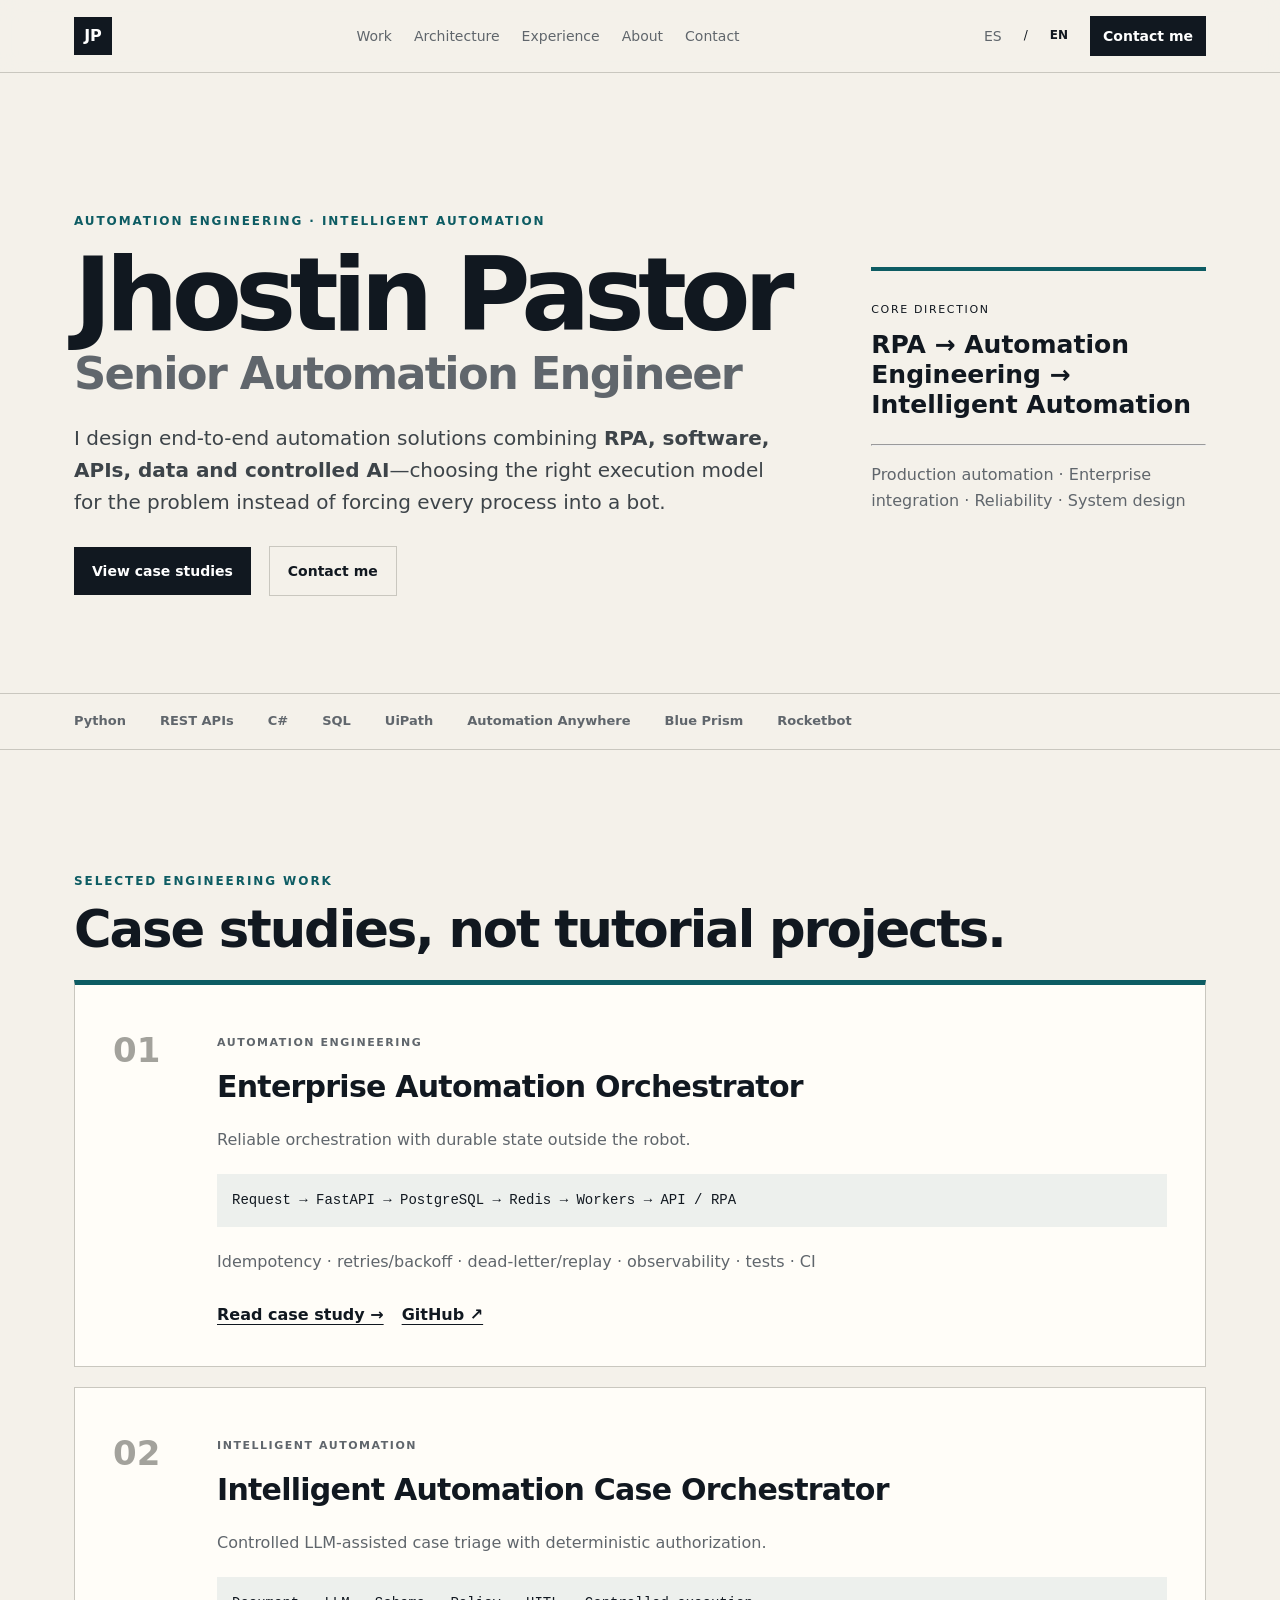
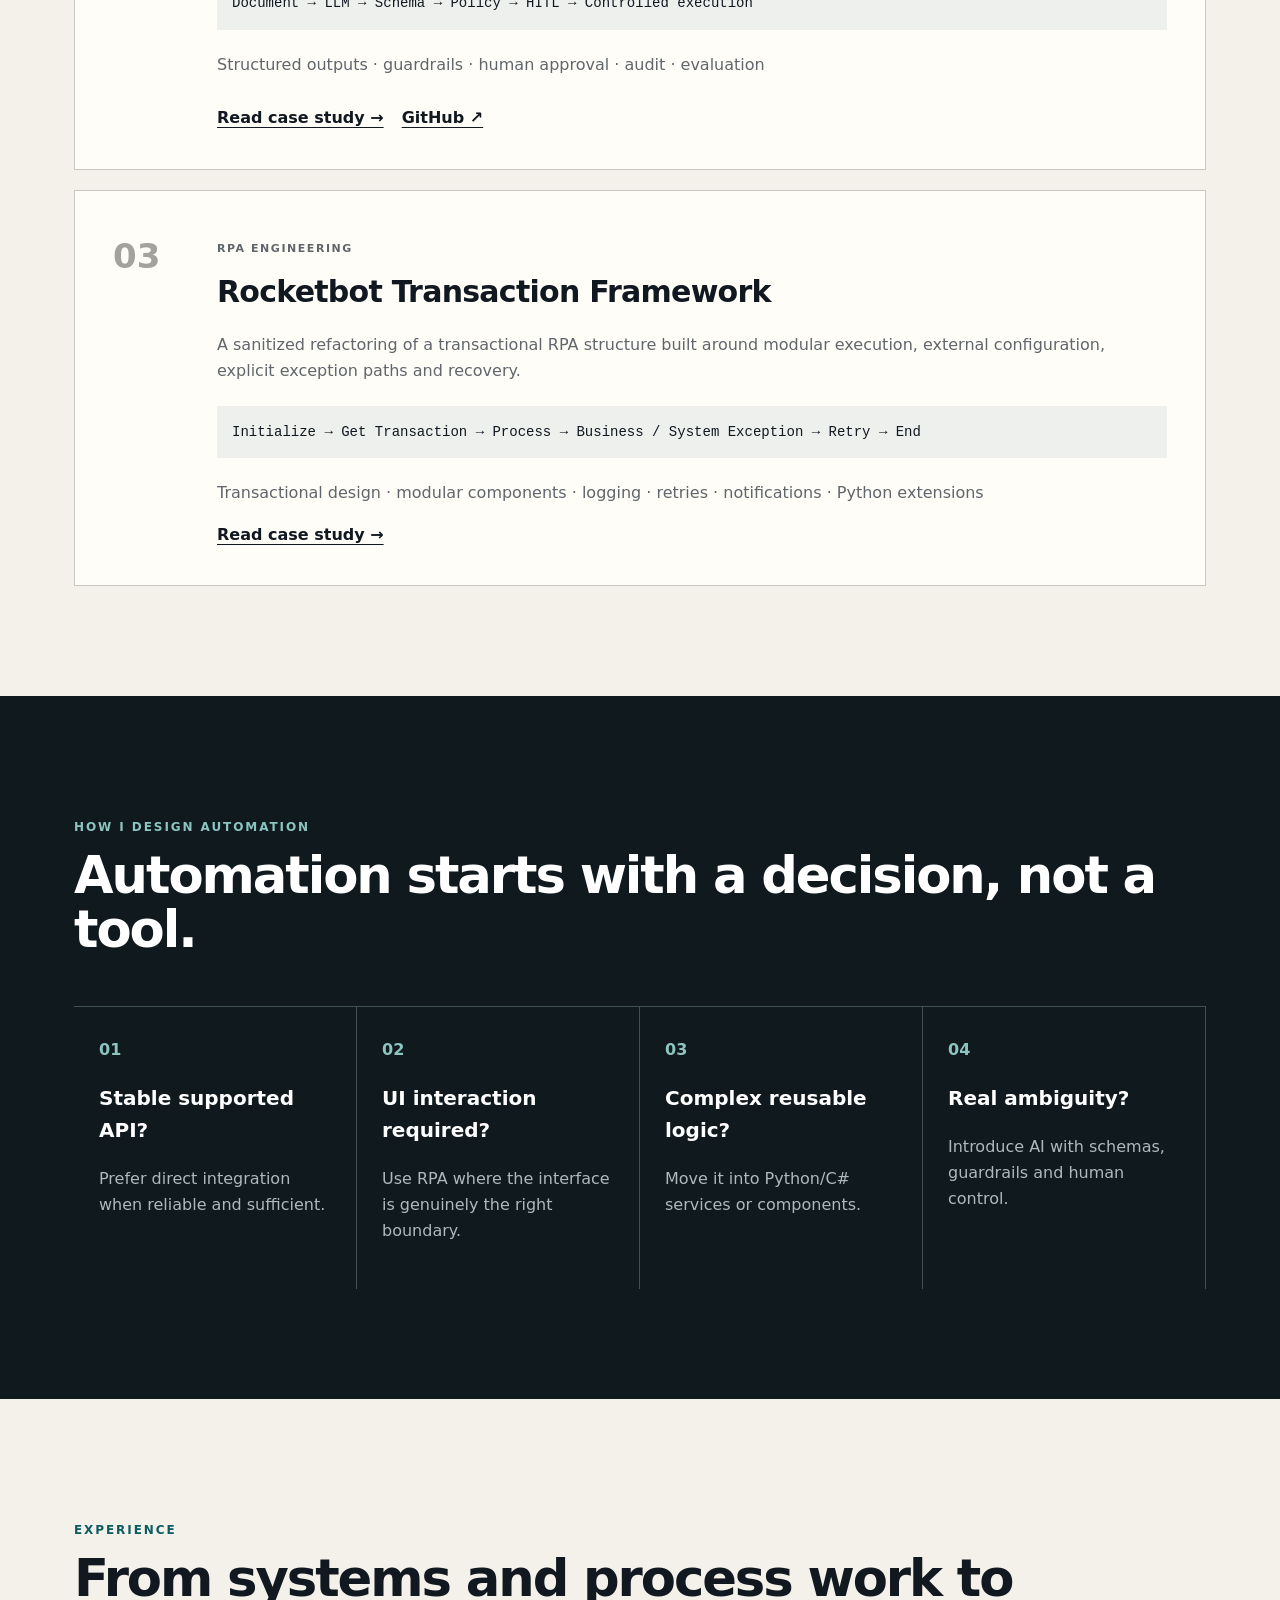
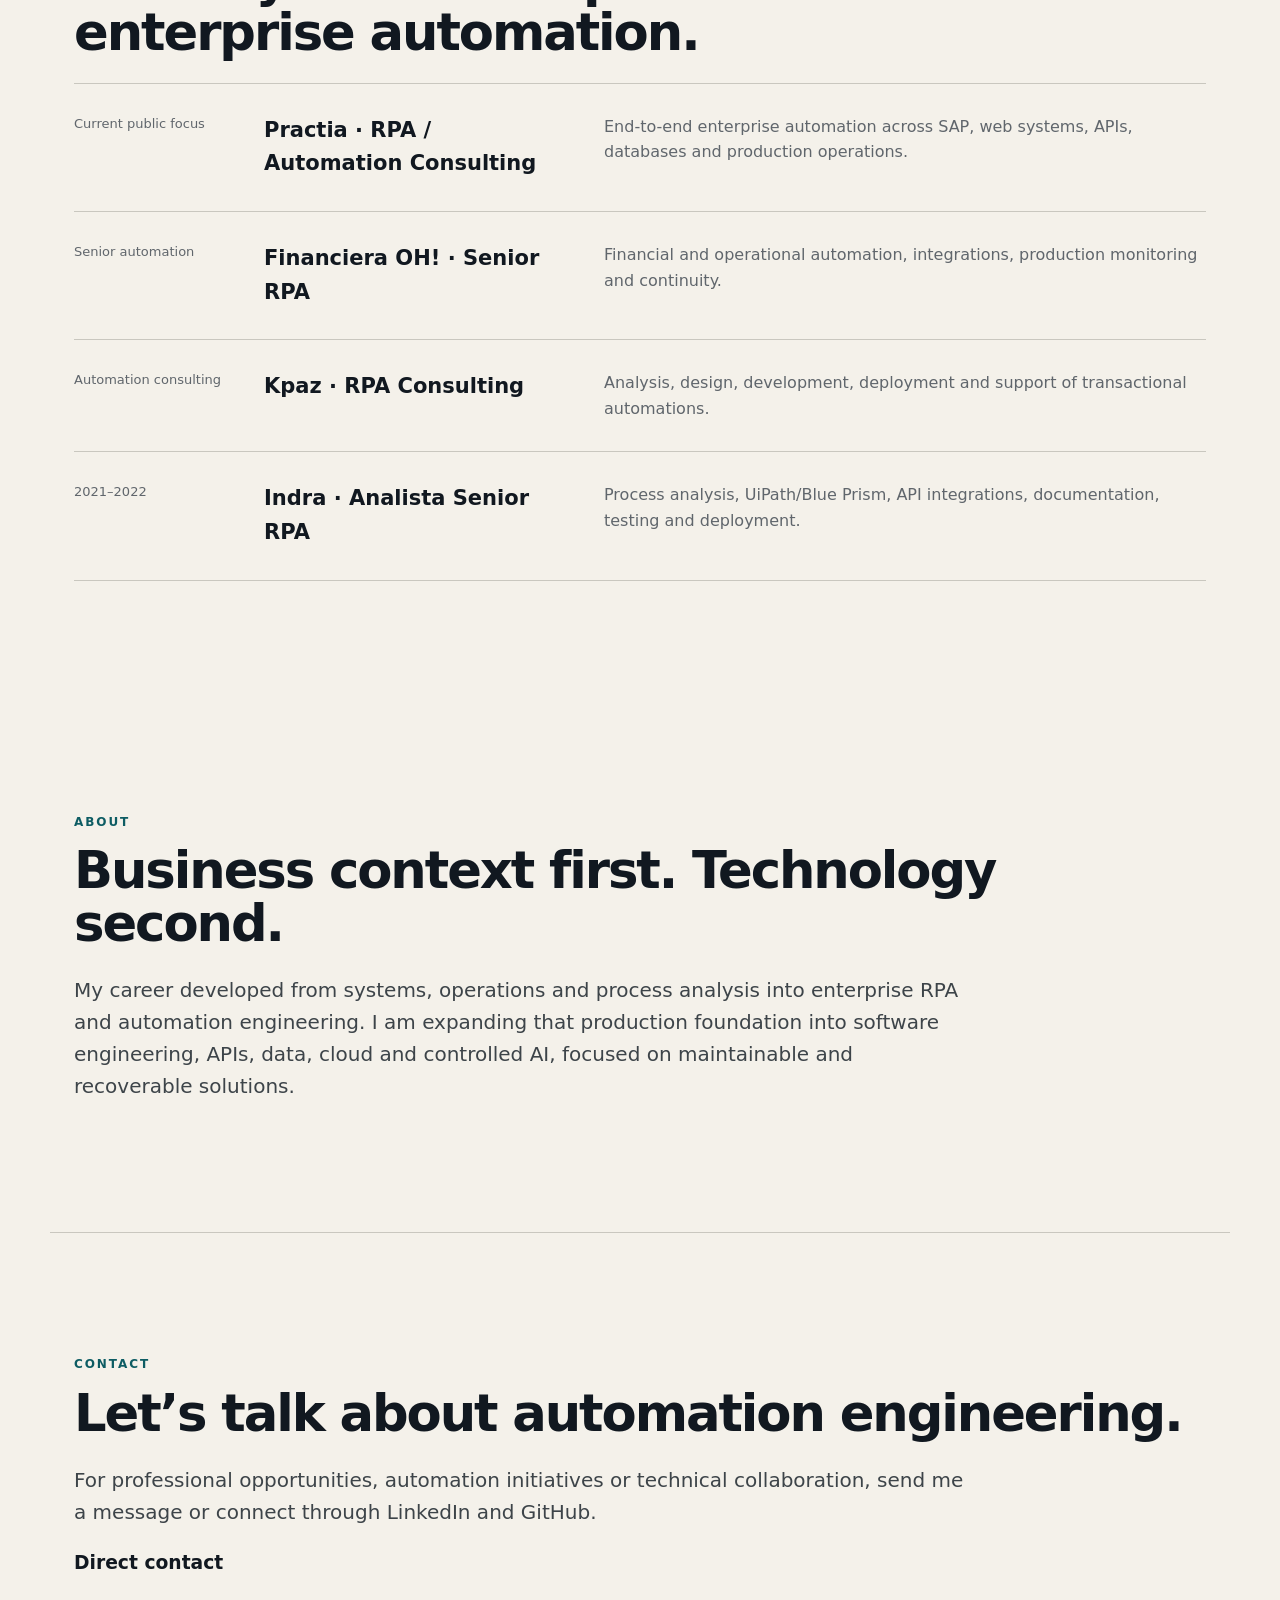
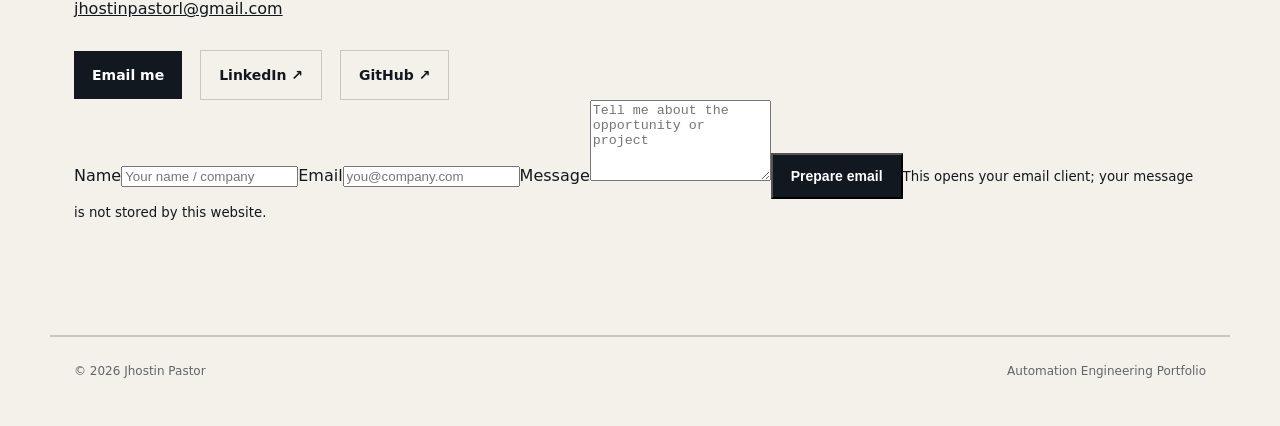
==== index.html @ 5900d20c "Enable professional email contact" ====
<!doctype html><html lang="en"><head><meta charset="utf-8"><meta name="viewport" content="width=device-width,initial-scale=1"><meta name="description" content="Jhostin Pastor — Senior Automation Engineer building end-to-end solutions with RPA, Python, C#, APIs, data and controlled AI."><meta name="robots" content="index,follow"><meta property="og:type" content="website"><meta property="og:title" content="Jhostin Pastor | Senior Automation Engineer"><meta property="og:description" content="Automation Engineering · RPA · Python · APIs · Intelligent Automation"><meta property="og:url" content="https://jhostinpastor.pages.dev/"><link rel="canonical" href="https://jhostinpastor.pages.dev/"><link rel="alternate" hreflang="es" href="https://jhostinpastor.pages.dev/es/"><link rel="alternate" hreflang="en" href="https://jhostinpastor.pages.dev/"><link rel="icon" href="favicon.svg" type="image/svg+xml"><title>Jhostin Pastor | Senior Automation Engineer</title><link rel="stylesheet" href="styles.css"></head><body><header><nav><a class="brand" href="#top">JP</a><div class="navlinks"><a href="#work">Work</a><a href="#architecture">Architecture</a><a href="#experience">Experience</a><a href="#about">About</a><a href="#contact">Contact</a></div><div class="navtools"><a class="lang" href="es/">ES</a><span>/</span><b>EN</b><a class="button small" href="#contact">Contact me</a></div></nav></header><main id="top"><section class="hero"><div><p class="eyebrow">AUTOMATION ENGINEERING · INTELLIGENT AUTOMATION</p><h1>Jhostin Pastor</h1><h2>Senior Automation Engineer</h2><p class="lead">I design end-to-end automation solutions combining <strong>RPA, software, APIs, data and controlled AI</strong>—choosing the right execution model for the problem instead of forcing every process into a bot.</p><div class="actions"><a class="button" href="#work">View case studies</a><a class="ghost" href="#contact">Contact me</a></div></div><aside class="signal"><span>CORE DIRECTION</span><b>RPA → Automation Engineering → Intelligent Automation</b><hr><p>Production automation · Enterprise integration · Reliability · System design</p></aside></section><section class="strip"><span>Python</span><span>REST APIs</span><span>C#</span><span>SQL</span><span>UiPath</span><span>Automation Anywhere</span><span>Blue Prism</span><span>Rocketbot</span></section><section id="work" class="section"><p class="eyebrow">SELECTED ENGINEERING WORK</p><h2>Case studies, not tutorial projects.</h2><div class="projects"><article class="card featured"><div class="num">01</div><div><p class="tag">AUTOMATION ENGINEERING</p><h3>Enterprise Automation Orchestrator</h3><p>Reliable orchestration with durable state outside the robot.</p><div class="flow">Request → FastAPI → PostgreSQL → Redis → Workers → API / RPA</div><p>Idempotency · retries/backoff · dead-letter/replay · observability · tests · CI</p><div class="actions"><a href="case-studies/enterprise-automation-orchestrator.html">Read case study →</a><a href="https://github.com/jhostinpastorl-blip/enterprise-automation-orchestrator">GitHub ↗</a></div></div></article><article class="card"><div class="num">02</div><div><p class="tag">INTELLIGENT AUTOMATION</p><h3>Intelligent Automation Case Orchestrator</h3><p>Controlled LLM-assisted case triage with deterministic authorization.</p><div class="flow">Document → LLM → Schema → Policy → HITL → Controlled execution</div><p>Structured outputs · guardrails · human approval · audit · evaluation</p><div class="actions"><a href="case-studies/intelligent-automation-case-orchestrator.html">Read case study →</a><a href="https://github.com/jhostinpastorl-blip/intelligent-automation-case-orchestrator">GitHub ↗</a></div></div></article><article class="card"><div class="num">03</div><div><p class="tag">RPA ENGINEERING</p><h3>Rocketbot Transaction Framework</h3><p>A sanitized refactoring of a transactional RPA structure built around modular execution, external configuration, explicit exception paths and recovery.</p><div class="flow">Initialize → Get Transaction → Process → Business / System Exception → Retry → End</div><p>Transactional design · modular components · logging · retries · notifications · Python extensions</p><a href="case-studies/rocketbot-transaction-framework.html">Read case study →</a></div></article></div></section><section id="architecture" class="section dark"><p class="eyebrow">HOW I DESIGN AUTOMATION</p><h2>Automation starts with a decision, not a tool.</h2><div class="decision"><div><b>01</b><h3>Stable supported API?</h3><p>Prefer direct integration when reliable and sufficient.</p></div><div><b>02</b><h3>UI interaction required?</h3><p>Use RPA where the interface is genuinely the right boundary.</p></div><div><b>03</b><h3>Complex reusable logic?</h3><p>Move it into Python/C# services or components.</p></div><div><b>04</b><h3>Real ambiguity?</h3><p>Introduce AI with schemas, guardrails and human control.</p></div></div></section><section id="experience" class="section"><p class="eyebrow">EXPERIENCE</p><h2>From systems and process work to enterprise automation.</h2><div class="timeline"><div><span>Current public focus</span><h3>Practia · RPA / Automation Consulting</h3><p>End-to-end enterprise automation across SAP, web systems, APIs, databases and production operations.</p></div><div><span>Senior automation</span><h3>Financiera OH! · Senior RPA</h3><p>Financial and operational automation, integrations, production monitoring and continuity.</p></div><div><span>Automation consulting</span><h3>Kpaz · RPA Consulting</h3><p>Analysis, design, development, deployment and support of transactional automations.</p></div><div><span>2021–2022</span><h3>Indra · Analista Senior RPA</h3><p>Process analysis, UiPath/Blue Prism, API integrations, documentation, testing and deployment.</p></div></div></section><section id="about" class="section"><p class="eyebrow">ABOUT</p><h2>Business context first. Technology second.</h2><p class="lead compact">My career developed from systems, operations and process analysis into enterprise RPA and automation engineering. I am expanding that production foundation into software engineering, APIs, data, cloud and controlled AI, focused on maintainable and recoverable solutions.</p></section><section id="contact" class="section contact"><p class="eyebrow">CONTACT</p><h2>Let’s talk about automation engineering.</h2><p class="lead compact">For professional opportunities, automation initiatives or technical collaboration, send me a message or connect through LinkedIn and GitHub.</p><div class="contactbox"><div><h3>Direct contact</h3><p><a href="mailto:jhostinpastorl@gmail.com">jhostinpastorl@gmail.com</a></p><div class="actions"><a class="button" href="mailto:jhostinpastorl@gmail.com?subject=Professional%20contact%20-%20Jhostin%20Pastor">Email me</a><a class="ghost" href="https://www.linkedin.com/in/jhostin-jhonatan-pastor-lliuya">LinkedIn ↗</a><a class="ghost" href="https://github.com/jhostinpastorl-blip">GitHub ↗</a></div></div><form class="contactform" action="mailto:jhostinpastorl@gmail.com" method="get"><label>Name<input name="subject" required placeholder="Your name / company"></label><label>Email<input type="email" name="email" required placeholder="you@company.com"></label><label>Message<textarea name="body" required rows="5" placeholder="Tell me about the opportunity or project"></textarea></label><button class="button" type="submit">Prepare email</button><small>This opens your email client; your message is not stored by this website.</small></form></div></section></main><footer><span>© 2026 Jhostin Pastor</span><span>Automation Engineering Portfolio</span></footer></body></html>
---- styles.css ----
:root{--bg:#f4f1ea;--ink:#111820;--muted:#60666c;--line:#c9c7bf;--panel:#fffdf8;--accent:#0d5c63;--dark:#10191d}*{box-sizing:border-box}html{scroll-behavior:smooth}body{margin:0;background:var(--bg);color:var(--ink);font-family:Inter,ui-sans-serif,system-ui,-apple-system,BlinkMacSystemFont,"Segoe UI",sans-serif;line-height:1.6}a{color:inherit}header{position:sticky;top:0;z-index:10;background:rgba(244,241,234,.92);backdrop-filter:blur(12px);border-bottom:1px solid var(--line)}nav{max-width:1180px;margin:auto;height:72px;display:flex;align-items:center;justify-content:space-between;padding:0 24px}.brand{display:grid;place-items:center;width:38px;height:38px;background:var(--ink);color:white;text-decoration:none;font-weight:800}.navlinks,.navtools{display:flex;align-items:center;gap:22px}.navlinks a,.lang{text-decoration:none;font-size:14px;color:var(--muted)}.navtools>span,.navtools>b{font-size:12px}.navtools .lang:hover{color:var(--accent)}main{overflow:hidden}.hero,.casehero{max-width:1180px;margin:auto;padding:100px 24px 70px}.hero{min-height:620px;display:grid;grid-template-columns:1.5fr .7fr;gap:80px;align-items:center}.casehero{padding-top:120px;padding-bottom:90px}.casehero h1{max-width:1000px;font-size:clamp(52px,7vw,92px)}.eyebrow{font-size:12px;letter-spacing:.16em;font-weight:800;color:var(--accent)}h1{font-size:clamp(56px,8vw,104px);line-height:.9;letter-spacing:-.065em;margin:18px 0 10px}h2{font-size:clamp(32px,4vw,54px);line-height:1.04;letter-spacing:-.04em;margin:8px 0 24px}.hero h2{color:var(--muted);font-size:clamp(28px,3.5vw,46px)}.lead{max-width:760px;font-size:20px;color:#3d4449}.lead.compact{max-width:900px}.actions{display:flex;gap:18px;align-items:center;flex-wrap:wrap;margin-top:28px}.button,.ghost{display:inline-block;padding:13px 18px;text-decoration:none;font-weight:750;font-size:14px}.button{background:var(--ink);color:white}.button.small{padding:9px 13px}.ghost{border:1px solid var(--line)}.signal{border-top:4px solid var(--accent);padding-top:24px}.signal span{font-size:11px;letter-spacing:.15em}.signal b{display:block;font-size:25px;line-height:1.2;margin:10px 0 24px}.signal p{color:var(--muted)}.strip{border-block:1px solid var(--line);display:flex;gap:34px;white-space:nowrap;overflow:hidden;padding:17px max(24px,calc((100vw - 1132px)/2));font-size:13px;font-weight:700;color:var(--muted)}.section{max-width:1180px;margin:auto;padding:110px 24px}.projects{display:grid;gap:20px}.card{background:var(--panel);border:1px solid var(--line);padding:38px;display:grid;grid-template-columns:80px 1fr;gap:24px}.card.featured{border-top:5px solid var(--accent)}.num{font-size:34px;font-weight:900;color:#a3a29c}.tag{font-size:11px;letter-spacing:.14em;font-weight:800;color:var(--accent)}.card h3{font-size:30px;margin:4px 0 12px;letter-spacing:-.025em}.card p,.card li{color:var(--muted)}.flow{font-family:ui-monospace,SFMono-Regular,Menlo,monospace;background:#edf0ed;padding:15px;margin:22px 0;font-size:14px}.flow.big{margin-top:45px;padding:22px;font-size:clamp(13px,2vw,18px);border-left:4px solid var(--accent)}.card a{font-weight:800;text-underline-offset:4px}.dark{max-width:none;background:var(--dark);color:white;padding-left:max(24px,calc((100vw - 1132px)/2));padding-right:max(24px,calc((100vw - 1132px)/2))}.dark .eyebrow{color:#8bc4c1}.decision{display:grid;grid-template-columns:repeat(4,1fr);border-top:1px solid #415056;margin-top:50px}.decision>div{padding:30px 25px;border-right:1px solid #415056}.decision b{color:#8bc4c1}.decision h3{font-size:20px}.decision p{color:#aeb9bd}.archflow{display:flex;align-items:center;gap:12px;flex-wrap:wrap;margin:42px 0 10px}.archflow span{padding:12px 15px;border:1px solid #52636a;font-family:ui-monospace,SFMono-Regular,Menlo,monospace;font-size:13px}.archflow i{font-style:normal;color:#8bc4c1}.timeline{border-top:1px solid var(--line)}.timeline>div{display:grid;grid-template-columns:160px 310px 1fr;gap:30px;padding:30px 0;border-bottom:1px solid var(--line)}.timeline span{font-size:13px;color:var(--muted)}.timeline h3{margin:0;font-size:21px}.timeline p{margin:0;color:var(--muted)}.grid{display:grid;grid-template-columns:1fr 1fr;border-top:1px solid var(--line);border-left:1px solid var(--line)}.grid>div{padding:32px;border-right:1px solid var(--line);border-bottom:1px solid var(--line);background:rgba(255,255,255,.25)}.grid h3{margin-top:0}.grid p{color:var(--muted)}.casegrid{display:grid;grid-template-columns:1fr 1fr;gap:70px}.casegrid article p:last-child{color:var(--muted);font-size:18px}.contact{border-top:1px solid var(--line);border-bottom:1px solid var(--line)}.contact-note{margin-top:28px;color:var(--muted);font-size:13px}.cta{max-width:1180px;margin:0 auto 80px;padding:70px 24px;border-top:5px solid var(--accent)}footer{border-top:1px solid var(--line);max-width:1180px;margin:auto;padding:25px 24px 45px;display:flex;justify-content:space-between;color:var(--muted);font-size:12px}@media(max-width:900px){.navlinks{display:none}.navtools{gap:10px}.navtools .button{display:none}.hero{grid-template-columns:1fr;gap:40px;padding-top:70px}.casehero{padding-top:80px}.signal{max-width:520px}.card{grid-template-columns:1fr}.num{font-size:20px}.decision{grid-template-columns:1fr}.decision>div{border-right:0;border-bottom:1px solid #415056}.timeline>div{grid-template-columns:1fr;gap:6px}.grid,.casegrid{grid-template-columns:1fr}.casegrid{gap:20px}.archflow i{display:none}footer{gap:20px;flex-direction:column}}
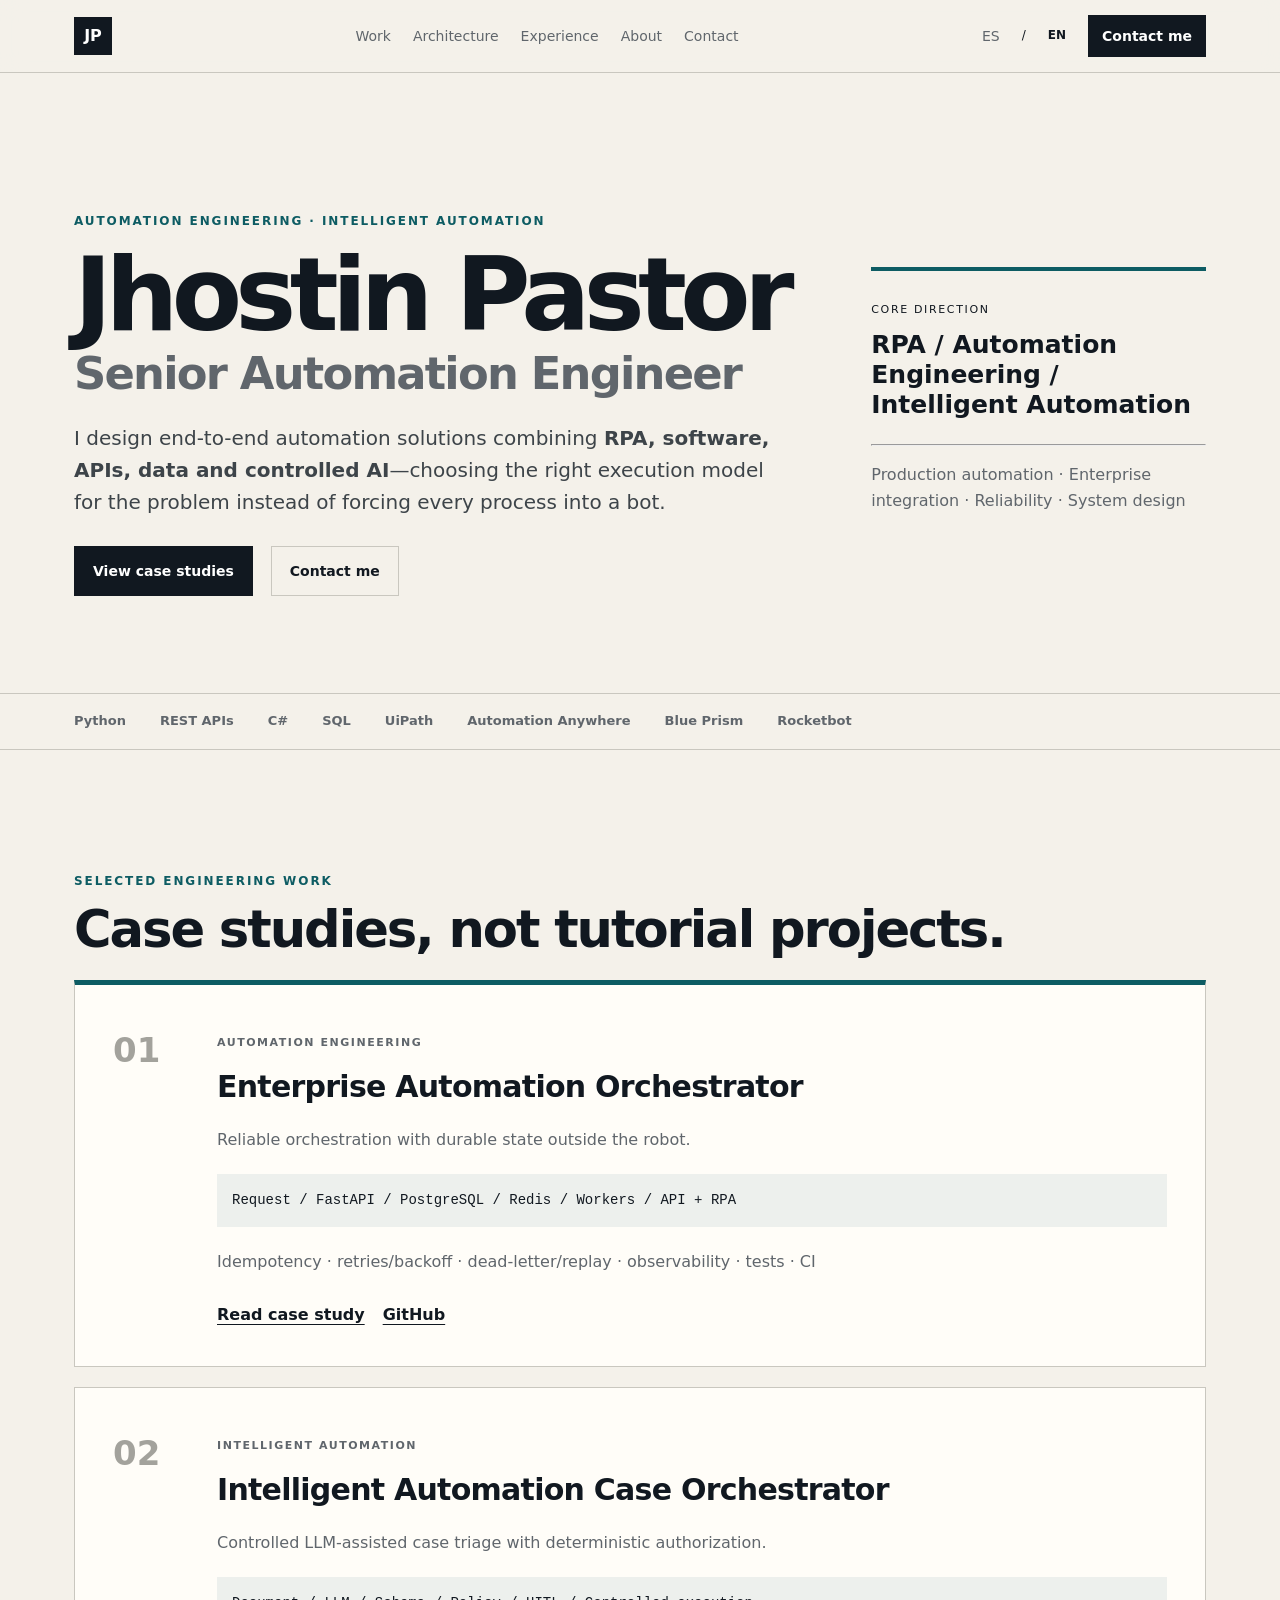
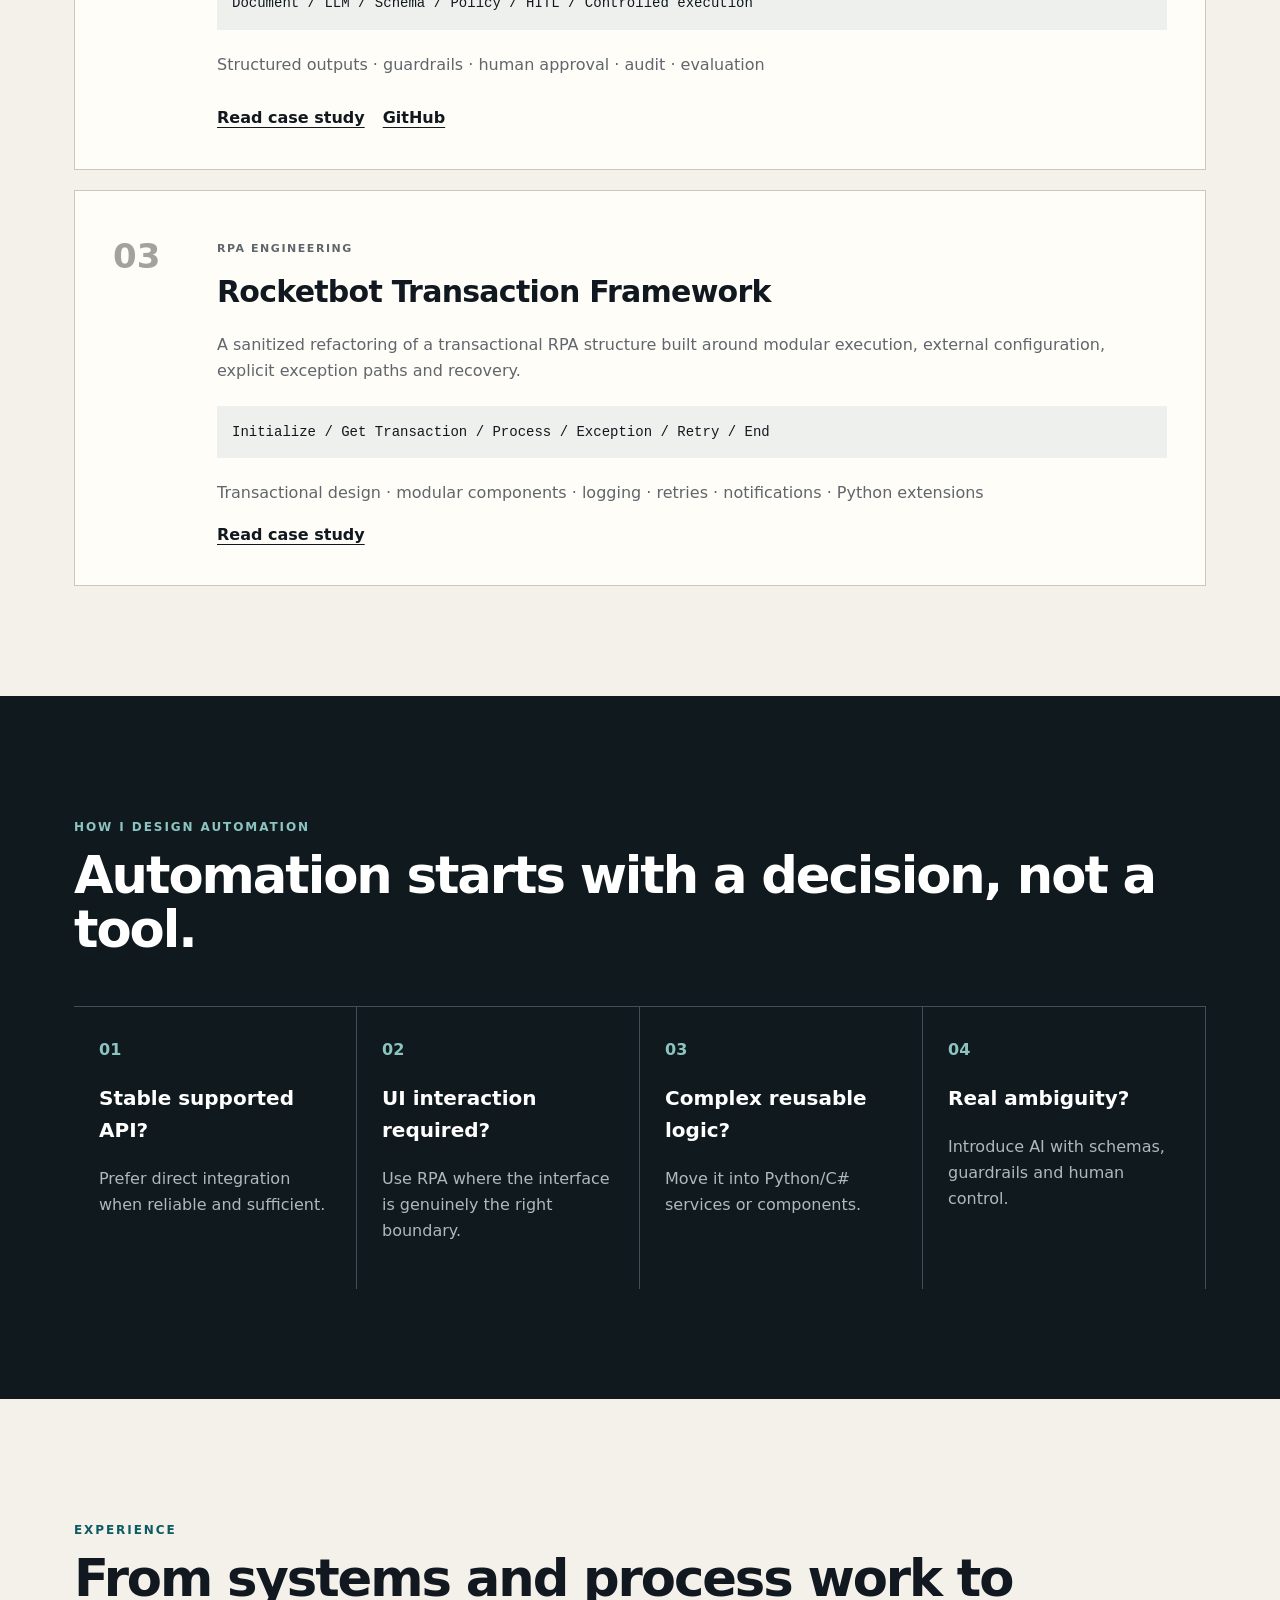
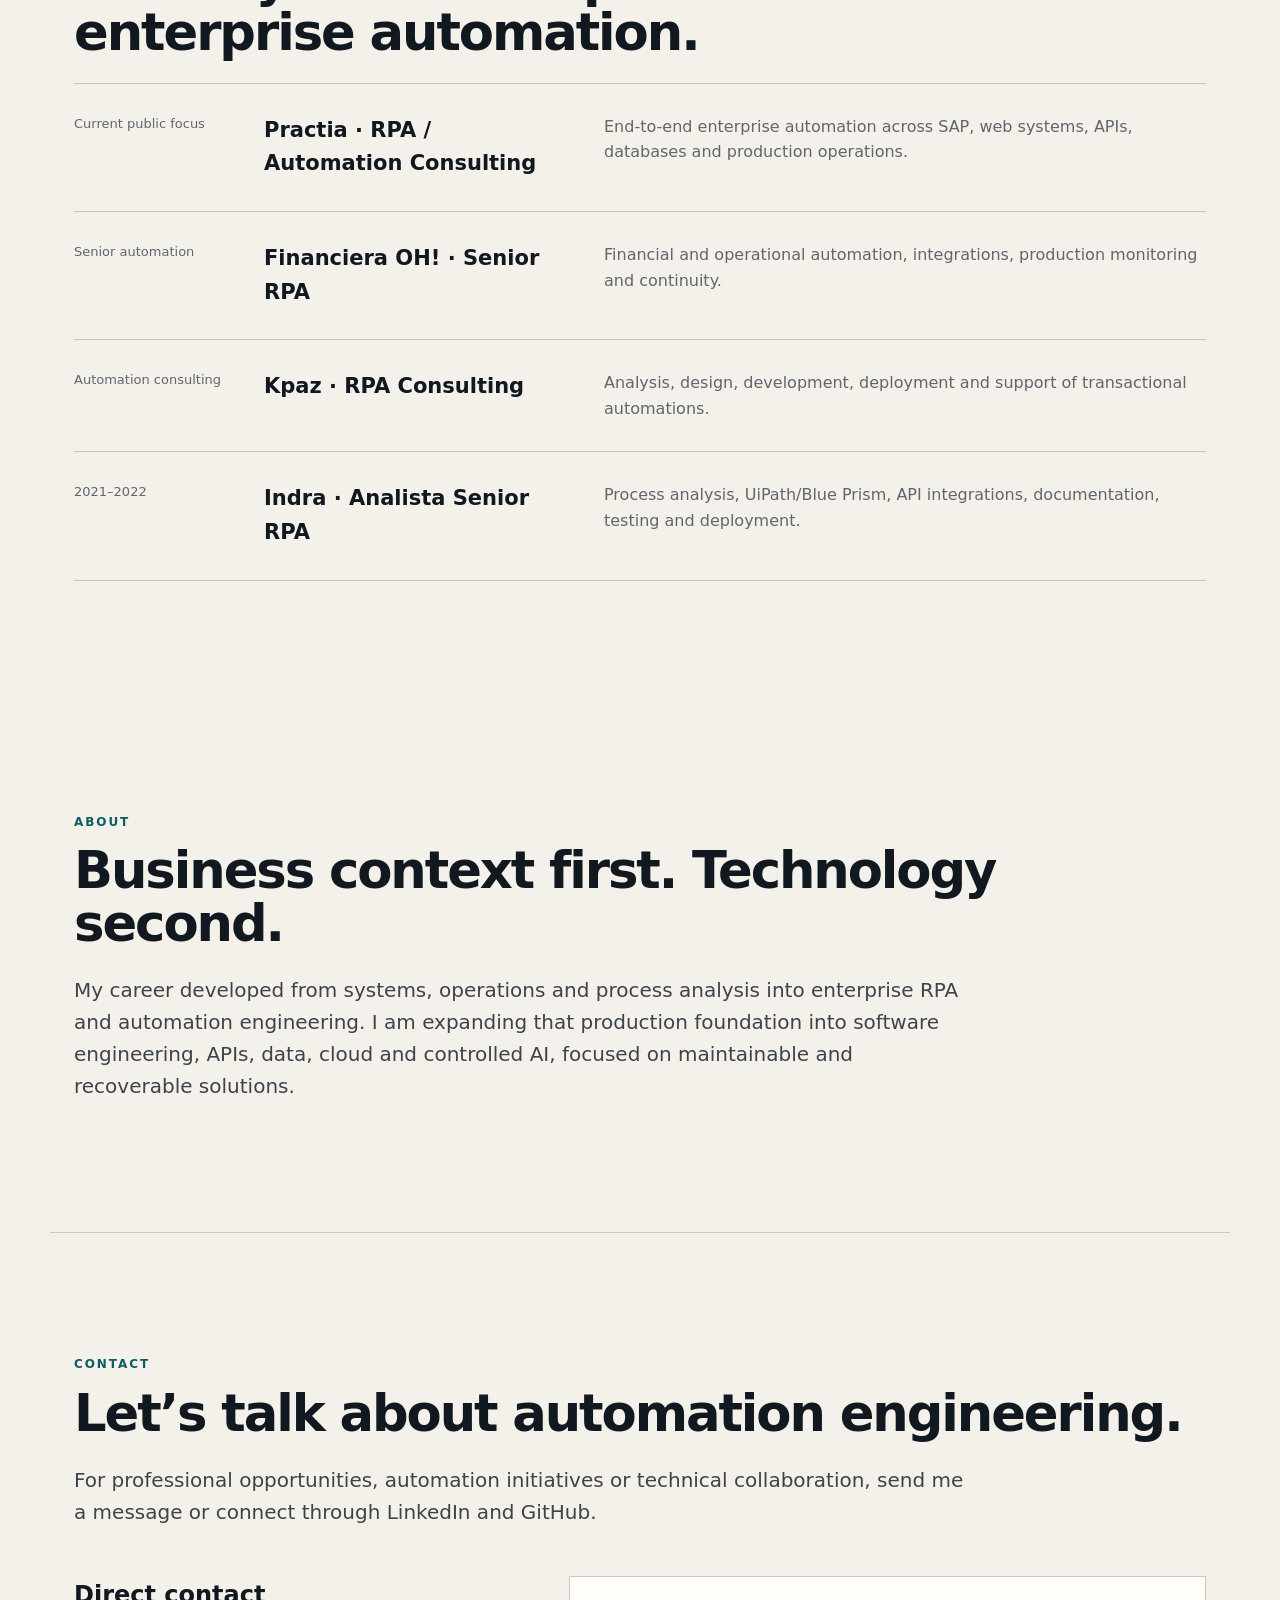
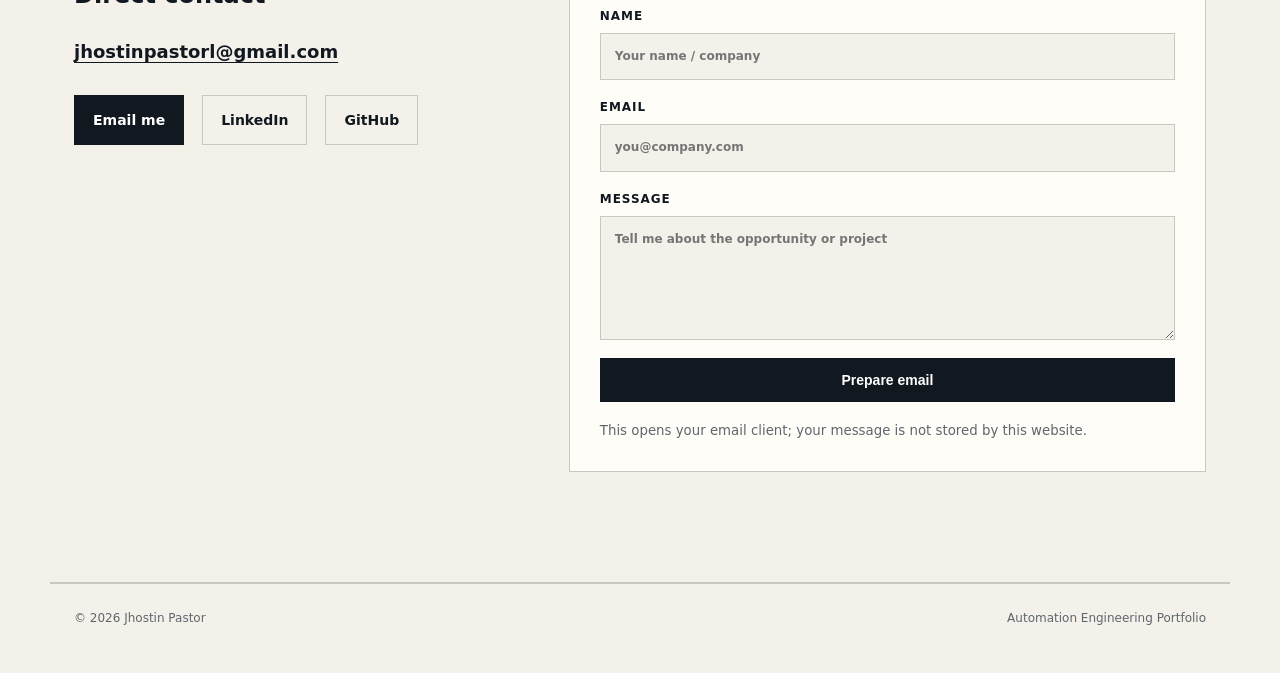
==== commit ac61b842: "Remove emoji-style arrows from portfolio" ====
--- a/index.html
+++ b/index.html
@@ -1 +1 @@
-<!doctype html><html lang="en"><head><meta charset="utf-8"><meta name="viewport" content="width=device-width,initial-scale=1"><meta name="description" content="Jhostin Pastor — Senior Automation Engineer building end-to-end solutions with RPA, Python, C#, APIs, data and controlled AI."><meta name="robots" content="index,follow"><meta property="og:type" content="website"><meta property="og:title" content="Jhostin Pastor | Senior Automation Engineer"><meta property="og:description" content="Automation Engineering · RPA · Python · APIs · Intelligent Automation"><meta property="og:url" content="https://jhostinpastor.pages.dev/"><link rel="canonical" href="https://jhostinpastor.pages.dev/"><link rel="alternate" hreflang="es" href="https://jhostinpastor.pages.dev/es/"><link rel="alternate" hreflang="en" href="https://jhostinpastor.pages.dev/"><link rel="icon" href="favicon.svg" type="image/svg+xml"><title>Jhostin Pastor | Senior Automation Engineer</title><link rel="stylesheet" href="styles.css"></head><body><header><nav><a class="brand" href="#top">JP</a><div class="navlinks"><a href="#work">Work</a><a href="#architecture">Architecture</a><a href="#experience">Experience</a><a href="#about">About</a><a href="#contact">Contact</a></div><div class="navtools"><a class="lang" href="es/">ES</a><span>/</span><b>EN</b><a class="button small" href="#contact">Contact me</a></div></nav></header><main id="top"><section class="hero"><div><p class="eyebrow">AUTOMATION ENGINEERING · INTELLIGENT AUTOMATION</p><h1>Jhostin Pastor</h1><h2>Senior Automation Engineer</h2><p class="lead">I design end-to-end automation solutions combining <strong>RPA, software, APIs, data and controlled AI</strong>—choosing the right execution model for the problem instead of forcing every process into a bot.</p><div class="actions"><a class="button" href="#work">View case studies</a><a class="ghost" href="#contact">Contact me</a></div></div><aside class="signal"><span>CORE DIRECTION</span><b>RPA → Automation Engineering → Intelligent Automation</b><hr><p>Production automation · Enterprise integration · Reliability · System design</p></aside></section><section class="strip"><span>Python</span><span>REST APIs</span><span>C#</span><span>SQL</span><span>UiPath</span><span>Automation Anywhere</span><span>Blue Prism</span><span>Rocketbot</span></section><section id="work" class="section"><p class="eyebrow">SELECTED ENGINEERING WORK</p><h2>Case studies, not tutorial projects.</h2><div class="projects"><article class="card featured"><div class="num">01</div><div><p class="tag">AUTOMATION ENGINEERING</p><h3>Enterprise Automation Orchestrator</h3><p>Reliable orchestration with durable state outside the robot.</p><div class="flow">Request → FastAPI → PostgreSQL → Redis → Workers → API / RPA</div><p>Idempotency · retries/backoff · dead-letter/replay · observability · tests · CI</p><div class="actions"><a href="case-studies/enterprise-automation-orchestrator.html">Read case study →</a><a href="https://github.com/jhostinpastorl-blip/enterprise-automation-orchestrator">GitHub ↗</a></div></div></article><article class="card"><div class="num">02</div><div><p class="tag">INTELLIGENT AUTOMATION</p><h3>Intelligent Automation Case Orchestrator</h3><p>Controlled LLM-assisted case triage with deterministic authorization.</p><div class="flow">Document → LLM → Schema → Policy → HITL → Controlled execution</div><p>Structured outputs · guardrails · human approval · audit · evaluation</p><div class="actions"><a href="case-studies/intelligent-automation-case-orchestrator.html">Read case study →</a><a href="https://github.com/jhostinpastorl-blip/intelligent-automation-case-orchestrator">GitHub ↗</a></div></div></article><article class="card"><div class="num">03</div><div><p class="tag">RPA ENGINEERING</p><h3>Rocketbot Transaction Framework</h3><p>A sanitized refactoring of a transactional RPA structure built around modular execution, external configuration, explicit exception paths and recovery.</p><div class="flow">Initialize → Get Transaction → Process → Business / System Exception → Retry → End</div><p>Transactional design · modular components · logging · retries · notifications · Python extensions</p><a href="case-studies/rocketbot-transaction-framework.html">Read case study →</a></div></article></div></section><section id="architecture" class="section dark"><p class="eyebrow">HOW I DESIGN AUTOMATION</p><h2>Automation starts with a decision, not a tool.</h2><div class="decision"><div><b>01</b><h3>Stable supported API?</h3><p>Prefer direct integration when reliable and sufficient.</p></div><div><b>02</b><h3>UI interaction required?</h3><p>Use RPA where the interface is genuinely the right boundary.</p></div><div><b>03</b><h3>Complex reusable logic?</h3><p>Move it into Python/C# services or components.</p></div><div><b>04</b><h3>Real ambiguity?</h3><p>Introduce AI with schemas, guardrails and human control.</p></div></div></section><section id="experience" class="section"><p class="eyebrow">EXPERIENCE</p><h2>From systems and process work to enterprise automation.</h2><div class="timeline"><div><span>Current public focus</span><h3>Practia · RPA / Automation Consulting</h3><p>End-to-end enterprise automation across SAP, web systems, APIs, databases and production operations.</p></div><div><span>Senior automation</span><h3>Financiera OH! · Senior RPA</h3><p>Financial and operational automation, integrations, production monitoring and continuity.</p></div><div><span>Automation consulting</span><h3>Kpaz · RPA Consulting</h3><p>Analysis, design, development, deployment and support of transactional automations.</p></div><div><span>2021–2022</span><h3>Indra · Analista Senior RPA</h3><p>Process analysis, UiPath/Blue Prism, API integrations, documentation, testing and deployment.</p></div></div></section><section id="about" class="section"><p class="eyebrow">ABOUT</p><h2>Business context first. Technology second.</h2><p class="lead compact">My career developed from systems, operations and process analysis into enterprise RPA and automation engineering. I am expanding that production foundation into software engineering, APIs, data, cloud and controlled AI, focused on maintainable and recoverable solutions.</p></section><section id="contact" class="section contact"><p class="eyebrow">CONTACT</p><h2>Let’s talk about automation engineering.</h2><p class="lead compact">For professional opportunities, automation initiatives or technical collaboration, send me a message or connect through LinkedIn and GitHub.</p><div class="contactbox"><div><h3>Direct contact</h3><p><a href="mailto:jhostinpastorl@gmail.com">jhostinpastorl@gmail.com</a></p><div class="actions"><a class="button" href="mailto:jhostinpastorl@gmail.com?subject=Professional%20contact%20-%20Jhostin%20Pastor">Email me</a><a class="ghost" href="https://www.linkedin.com/in/jhostin-jhonatan-pastor-lliuya">LinkedIn ↗</a><a class="ghost" href="https://github.com/jhostinpastorl-blip">GitHub ↗</a></div></div><form class="contactform" action="mailto:jhostinpastorl@gmail.com" method="get"><label>Name<input name="subject" required placeholder="Your name / company"></label><label>Email<input type="email" name="email" required placeholder="you@company.com"></label><label>Message<textarea name="body" required rows="5" placeholder="Tell me about the opportunity or project"></textarea></label><button class="button" type="submit">Prepare email</button><small>This opens your email client; your message is not stored by this website.</small></form></div></section></main><footer><span>© 2026 Jhostin Pastor</span><span>Automation Engineering Portfolio</span></footer></body></html>+<!doctype html><html lang="en"><head><meta charset="utf-8"><meta name="viewport" content="width=device-width,initial-scale=1"><meta name="description" content="Jhostin Pastor — Senior Automation Engineer building end-to-end solutions with RPA, Python, C#, APIs, data and controlled AI."><meta name="robots" content="index,follow"><title>Jhostin Pastor | Senior Automation Engineer</title><link rel="stylesheet" href="styles.css"><link rel="icon" href="favicon.svg" type="image/svg+xml"></head><body><header><nav><a class="brand" href="#top">JP</a><div class="navlinks"><a href="#work">Work</a><a href="#architecture">Architecture</a><a href="#experience">Experience</a><a href="#about">About</a><a href="#contact">Contact</a></div><div class="navtools"><a class="lang" href="es/">ES</a><span>/</span><b>EN</b><a class="button small" href="#contact">Contact me</a></div></nav></header><main id="top"><section class="hero"><div><p class="eyebrow">AUTOMATION ENGINEERING · INTELLIGENT AUTOMATION</p><h1>Jhostin Pastor</h1><h2>Senior Automation Engineer</h2><p class="lead">I design end-to-end automation solutions combining <strong>RPA, software, APIs, data and controlled AI</strong>—choosing the right execution model for the problem instead of forcing every process into a bot.</p><div class="actions"><a class="button" href="#work">View case studies</a><a class="ghost" href="#contact">Contact me</a></div></div><aside class="signal"><span>CORE DIRECTION</span><b>RPA / Automation Engineering / Intelligent Automation</b><hr><p>Production automation · Enterprise integration · Reliability · System design</p></aside></section><section class="strip"><span>Python</span><span>REST APIs</span><span>C#</span><span>SQL</span><span>UiPath</span><span>Automation Anywhere</span><span>Blue Prism</span><span>Rocketbot</span></section><section id="work" class="section"><p class="eyebrow">SELECTED ENGINEERING WORK</p><h2>Case studies, not tutorial projects.</h2><div class="projects"><article class="card featured"><div class="num">01</div><div><p class="tag">AUTOMATION ENGINEERING</p><h3>Enterprise Automation Orchestrator</h3><p>Reliable orchestration with durable state outside the robot.</p><div class="flow">Request / FastAPI / PostgreSQL / Redis / Workers / API + RPA</div><p>Idempotency · retries/backoff · dead-letter/replay · observability · tests · CI</p><div class="actions"><a href="case-studies/enterprise-automation-orchestrator.html">Read case study</a><a href="https://github.com/jhostinpastorl-blip/enterprise-automation-orchestrator">GitHub</a></div></div></article><article class="card"><div class="num">02</div><div><p class="tag">INTELLIGENT AUTOMATION</p><h3>Intelligent Automation Case Orchestrator</h3><p>Controlled LLM-assisted case triage with deterministic authorization.</p><div class="flow">Document / LLM / Schema / Policy / HITL / Controlled execution</div><p>Structured outputs · guardrails · human approval · audit · evaluation</p><div class="actions"><a href="case-studies/intelligent-automation-case-orchestrator.html">Read case study</a><a href="https://github.com/jhostinpastorl-blip/intelligent-automation-case-orchestrator">GitHub</a></div></div></article><article class="card"><div class="num">03</div><div><p class="tag">RPA ENGINEERING</p><h3>Rocketbot Transaction Framework</h3><p>A sanitized refactoring of a transactional RPA structure built around modular execution, external configuration, explicit exception paths and recovery.</p><div class="flow">Initialize / Get Transaction / Process / Exception / Retry / End</div><p>Transactional design · modular components · logging · retries · notifications · Python extensions</p><a href="case-studies/rocketbot-transaction-framework.html">Read case study</a></div></article></div></section><section id="architecture" class="section dark"><p class="eyebrow">HOW I DESIGN AUTOMATION</p><h2>Automation starts with a decision, not a tool.</h2><div class="decision"><div><b>01</b><h3>Stable supported API?</h3><p>Prefer direct integration when reliable and sufficient.</p></div><div><b>02</b><h3>UI interaction required?</h3><p>Use RPA where the interface is genuinely the right boundary.</p></div><div><b>03</b><h3>Complex reusable logic?</h3><p>Move it into Python/C# services or components.</p></div><div><b>04</b><h3>Real ambiguity?</h3><p>Introduce AI with schemas, guardrails and human control.</p></div></div></section><section id="experience" class="section"><p class="eyebrow">EXPERIENCE</p><h2>From systems and process work to enterprise automation.</h2><div class="timeline"><div><span>Current public focus</span><h3>Practia · RPA / Automation Consulting</h3><p>End-to-end enterprise automation across SAP, web systems, APIs, databases and production operations.</p></div><div><span>Senior automation</span><h3>Financiera OH! · Senior RPA</h3><p>Financial and operational automation, integrations, production monitoring and continuity.</p></div><div><span>Automation consulting</span><h3>Kpaz · RPA Consulting</h3><p>Analysis, design, development, deployment and support of transactional automations.</p></div><div><span>2021–2022</span><h3>Indra · Analista Senior RPA</h3><p>Process analysis, UiPath/Blue Prism, API integrations, documentation, testing and deployment.</p></div></div></section><section id="about" class="section"><p class="eyebrow">ABOUT</p><h2>Business context first. Technology second.</h2><p class="lead compact">My career developed from systems, operations and process analysis into enterprise RPA and automation engineering. I am expanding that production foundation into software engineering, APIs, data, cloud and controlled AI, focused on maintainable and recoverable solutions.</p></section><section id="contact" class="section contact"><p class="eyebrow">CONTACT</p><h2>Let’s talk about automation engineering.</h2><p class="lead compact">For professional opportunities, automation initiatives or technical collaboration, send me a message or connect through LinkedIn and GitHub.</p><div class="contactbox"><div><h3>Direct contact</h3><p><a href="mailto:jhostinpastorl@gmail.com">jhostinpastorl@gmail.com</a></p><div class="actions"><a class="button" href="mailto:jhostinpastorl@gmail.com">Email me</a><a class="ghost" href="https://www.linkedin.com/in/jhostin-jhonatan-pastor-lliuya">LinkedIn</a><a class="ghost" href="https://github.com/jhostinpastorl-blip">GitHub</a></div></div><form class="contactform" action="mailto:jhostinpastorl@gmail.com" method="get"><label>Name<input name="subject" required placeholder="Your name / company"></label><label>Email<input type="email" name="email" required placeholder="you@company.com"></label><label>Message<textarea name="body" required rows="5" placeholder="Tell me about the opportunity or project"></textarea></label><button class="button" type="submit">Prepare email</button><small>This opens your email client; your message is not stored by this website.</small></form></div></section></main><footer><span>© 2026 Jhostin Pastor</span><span>Automation Engineering Portfolio</span></footer></body></html>
--- a/styles.css
+++ b/styles.css
@@ -1 +1 @@
-:root{--bg:#f4f1ea;--ink:#111820;--muted:#60666c;--line:#c9c7bf;--panel:#fffdf8;--accent:#0d5c63;--dark:#10191d}*{box-sizing:border-box}html{scroll-behavior:smooth}body{margin:0;background:var(--bg);color:var(--ink);font-family:Inter,ui-sans-serif,system-ui,-apple-system,BlinkMacSystemFont,"Segoe UI",sans-serif;line-height:1.6}a{color:inherit}header{position:sticky;top:0;z-index:10;background:rgba(244,241,234,.92);backdrop-filter:blur(12px);border-bottom:1px solid var(--line)}nav{max-width:1180px;margin:auto;height:72px;display:flex;align-items:center;justify-content:space-between;padding:0 24px}.brand{display:grid;place-items:center;width:38px;height:38px;background:var(--ink);color:white;text-decoration:none;font-weight:800}.navlinks,.navtools{display:flex;align-items:center;gap:22px}.navlinks a,.lang{text-decoration:none;font-size:14px;color:var(--muted)}.navtools>span,.navtools>b{font-size:12px}.navtools .lang:hover{color:var(--accent)}main{overflow:hidden}.hero,.casehero{max-width:1180px;margin:auto;padding:100px 24px 70px}.hero{min-height:620px;display:grid;grid-template-columns:1.5fr .7fr;gap:80px;align-items:center}.casehero{padding-top:120px;padding-bottom:90px}.casehero h1{max-width:1000px;font-size:clamp(52px,7vw,92px)}.eyebrow{font-size:12px;letter-spacing:.16em;font-weight:800;color:var(--accent)}h1{font-size:clamp(56px,8vw,104px);line-height:.9;letter-spacing:-.065em;margin:18px 0 10px}h2{font-size:clamp(32px,4vw,54px);line-height:1.04;letter-spacing:-.04em;margin:8px 0 24px}.hero h2{color:var(--muted);font-size:clamp(28px,3.5vw,46px)}.lead{max-width:760px;font-size:20px;color:#3d4449}.lead.compact{max-width:900px}.actions{display:flex;gap:18px;align-items:center;flex-wrap:wrap;margin-top:28px}.button,.ghost{display:inline-block;padding:13px 18px;text-decoration:none;font-weight:750;font-size:14px}.button{background:var(--ink);color:white}.button.small{padding:9px 13px}.ghost{border:1px solid var(--line)}.signal{border-top:4px solid var(--accent);padding-top:24px}.signal span{font-size:11px;letter-spacing:.15em}.signal b{display:block;font-size:25px;line-height:1.2;margin:10px 0 24px}.signal p{color:var(--muted)}.strip{border-block:1px solid var(--line);display:flex;gap:34px;white-space:nowrap;overflow:hidden;padding:17px max(24px,calc((100vw - 1132px)/2));font-size:13px;font-weight:700;color:var(--muted)}.section{max-width:1180px;margin:auto;padding:110px 24px}.projects{display:grid;gap:20px}.card{background:var(--panel);border:1px solid var(--line);padding:38px;display:grid;grid-template-columns:80px 1fr;gap:24px}.card.featured{border-top:5px solid var(--accent)}.num{font-size:34px;font-weight:900;color:#a3a29c}.tag{font-size:11px;letter-spacing:.14em;font-weight:800;color:var(--accent)}.card h3{font-size:30px;margin:4px 0 12px;letter-spacing:-.025em}.card p,.card li{color:var(--muted)}.flow{font-family:ui-monospace,SFMono-Regular,Menlo,monospace;background:#edf0ed;padding:15px;margin:22px 0;font-size:14px}.flow.big{margin-top:45px;padding:22px;font-size:clamp(13px,2vw,18px);border-left:4px solid var(--accent)}.card a{font-weight:800;text-underline-offset:4px}.dark{max-width:none;background:var(--dark);color:white;padding-left:max(24px,calc((100vw - 1132px)/2));padding-right:max(24px,calc((100vw - 1132px)/2))}.dark .eyebrow{color:#8bc4c1}.decision{display:grid;grid-template-columns:repeat(4,1fr);border-top:1px solid #415056;margin-top:50px}.decision>div{padding:30px 25px;border-right:1px solid #415056}.decision b{color:#8bc4c1}.decision h3{font-size:20px}.decision p{color:#aeb9bd}.archflow{display:flex;align-items:center;gap:12px;flex-wrap:wrap;margin:42px 0 10px}.archflow span{padding:12px 15px;border:1px solid #52636a;font-family:ui-monospace,SFMono-Regular,Menlo,monospace;font-size:13px}.archflow i{font-style:normal;color:#8bc4c1}.timeline{border-top:1px solid var(--line)}.timeline>div{display:grid;grid-template-columns:160px 310px 1fr;gap:30px;padding:30px 0;border-bottom:1px solid var(--line)}.timeline span{font-size:13px;color:var(--muted)}.timeline h3{margin:0;font-size:21px}.timeline p{margin:0;color:var(--muted)}.grid{display:grid;grid-template-columns:1fr 1fr;border-top:1px solid var(--line);border-left:1px solid var(--line)}.grid>div{padding:32px;border-right:1px solid var(--line);border-bottom:1px solid var(--line);background:rgba(255,255,255,.25)}.grid h3{margin-top:0}.grid p{color:var(--muted)}.casegrid{display:grid;grid-template-columns:1fr 1fr;gap:70px}.casegrid article p:last-child{color:var(--muted);font-size:18px}.contact{border-top:1px solid var(--line);border-bottom:1px solid var(--line)}.contact-note{margin-top:28px;color:var(--muted);font-size:13px}.cta{max-width:1180px;margin:0 auto 80px;padding:70px 24px;border-top:5px solid var(--accent)}footer{border-top:1px solid var(--line);max-width:1180px;margin:auto;padding:25px 24px 45px;display:flex;justify-content:space-between;color:var(--muted);font-size:12px}@media(max-width:900px){.navlinks{display:none}.navtools{gap:10px}.navtools .button{display:none}.hero{grid-template-columns:1fr;gap:40px;padding-top:70px}.casehero{padding-top:80px}.signal{max-width:520px}.card{grid-template-columns:1fr}.num{font-size:20px}.decision{grid-template-columns:1fr}.decision>div{border-right:0;border-bottom:1px solid #415056}.timeline>div{grid-template-columns:1fr;gap:6px}.grid,.casegrid{grid-template-columns:1fr}.casegrid{gap:20px}.archflow i{display:none}footer{gap:20px;flex-direction:column}}+:root{--bg:#f4f1ea;--ink:#111820;--muted:#60666c;--line:#c9c7bf;--panel:#fffdf8;--accent:#0d5c63;--dark:#10191d}*{box-sizing:border-box}html{scroll-behavior:smooth}body{margin:0;background:var(--bg);color:var(--ink);font-family:Inter,ui-sans-serif,system-ui,-apple-system,BlinkMacSystemFont,"Segoe UI",sans-serif;line-height:1.6}a{color:inherit}header{position:sticky;top:0;z-index:10;background:rgba(244,241,234,.92);backdrop-filter:blur(12px);border-bottom:1px solid var(--line)}nav{max-width:1180px;margin:auto;height:72px;display:flex;align-items:center;justify-content:space-between;padding:0 24px}.brand{display:grid;place-items:center;width:38px;height:38px;background:var(--ink);color:white;text-decoration:none;font-weight:800}.navlinks,.navtools{display:flex;align-items:center;gap:22px}.navlinks a,.lang{text-decoration:none;font-size:14px;color:var(--muted)}.navtools>span,.navtools>b{font-size:12px}.navtools .lang:hover{color:var(--accent)}main{overflow:hidden}.hero,.casehero{max-width:1180px;margin:auto;padding:100px 24px 70px}.hero{min-height:620px;display:grid;grid-template-columns:1.5fr .7fr;gap:80px;align-items:center}.casehero{padding-top:120px;padding-bottom:90px}.casehero h1{max-width:1000px;font-size:clamp(52px,7vw,92px)}.eyebrow{font-size:12px;letter-spacing:.16em;font-weight:800;color:var(--accent)}h1{font-size:clamp(56px,8vw,104px);line-height:.9;letter-spacing:-.065em;margin:18px 0 10px}h2{font-size:clamp(32px,4vw,54px);line-height:1.04;letter-spacing:-.04em;margin:8px 0 24px}.hero h2{color:var(--muted);font-size:clamp(28px,3.5vw,46px)}.lead{max-width:760px;font-size:20px;color:#3d4449}.lead.compact{max-width:900px}.actions{display:flex;gap:18px;align-items:center;flex-wrap:wrap;margin-top:28px}.button,.ghost{display:inline-block;padding:13px 18px;text-decoration:none;font-weight:750;font-size:14px;border-radius:0}.button{background:var(--ink);color:white;border:1px solid var(--ink);cursor:pointer}.button.small{padding:9px 13px}.ghost{border:1px solid var(--line)}.signal{border-top:4px solid var(--accent);padding-top:24px}.signal span{font-size:11px;letter-spacing:.15em}.signal b{display:block;font-size:25px;line-height:1.2;margin:10px 0 24px}.signal p{color:var(--muted)}.strip{border-block:1px solid var(--line);display:flex;gap:34px;white-space:nowrap;overflow:hidden;padding:17px max(24px,calc((100vw - 1132px)/2));font-size:13px;font-weight:700;color:var(--muted)}.section{max-width:1180px;margin:auto;padding:110px 24px}.projects{display:grid;gap:20px}.card{background:var(--panel);border:1px solid var(--line);padding:38px;display:grid;grid-template-columns:80px 1fr;gap:24px}.card.featured{border-top:5px solid var(--accent)}.num{font-size:34px;font-weight:900;color:#a3a29c}.tag{font-size:11px;letter-spacing:.14em;font-weight:800;color:var(--accent)}.card h3{font-size:30px;margin:4px 0 12px;letter-spacing:-.025em}.card p,.card li{color:var(--muted)}.flow{font-family:ui-monospace,SFMono-Regular,Menlo,monospace;background:#edf0ed;padding:15px;margin:22px 0;font-size:14px}.flow.big{margin-top:45px;padding:22px;font-size:clamp(13px,2vw,18px);border-left:4px solid var(--accent)}.card a{font-weight:800;text-underline-offset:4px}.dark{max-width:none;background:var(--dark);color:white;padding-left:max(24px,calc((100vw - 1132px)/2));padding-right:max(24px,calc((100vw - 1132px)/2))}.dark .eyebrow{color:#8bc4c1}.decision{display:grid;grid-template-columns:repeat(4,1fr);border-top:1px solid #415056;margin-top:50px}.decision>div{padding:30px 25px;border-right:1px solid #415056}.decision b{color:#8bc4c1}.decision h3{font-size:20px}.decision p{color:#aeb9bd}.archflow{display:flex;align-items:center;gap:12px;flex-wrap:wrap;margin:42px 0 10px}.archflow span{padding:12px 15px;border:1px solid #52636a;font-family:ui-monospace,SFMono-Regular,Menlo,monospace;font-size:13px}.archflow i{font-style:normal;color:#8bc4c1}.timeline{border-top:1px solid var(--line)}.timeline>div{display:grid;grid-template-columns:160px 310px 1fr;gap:30px;padding:30px 0;border-bottom:1px solid var(--line)}.timeline span{font-size:13px;color:var(--muted)}.timeline h3{margin:0;font-size:21px}.timeline p{margin:0;color:var(--muted)}.grid{display:grid;grid-template-columns:1fr 1fr;border-top:1px solid var(--line);border-left:1px solid var(--line)}.grid>div{padding:32px;border-right:1px solid var(--line);border-bottom:1px solid var(--line);background:rgba(255,255,255,.25)}.grid h3{margin-top:0}.grid p{color:var(--muted)}.casegrid{display:grid;grid-template-columns:1fr 1fr;gap:70px}.casegrid article p:last-child{color:var(--muted);font-size:18px}.contact{border-top:1px solid var(--line);border-bottom:1px solid var(--line)}.contactbox{display:grid;grid-template-columns:.8fr 1.2fr;gap:70px;margin-top:48px}.contactbox h3{font-size:24px;margin-top:0}.contactbox>div>p a{font-size:18px;font-weight:750;text-underline-offset:4px}.contactform{display:grid;gap:18px;background:var(--panel);border:1px solid var(--line);padding:30px}.contactform label{display:grid;gap:7px;font-size:12px;font-weight:800;letter-spacing:.08em;text-transform:uppercase}.contactform input,.contactform textarea{width:100%;border:1px solid var(--line);background:var(--bg);padding:13px 14px;font:inherit;color:var(--ink);resize:vertical}.contactform input:focus,.contactform textarea:focus{outline:2px solid var(--accent);outline-offset:1px}.contactform small{color:var(--muted)}.cta{max-width:1180px;margin:0 auto 80px;padding:70px 24px;border-top:5px solid var(--accent)}footer{border-top:1px solid var(--line);max-width:1180px;margin:auto;padding:25px 24px 45px;display:flex;justify-content:space-between;color:var(--muted);font-size:12px}@media(max-width:900px){.navlinks{display:none}.navtools{gap:10px}.navtools .button{display:none}.hero{grid-template-columns:1fr;gap:40px;padding-top:70px}.casehero{padding-top:80px}.signal{max-width:520px}.card{grid-template-columns:1fr}.num{font-size:20px}.decision{grid-template-columns:1fr}.decision>div{border-right:0;border-bottom:1px solid #415056}.timeline>div{grid-template-columns:1fr;gap:6px}.grid,.casegrid,.contactbox{grid-template-columns:1fr}.casegrid,.contactbox{gap:24px}.archflow i{display:none}footer{gap:20px;flex-direction:column}}
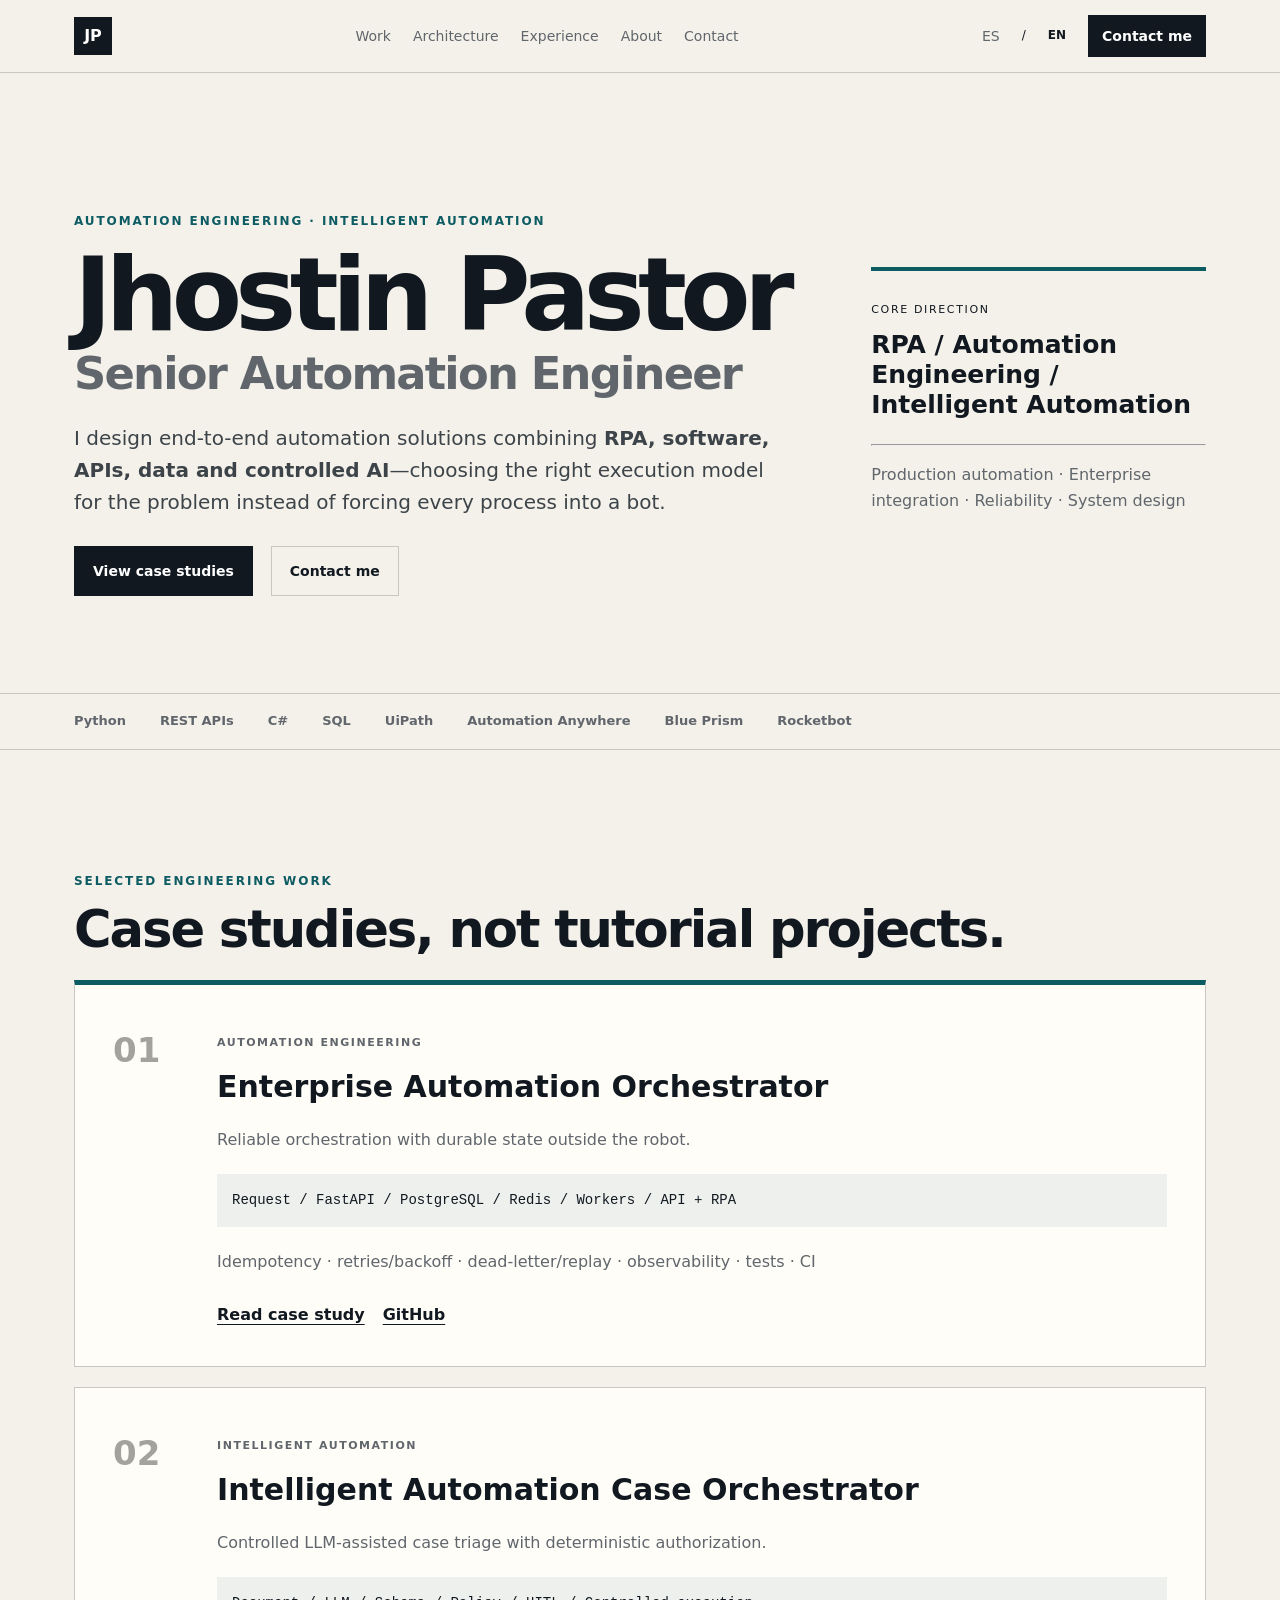
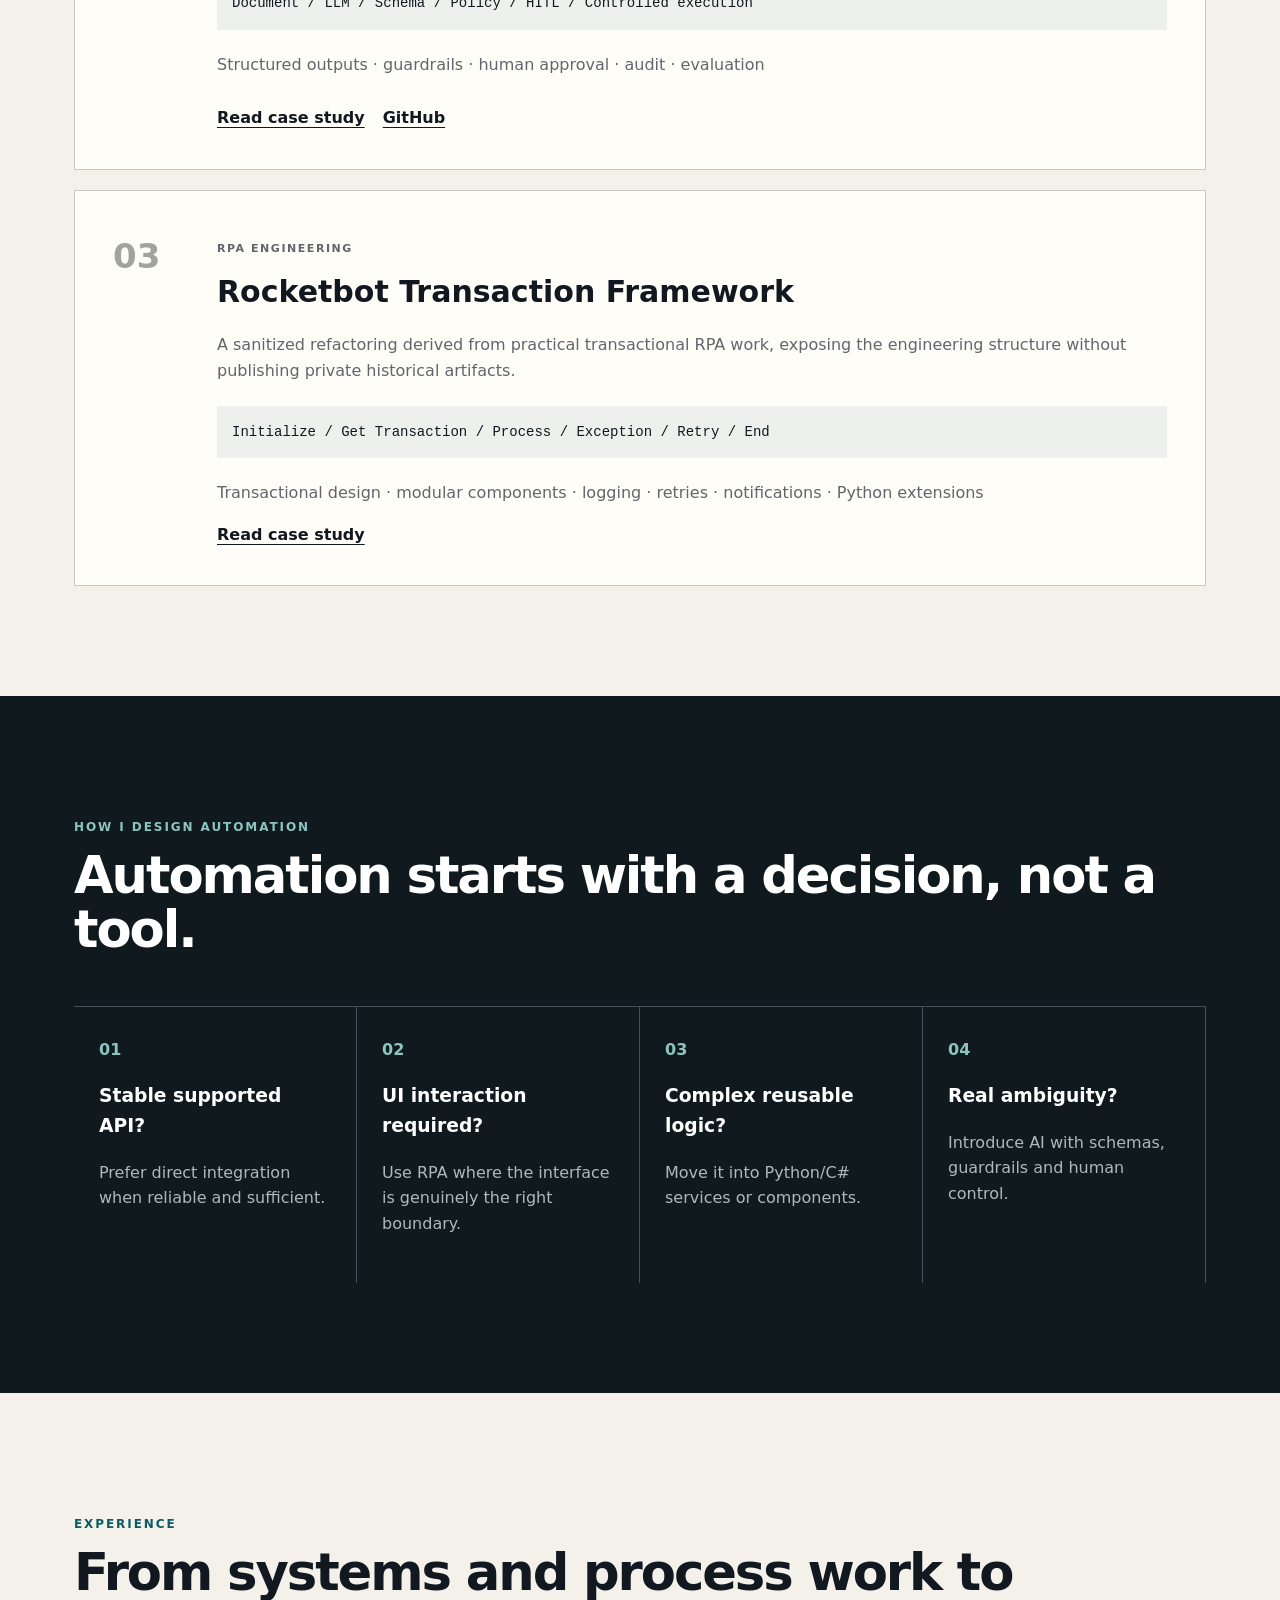
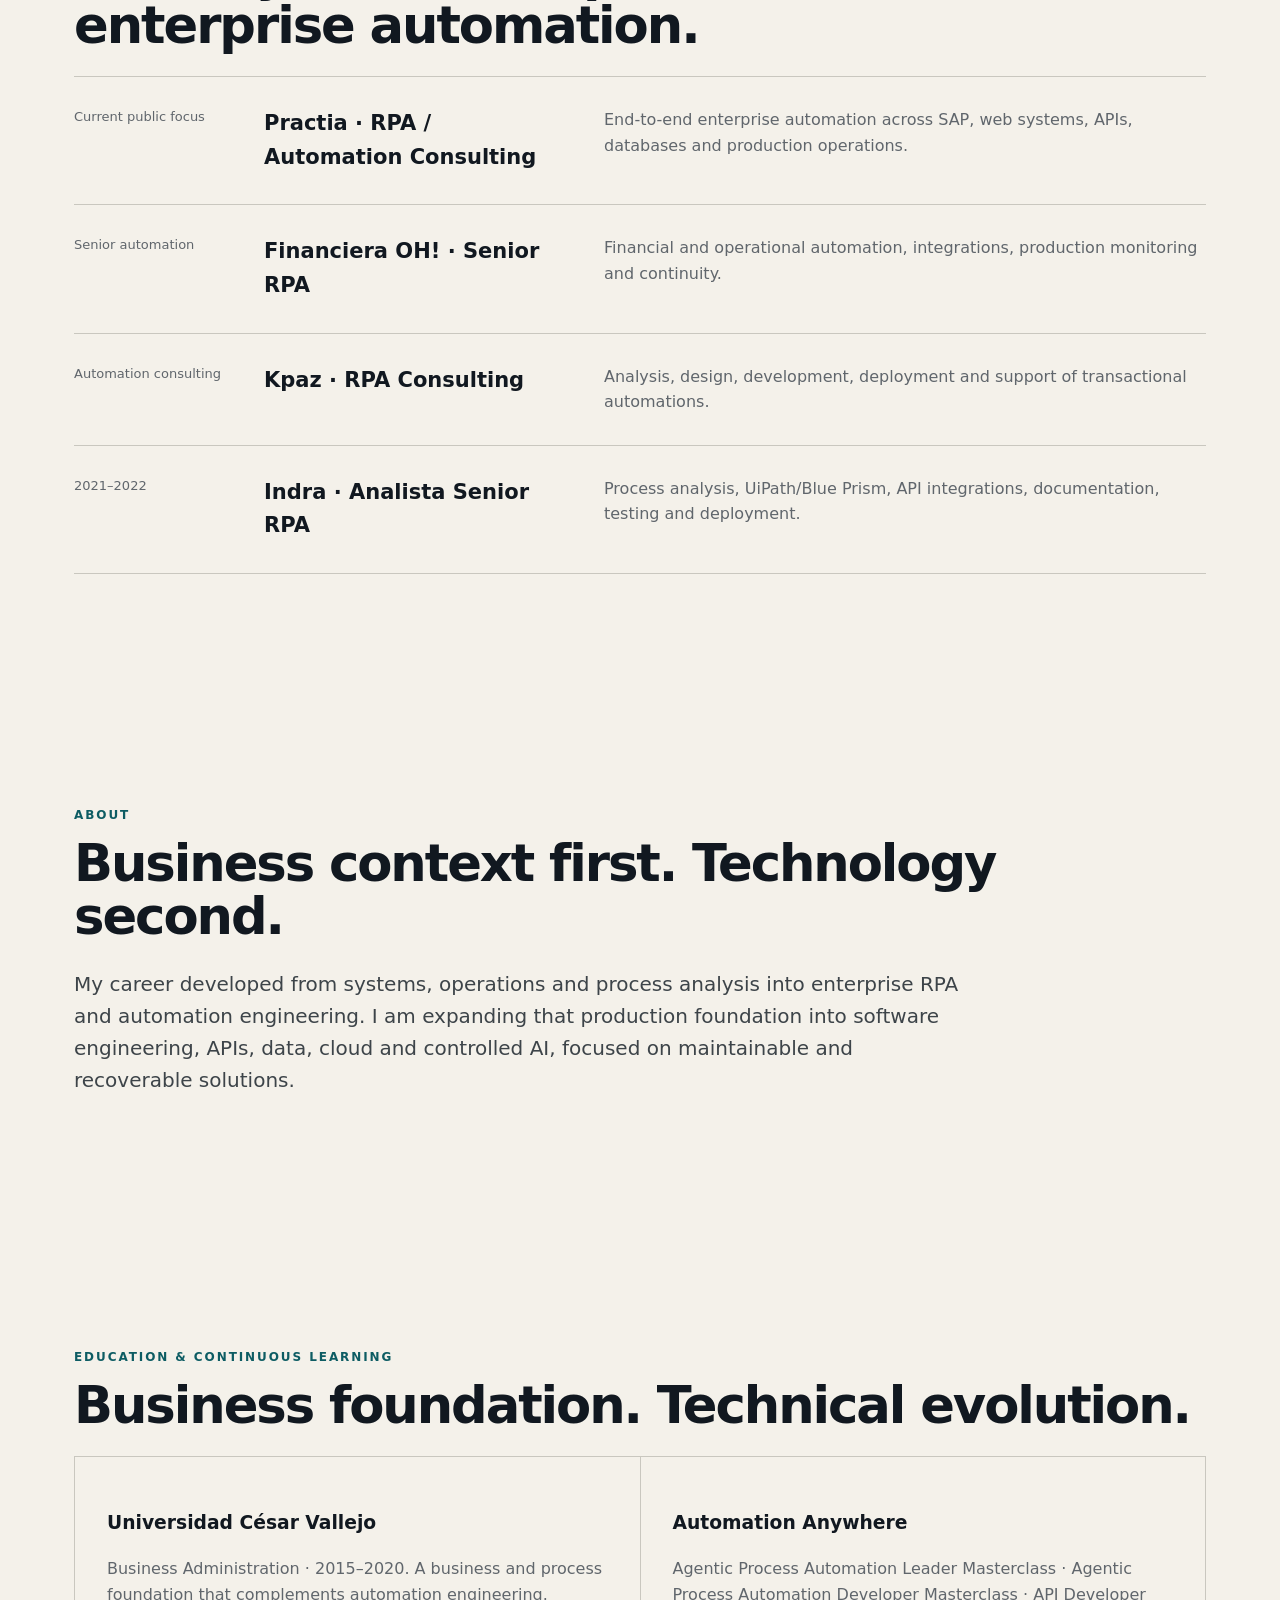
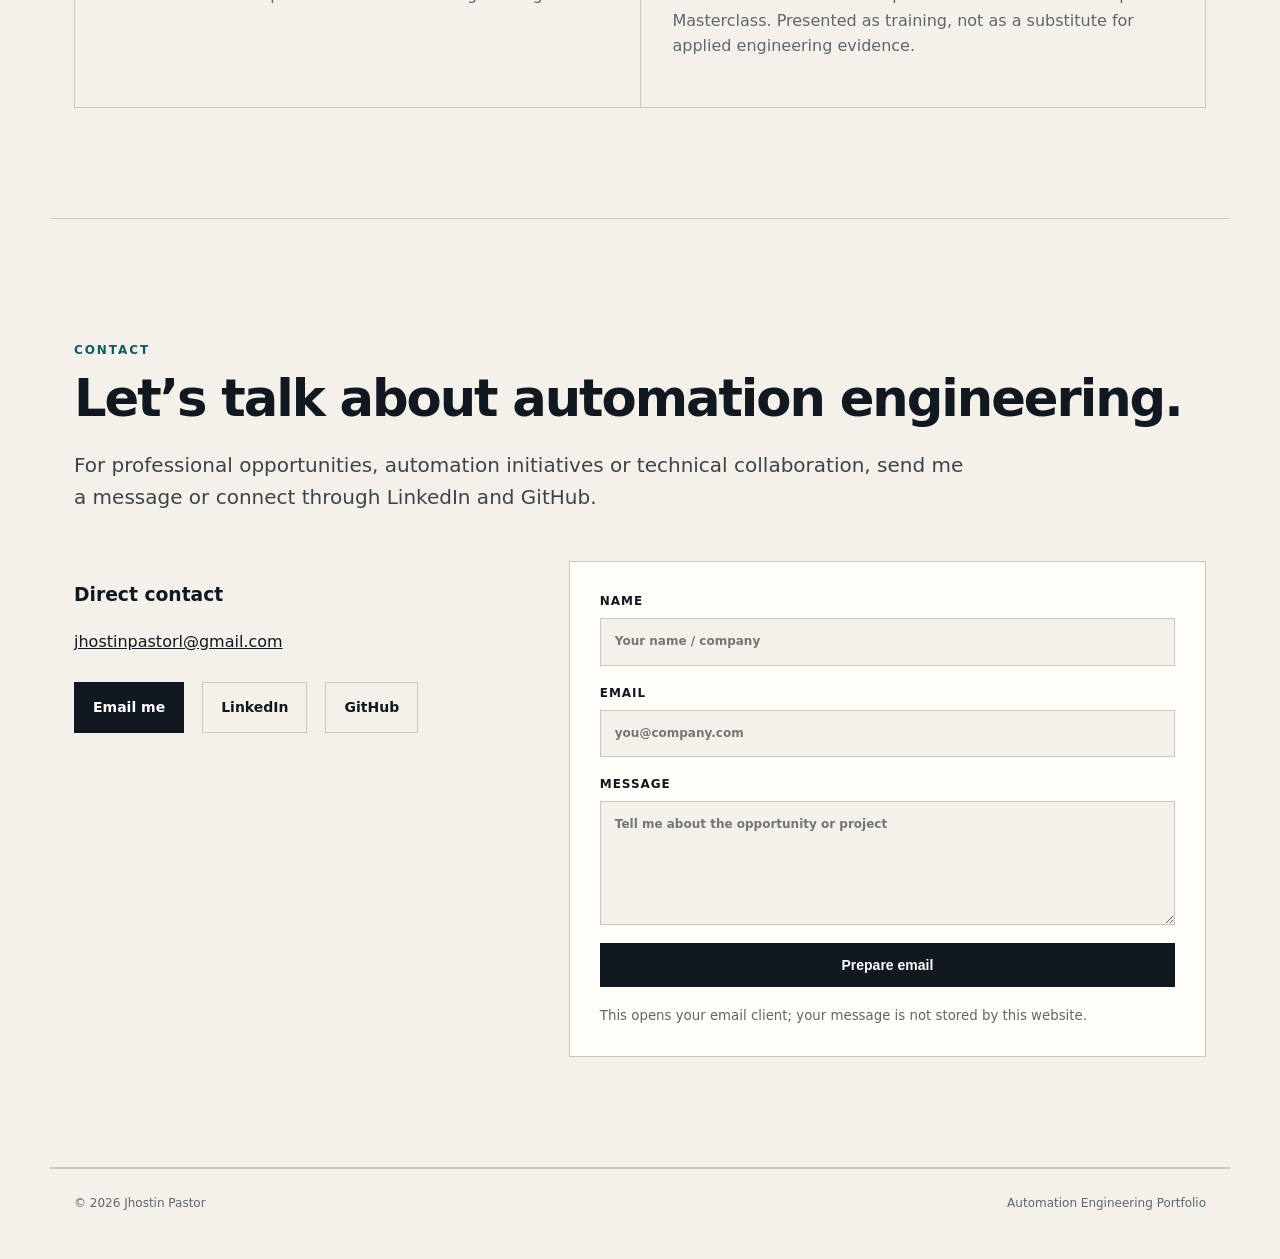
==== commit b05713f0: "Add education and selected training" ====
--- a/index.html
+++ b/index.html
@@ -1 +1 @@
-<!doctype html><html lang="en"><head><meta charset="utf-8"><meta name="viewport" content="width=device-width,initial-scale=1"><meta name="description" content="Jhostin Pastor — Senior Automation Engineer building end-to-end solutions with RPA, Python, C#, APIs, data and controlled AI."><meta name="robots" content="index,follow"><title>Jhostin Pastor | Senior Automation Engineer</title><link rel="stylesheet" href="styles.css"><link rel="icon" href="favicon.svg" type="image/svg+xml"></head><body><header><nav><a class="brand" href="#top">JP</a><div class="navlinks"><a href="#work">Work</a><a href="#architecture">Architecture</a><a href="#experience">Experience</a><a href="#about">About</a><a href="#contact">Contact</a></div><div class="navtools"><a class="lang" href="es/">ES</a><span>/</span><b>EN</b><a class="button small" href="#contact">Contact me</a></div></nav></header><main id="top"><section class="hero"><div><p class="eyebrow">AUTOMATION ENGINEERING · INTELLIGENT AUTOMATION</p><h1>Jhostin Pastor</h1><h2>Senior Automation Engineer</h2><p class="lead">I design end-to-end automation solutions combining <strong>RPA, software, APIs, data and controlled AI</strong>—choosing the right execution model for the problem instead of forcing every process into a bot.</p><div class="actions"><a class="button" href="#work">View case studies</a><a class="ghost" href="#contact">Contact me</a></div></div><aside class="signal"><span>CORE DIRECTION</span><b>RPA / Automation Engineering / Intelligent Automation</b><hr><p>Production automation · Enterprise integration · Reliability · System design</p></aside></section><section class="strip"><span>Python</span><span>REST APIs</span><span>C#</span><span>SQL</span><span>UiPath</span><span>Automation Anywhere</span><span>Blue Prism</span><span>Rocketbot</span></section><section id="work" class="section"><p class="eyebrow">SELECTED ENGINEERING WORK</p><h2>Case studies, not tutorial projects.</h2><div class="projects"><article class="card featured"><div class="num">01</div><div><p class="tag">AUTOMATION ENGINEERING</p><h3>Enterprise Automation Orchestrator</h3><p>Reliable orchestration with durable state outside the robot.</p><div class="flow">Request / FastAPI / PostgreSQL / Redis / Workers / API + RPA</div><p>Idempotency · retries/backoff · dead-letter/replay · observability · tests · CI</p><div class="actions"><a href="case-studies/enterprise-automation-orchestrator.html">Read case study</a><a href="https://github.com/jhostinpastorl-blip/enterprise-automation-orchestrator">GitHub</a></div></div></article><article class="card"><div class="num">02</div><div><p class="tag">INTELLIGENT AUTOMATION</p><h3>Intelligent Automation Case Orchestrator</h3><p>Controlled LLM-assisted case triage with deterministic authorization.</p><div class="flow">Document / LLM / Schema / Policy / HITL / Controlled execution</div><p>Structured outputs · guardrails · human approval · audit · evaluation</p><div class="actions"><a href="case-studies/intelligent-automation-case-orchestrator.html">Read case study</a><a href="https://github.com/jhostinpastorl-blip/intelligent-automation-case-orchestrator">GitHub</a></div></div></article><article class="card"><div class="num">03</div><div><p class="tag">RPA ENGINEERING</p><h3>Rocketbot Transaction Framework</h3><p>A sanitized refactoring of a transactional RPA structure built around modular execution, external configuration, explicit exception paths and recovery.</p><div class="flow">Initialize / Get Transaction / Process / Exception / Retry / End</div><p>Transactional design · modular components · logging · retries · notifications · Python extensions</p><a href="case-studies/rocketbot-transaction-framework.html">Read case study</a></div></article></div></section><section id="architecture" class="section dark"><p class="eyebrow">HOW I DESIGN AUTOMATION</p><h2>Automation starts with a decision, not a tool.</h2><div class="decision"><div><b>01</b><h3>Stable supported API?</h3><p>Prefer direct integration when reliable and sufficient.</p></div><div><b>02</b><h3>UI interaction required?</h3><p>Use RPA where the interface is genuinely the right boundary.</p></div><div><b>03</b><h3>Complex reusable logic?</h3><p>Move it into Python/C# services or components.</p></div><div><b>04</b><h3>Real ambiguity?</h3><p>Introduce AI with schemas, guardrails and human control.</p></div></div></section><section id="experience" class="section"><p class="eyebrow">EXPERIENCE</p><h2>From systems and process work to enterprise automation.</h2><div class="timeline"><div><span>Current public focus</span><h3>Practia · RPA / Automation Consulting</h3><p>End-to-end enterprise automation across SAP, web systems, APIs, databases and production operations.</p></div><div><span>Senior automation</span><h3>Financiera OH! · Senior RPA</h3><p>Financial and operational automation, integrations, production monitoring and continuity.</p></div><div><span>Automation consulting</span><h3>Kpaz · RPA Consulting</h3><p>Analysis, design, development, deployment and support of transactional automations.</p></div><div><span>2021–2022</span><h3>Indra · Analista Senior RPA</h3><p>Process analysis, UiPath/Blue Prism, API integrations, documentation, testing and deployment.</p></div></div></section><section id="about" class="section"><p class="eyebrow">ABOUT</p><h2>Business context first. Technology second.</h2><p class="lead compact">My career developed from systems, operations and process analysis into enterprise RPA and automation engineering. I am expanding that production foundation into software engineering, APIs, data, cloud and controlled AI, focused on maintainable and recoverable solutions.</p></section><section id="contact" class="section contact"><p class="eyebrow">CONTACT</p><h2>Let’s talk about automation engineering.</h2><p class="lead compact">For professional opportunities, automation initiatives or technical collaboration, send me a message or connect through LinkedIn and GitHub.</p><div class="contactbox"><div><h3>Direct contact</h3><p><a href="mailto:jhostinpastorl@gmail.com">jhostinpastorl@gmail.com</a></p><div class="actions"><a class="button" href="mailto:jhostinpastorl@gmail.com">Email me</a><a class="ghost" href="https://www.linkedin.com/in/jhostin-jhonatan-pastor-lliuya">LinkedIn</a><a class="ghost" href="https://github.com/jhostinpastorl-blip">GitHub</a></div></div><form class="contactform" action="mailto:jhostinpastorl@gmail.com" method="get"><label>Name<input name="subject" required placeholder="Your name / company"></label><label>Email<input type="email" name="email" required placeholder="you@company.com"></label><label>Message<textarea name="body" required rows="5" placeholder="Tell me about the opportunity or project"></textarea></label><button class="button" type="submit">Prepare email</button><small>This opens your email client; your message is not stored by this website.</small></form></div></section></main><footer><span>© 2026 Jhostin Pastor</span><span>Automation Engineering Portfolio</span></footer></body></html>+<!doctype html><html lang="en"><head><meta charset="utf-8"><meta name="viewport" content="width=device-width,initial-scale=1"><meta name="description" content="Jhostin Pastor — Senior Automation Engineer building end-to-end solutions with RPA, Python, C#, APIs, data and controlled AI."><meta name="robots" content="index,follow"><title>Jhostin Pastor | Senior Automation Engineer</title><link rel="stylesheet" href="styles.css"><link rel="icon" href="favicon.svg" type="image/svg+xml"></head><body><header><nav><a class="brand" href="#top">JP</a><div class="navlinks"><a href="#work">Work</a><a href="#architecture">Architecture</a><a href="#experience">Experience</a><a href="#about">About</a><a href="#contact">Contact</a></div><div class="navtools"><a class="lang" href="es/">ES</a><span>/</span><b>EN</b><a class="button small" href="#contact">Contact me</a></div></nav></header><main id="top"><section class="hero"><div><p class="eyebrow">AUTOMATION ENGINEERING · INTELLIGENT AUTOMATION</p><h1>Jhostin Pastor</h1><h2>Senior Automation Engineer</h2><p class="lead">I design end-to-end automation solutions combining <strong>RPA, software, APIs, data and controlled AI</strong>—choosing the right execution model for the problem instead of forcing every process into a bot.</p><div class="actions"><a class="button" href="#work">View case studies</a><a class="ghost" href="#contact">Contact me</a></div></div><aside class="signal"><span>CORE DIRECTION</span><b>RPA / Automation Engineering / Intelligent Automation</b><hr><p>Production automation · Enterprise integration · Reliability · System design</p></aside></section><section class="strip"><span>Python</span><span>REST APIs</span><span>C#</span><span>SQL</span><span>UiPath</span><span>Automation Anywhere</span><span>Blue Prism</span><span>Rocketbot</span></section><section id="work" class="section"><p class="eyebrow">SELECTED ENGINEERING WORK</p><h2>Case studies, not tutorial projects.</h2><div class="projects"><article class="card featured"><div class="num">01</div><div><p class="tag">AUTOMATION ENGINEERING</p><h3>Enterprise Automation Orchestrator</h3><p>Reliable orchestration with durable state outside the robot.</p><div class="flow">Request / FastAPI / PostgreSQL / Redis / Workers / API + RPA</div><p>Idempotency · retries/backoff · dead-letter/replay · observability · tests · CI</p><div class="actions"><a href="case-studies/enterprise-automation-orchestrator.html">Read case study</a><a href="https://github.com/jhostinpastorl-blip/enterprise-automation-orchestrator">GitHub</a></div></div></article><article class="card"><div class="num">02</div><div><p class="tag">INTELLIGENT AUTOMATION</p><h3>Intelligent Automation Case Orchestrator</h3><p>Controlled LLM-assisted case triage with deterministic authorization.</p><div class="flow">Document / LLM / Schema / Policy / HITL / Controlled execution</div><p>Structured outputs · guardrails · human approval · audit · evaluation</p><div class="actions"><a href="case-studies/intelligent-automation-case-orchestrator.html">Read case study</a><a href="https://github.com/jhostinpastorl-blip/intelligent-automation-case-orchestrator">GitHub</a></div></div></article><article class="card"><div class="num">03</div><div><p class="tag">RPA ENGINEERING</p><h3>Rocketbot Transaction Framework</h3><p>A sanitized refactoring derived from practical transactional RPA work, exposing the engineering structure without publishing private historical artifacts.</p><div class="flow">Initialize / Get Transaction / Process / Exception / Retry / End</div><p>Transactional design · modular components · logging · retries · notifications · Python extensions</p><a href="case-studies/rocketbot-transaction-framework.html">Read case study</a></div></article></div></section><section id="architecture" class="section dark"><p class="eyebrow">HOW I DESIGN AUTOMATION</p><h2>Automation starts with a decision, not a tool.</h2><div class="decision"><div><b>01</b><h3>Stable supported API?</h3><p>Prefer direct integration when reliable and sufficient.</p></div><div><b>02</b><h3>UI interaction required?</h3><p>Use RPA where the interface is genuinely the right boundary.</p></div><div><b>03</b><h3>Complex reusable logic?</h3><p>Move it into Python/C# services or components.</p></div><div><b>04</b><h3>Real ambiguity?</h3><p>Introduce AI with schemas, guardrails and human control.</p></div></div></section><section id="experience" class="section"><p class="eyebrow">EXPERIENCE</p><h2>From systems and process work to enterprise automation.</h2><div class="timeline"><div><span>Current public focus</span><h3>Practia · RPA / Automation Consulting</h3><p>End-to-end enterprise automation across SAP, web systems, APIs, databases and production operations.</p></div><div><span>Senior automation</span><h3>Financiera OH! · Senior RPA</h3><p>Financial and operational automation, integrations, production monitoring and continuity.</p></div><div><span>Automation consulting</span><h3>Kpaz · RPA Consulting</h3><p>Analysis, design, development, deployment and support of transactional automations.</p></div><div><span>2021–2022</span><h3>Indra · Analista Senior RPA</h3><p>Process analysis, UiPath/Blue Prism, API integrations, documentation, testing and deployment.</p></div></div></section><section id="about" class="section"><p class="eyebrow">ABOUT</p><h2>Business context first. Technology second.</h2><p class="lead compact">My career developed from systems, operations and process analysis into enterprise RPA and automation engineering. I am expanding that production foundation into software engineering, APIs, data, cloud and controlled AI, focused on maintainable and recoverable solutions.</p></section><section class="section"><p class="eyebrow">EDUCATION & CONTINUOUS LEARNING</p><h2>Business foundation. Technical evolution.</h2><div class="grid"><div><h3>Universidad César Vallejo</h3><p>Business Administration · 2015–2020. A business and process foundation that complements automation engineering.</p></div><div><h3>Automation Anywhere</h3><p>Agentic Process Automation Leader Masterclass · Agentic Process Automation Developer Masterclass · API Developer Masterclass. Presented as training, not as a substitute for applied engineering evidence.</p></div></div></section><section id="contact" class="section contact"><p class="eyebrow">CONTACT</p><h2>Let’s talk about automation engineering.</h2><p class="lead compact">For professional opportunities, automation initiatives or technical collaboration, send me a message or connect through LinkedIn and GitHub.</p><div class="contactbox"><div><h3>Direct contact</h3><p><a href="mailto:jhostinpastorl@gmail.com">jhostinpastorl@gmail.com</a></p><div class="actions"><a class="button" href="mailto:jhostinpastorl@gmail.com">Email me</a><a class="ghost" href="https://www.linkedin.com/in/jhostin-jhonatan-pastor-lliuya">LinkedIn</a><a class="ghost" href="https://github.com/jhostinpastorl-blip">GitHub</a></div></div><form class="contactform" action="mailto:jhostinpastorl@gmail.com" method="get"><label>Name<input name="subject" required placeholder="Your name / company"></label><label>Email<input type="email" name="email" required placeholder="you@company.com"></label><label>Message<textarea name="body" required rows="5" placeholder="Tell me about the opportunity or project"></textarea></label><button class="button" type="submit">Prepare email</button><small>This opens your email client; your message is not stored by this website.</small></form></div></section></main><footer><span>© 2026 Jhostin Pastor</span><span>Automation Engineering Portfolio</span></footer></body></html>
--- a/styles.css
+++ b/styles.css
@@ -1 +1 @@
-:root{--bg:#f4f1ea;--ink:#111820;--muted:#60666c;--line:#c9c7bf;--panel:#fffdf8;--accent:#0d5c63;--dark:#10191d}*{box-sizing:border-box}html{scroll-behavior:smooth}body{margin:0;background:var(--bg);color:var(--ink);font-family:Inter,ui-sans-serif,system-ui,-apple-system,BlinkMacSystemFont,"Segoe UI",sans-serif;line-height:1.6}a{color:inherit}header{position:sticky;top:0;z-index:10;background:rgba(244,241,234,.92);backdrop-filter:blur(12px);border-bottom:1px solid var(--line)}nav{max-width:1180px;margin:auto;height:72px;display:flex;align-items:center;justify-content:space-between;padding:0 24px}.brand{display:grid;place-items:center;width:38px;height:38px;background:var(--ink);color:white;text-decoration:none;font-weight:800}.navlinks,.navtools{display:flex;align-items:center;gap:22px}.navlinks a,.lang{text-decoration:none;font-size:14px;color:var(--muted)}.navtools>span,.navtools>b{font-size:12px}.navtools .lang:hover{color:var(--accent)}main{overflow:hidden}.hero,.casehero{max-width:1180px;margin:auto;padding:100px 24px 70px}.hero{min-height:620px;display:grid;grid-template-columns:1.5fr .7fr;gap:80px;align-items:center}.casehero{padding-top:120px;padding-bottom:90px}.casehero h1{max-width:1000px;font-size:clamp(52px,7vw,92px)}.eyebrow{font-size:12px;letter-spacing:.16em;font-weight:800;color:var(--accent)}h1{font-size:clamp(56px,8vw,104px);line-height:.9;letter-spacing:-.065em;margin:18px 0 10px}h2{font-size:clamp(32px,4vw,54px);line-height:1.04;letter-spacing:-.04em;margin:8px 0 24px}.hero h2{color:var(--muted);font-size:clamp(28px,3.5vw,46px)}.lead{max-width:760px;font-size:20px;color:#3d4449}.lead.compact{max-width:900px}.actions{display:flex;gap:18px;align-items:center;flex-wrap:wrap;margin-top:28px}.button,.ghost{display:inline-block;padding:13px 18px;text-decoration:none;font-weight:750;font-size:14px;border-radius:0}.button{background:var(--ink);color:white;border:1px solid var(--ink);cursor:pointer}.button.small{padding:9px 13px}.ghost{border:1px solid var(--line)}.signal{border-top:4px solid var(--accent);padding-top:24px}.signal span{font-size:11px;letter-spacing:.15em}.signal b{display:block;font-size:25px;line-height:1.2;margin:10px 0 24px}.signal p{color:var(--muted)}.strip{border-block:1px solid var(--line);display:flex;gap:34px;white-space:nowrap;overflow:hidden;padding:17px max(24px,calc((100vw - 1132px)/2));font-size:13px;font-weight:700;color:var(--muted)}.section{max-width:1180px;margin:auto;padding:110px 24px}.projects{display:grid;gap:20px}.card{background:var(--panel);border:1px solid var(--line);padding:38px;display:grid;grid-template-columns:80px 1fr;gap:24px}.card.featured{border-top:5px solid var(--accent)}.num{font-size:34px;font-weight:900;color:#a3a29c}.tag{font-size:11px;letter-spacing:.14em;font-weight:800;color:var(--accent)}.card h3{font-size:30px;margin:4px 0 12px;letter-spacing:-.025em}.card p,.card li{color:var(--muted)}.flow{font-family:ui-monospace,SFMono-Regular,Menlo,monospace;background:#edf0ed;padding:15px;margin:22px 0;font-size:14px}.flow.big{margin-top:45px;padding:22px;font-size:clamp(13px,2vw,18px);border-left:4px solid var(--accent)}.card a{font-weight:800;text-underline-offset:4px}.dark{max-width:none;background:var(--dark);color:white;padding-left:max(24px,calc((100vw - 1132px)/2));padding-right:max(24px,calc((100vw - 1132px)/2))}.dark .eyebrow{color:#8bc4c1}.decision{display:grid;grid-template-columns:repeat(4,1fr);border-top:1px solid #415056;margin-top:50px}.decision>div{padding:30px 25px;border-right:1px solid #415056}.decision b{color:#8bc4c1}.decision h3{font-size:20px}.decision p{color:#aeb9bd}.archflow{display:flex;align-items:center;gap:12px;flex-wrap:wrap;margin:42px 0 10px}.archflow span{padding:12px 15px;border:1px solid #52636a;font-family:ui-monospace,SFMono-Regular,Menlo,monospace;font-size:13px}.archflow i{font-style:normal;color:#8bc4c1}.timeline{border-top:1px solid var(--line)}.timeline>div{display:grid;grid-template-columns:160px 310px 1fr;gap:30px;padding:30px 0;border-bottom:1px solid var(--line)}.timeline span{font-size:13px;color:var(--muted)}.timeline h3{margin:0;font-size:21px}.timeline p{margin:0;color:var(--muted)}.grid{display:grid;grid-template-columns:1fr 1fr;border-top:1px solid var(--line);border-left:1px solid var(--line)}.grid>div{padding:32px;border-right:1px solid var(--line);border-bottom:1px solid var(--line);background:rgba(255,255,255,.25)}.grid h3{margin-top:0}.grid p{color:var(--muted)}.casegrid{display:grid;grid-template-columns:1fr 1fr;gap:70px}.casegrid article p:last-child{color:var(--muted);font-size:18px}.contact{border-top:1px solid var(--line);border-bottom:1px solid var(--line)}.contactbox{display:grid;grid-template-columns:.8fr 1.2fr;gap:70px;margin-top:48px}.contactbox h3{font-size:24px;margin-top:0}.contactbox>div>p a{font-size:18px;font-weight:750;text-underline-offset:4px}.contactform{display:grid;gap:18px;background:var(--panel);border:1px solid var(--line);padding:30px}.contactform label{display:grid;gap:7px;font-size:12px;font-weight:800;letter-spacing:.08em;text-transform:uppercase}.contactform input,.contactform textarea{width:100%;border:1px solid var(--line);background:var(--bg);padding:13px 14px;font:inherit;color:var(--ink);resize:vertical}.contactform input:focus,.contactform textarea:focus{outline:2px solid var(--accent);outline-offset:1px}.contactform small{color:var(--muted)}.cta{max-width:1180px;margin:0 auto 80px;padding:70px 24px;border-top:5px solid var(--accent)}footer{border-top:1px solid var(--line);max-width:1180px;margin:auto;padding:25px 24px 45px;display:flex;justify-content:space-between;color:var(--muted);font-size:12px}@media(max-width:900px){.navlinks{display:none}.navtools{gap:10px}.navtools .button{display:none}.hero{grid-template-columns:1fr;gap:40px;padding-top:70px}.casehero{padding-top:80px}.signal{max-width:520px}.card{grid-template-columns:1fr}.num{font-size:20px}.decision{grid-template-columns:1fr}.decision>div{border-right:0;border-bottom:1px solid #415056}.timeline>div{grid-template-columns:1fr;gap:6px}.grid,.casegrid,.contactbox{grid-template-columns:1fr}.casegrid,.contactbox{gap:24px}.archflow i{display:none}footer{gap:20px;flex-direction:column}}+:root{--bg:#f4f1ea;--ink:#111820;--muted:#60666c;--line:#c9c7bf;--panel:#fffdf8;--accent:#0d5c63;--dark:#10191d}*{box-sizing:border-box}html{scroll-behavior:smooth}body{margin:0;background:var(--bg);color:var(--ink);font-family:Inter,ui-sans-serif,system-ui,-apple-system,BlinkMacSystemFont,"Segoe UI",sans-serif;line-height:1.6}a{color:inherit}header{position:sticky;top:0;z-index:10;background:rgba(244,241,234,.92);backdrop-filter:blur(12px);border-bottom:1px solid var(--line)}nav{max-width:1180px;margin:auto;height:72px;display:flex;align-items:center;justify-content:space-between;padding:0 24px}.brand{display:grid;place-items:center;width:38px;height:38px;background:var(--ink);color:white;text-decoration:none;font-weight:800}.navlinks,.navtools{display:flex;align-items:center;gap:22px}.navlinks a,.lang{text-decoration:none;font-size:14px;color:var(--muted)}.navtools>span,.navtools>b{font-size:12px}main{overflow:hidden}.hero,.casehero{max-width:1180px;margin:auto;padding:100px 24px 70px}.hero{min-height:620px;display:grid;grid-template-columns:1.5fr .7fr;gap:80px;align-items:center}.casehero{padding-top:120px;padding-bottom:90px}.casehero h1{max-width:1000px;font-size:clamp(52px,7vw,92px)}.eyebrow{font-size:12px;letter-spacing:.16em;font-weight:800;color:var(--accent)}h1{font-size:clamp(56px,8vw,104px);line-height:.9;letter-spacing:-.065em;margin:18px 0 10px}h2{font-size:clamp(32px,4vw,54px);line-height:1.04;letter-spacing:-.04em;margin:8px 0 24px}.hero h2{color:var(--muted);font-size:clamp(28px,3.5vw,46px)}.lead{max-width:760px;font-size:20px;color:#3d4449}.lead.compact{max-width:900px}.actions{display:flex;gap:18px;align-items:center;flex-wrap:wrap;margin-top:28px}.button,.ghost{display:inline-block;padding:13px 18px;text-decoration:none;font-weight:750;font-size:14px}.button{background:var(--ink);color:white;border:1px solid var(--ink);cursor:pointer}.button.small{padding:9px 13px}.ghost{border:1px solid var(--line)}.signal{border-top:4px solid var(--accent);padding-top:24px}.signal span{font-size:11px;letter-spacing:.15em}.signal b{display:block;font-size:25px;line-height:1.2;margin:10px 0 24px}.signal p,.card p,.card li,.timeline p,.grid p{color:var(--muted)}.strip{border-block:1px solid var(--line);display:flex;gap:34px;white-space:nowrap;overflow:hidden;padding:17px max(24px,calc((100vw - 1132px)/2));font-size:13px;font-weight:700;color:var(--muted)}.section{max-width:1180px;margin:auto;padding:110px 24px}.projects{display:grid;gap:20px}.card{background:var(--panel);border:1px solid var(--line);padding:38px;display:grid;grid-template-columns:80px 1fr;gap:24px}.card.featured{border-top:5px solid var(--accent)}.num{font-size:34px;font-weight:900;color:#a3a29c}.tag{font-size:11px;letter-spacing:.14em;font-weight:800;color:var(--accent)}.card h3{font-size:30px;margin:4px 0 12px}.flow{font-family:ui-monospace,SFMono-Regular,Menlo,monospace;background:#edf0ed;padding:15px;margin:22px 0;font-size:14px}.flow.big{margin-top:45px;padding:22px;font-size:clamp(13px,2vw,18px);border-left:4px solid var(--accent)}.card a{font-weight:800;text-underline-offset:4px}.dark{max-width:none;background:var(--dark);color:white;padding-left:max(24px,calc((100vw - 1132px)/2));padding-right:max(24px,calc((100vw - 1132px)/2))}.dark .eyebrow{color:#8bc4c1}.architecture-diagram{display:grid;grid-template-columns:repeat(5,1fr);margin:48px 0;border:1px solid #415056}.architecture-diagram>div{padding:24px 18px;min-height:125px;border-right:1px solid #415056;display:flex;flex-direction:column;justify-content:space-between}.architecture-diagram>div:last-child{border-right:0}.architecture-diagram b{font-size:11px;color:#8bc4c1}.architecture-diagram span{font-size:18px;font-weight:800}.architecture-diagram small{color:#aeb9bd}.decision{display:grid;grid-template-columns:repeat(4,1fr);border-top:1px solid #415056;margin-top:50px}.decision>div{padding:30px 25px;border-right:1px solid #415056}.decision b{color:#8bc4c1}.decision p{color:#aeb9bd}.timeline{border-top:1px solid var(--line)}.timeline>div{display:grid;grid-template-columns:160px 310px 1fr;gap:30px;padding:30px 0;border-bottom:1px solid var(--line)}.timeline span{font-size:13px;color:var(--muted)}.timeline h3{margin:0;font-size:21px}.timeline p{margin:0}.grid{display:grid;grid-template-columns:1fr 1fr;border-top:1px solid var(--line);border-left:1px solid var(--line)}.grid>div{padding:32px;border-right:1px solid var(--line);border-bottom:1px solid var(--line)}.casegrid,.contactbox{display:grid;grid-template-columns:1fr 1fr;gap:70px}.casegrid article p:last-child{color:var(--muted);font-size:18px}.contact{border-block:1px solid var(--line)}.contactbox{grid-template-columns:.8fr 1.2fr;margin-top:48px}.contactform{display:grid;gap:18px;background:var(--panel);border:1px solid var(--line);padding:30px}.contactform label{display:grid;gap:7px;font-size:12px;font-weight:800;letter-spacing:.08em;text-transform:uppercase}.contactform input,.contactform textarea{width:100%;border:1px solid var(--line);background:var(--bg);padding:13px 14px;font:inherit}.contactform small{color:var(--muted)}.cta{max-width:1180px;margin:0 auto 80px;padding:70px 24px;border-top:5px solid var(--accent)}footer{border-top:1px solid var(--line);max-width:1180px;margin:auto;padding:25px 24px 45px;display:flex;justify-content:space-between;color:var(--muted);font-size:12px}@media(max-width:900px){.navlinks{display:none}.navtools{gap:10px}.navtools .button{display:none}.hero{grid-template-columns:1fr;gap:40px;padding-top:70px}.card,.timeline>div,.grid,.casegrid,.contactbox{grid-template-columns:1fr}.architecture-diagram{grid-template-columns:1fr}.architecture-diagram>div{min-height:auto;border-right:0;border-bottom:1px solid #415056;gap:8px}.architecture-diagram>div:last-child{border-bottom:0}.decision{grid-template-columns:1fr}.decision>div{border-right:0;border-bottom:1px solid #415056}footer{gap:20px;flex-direction:column}}
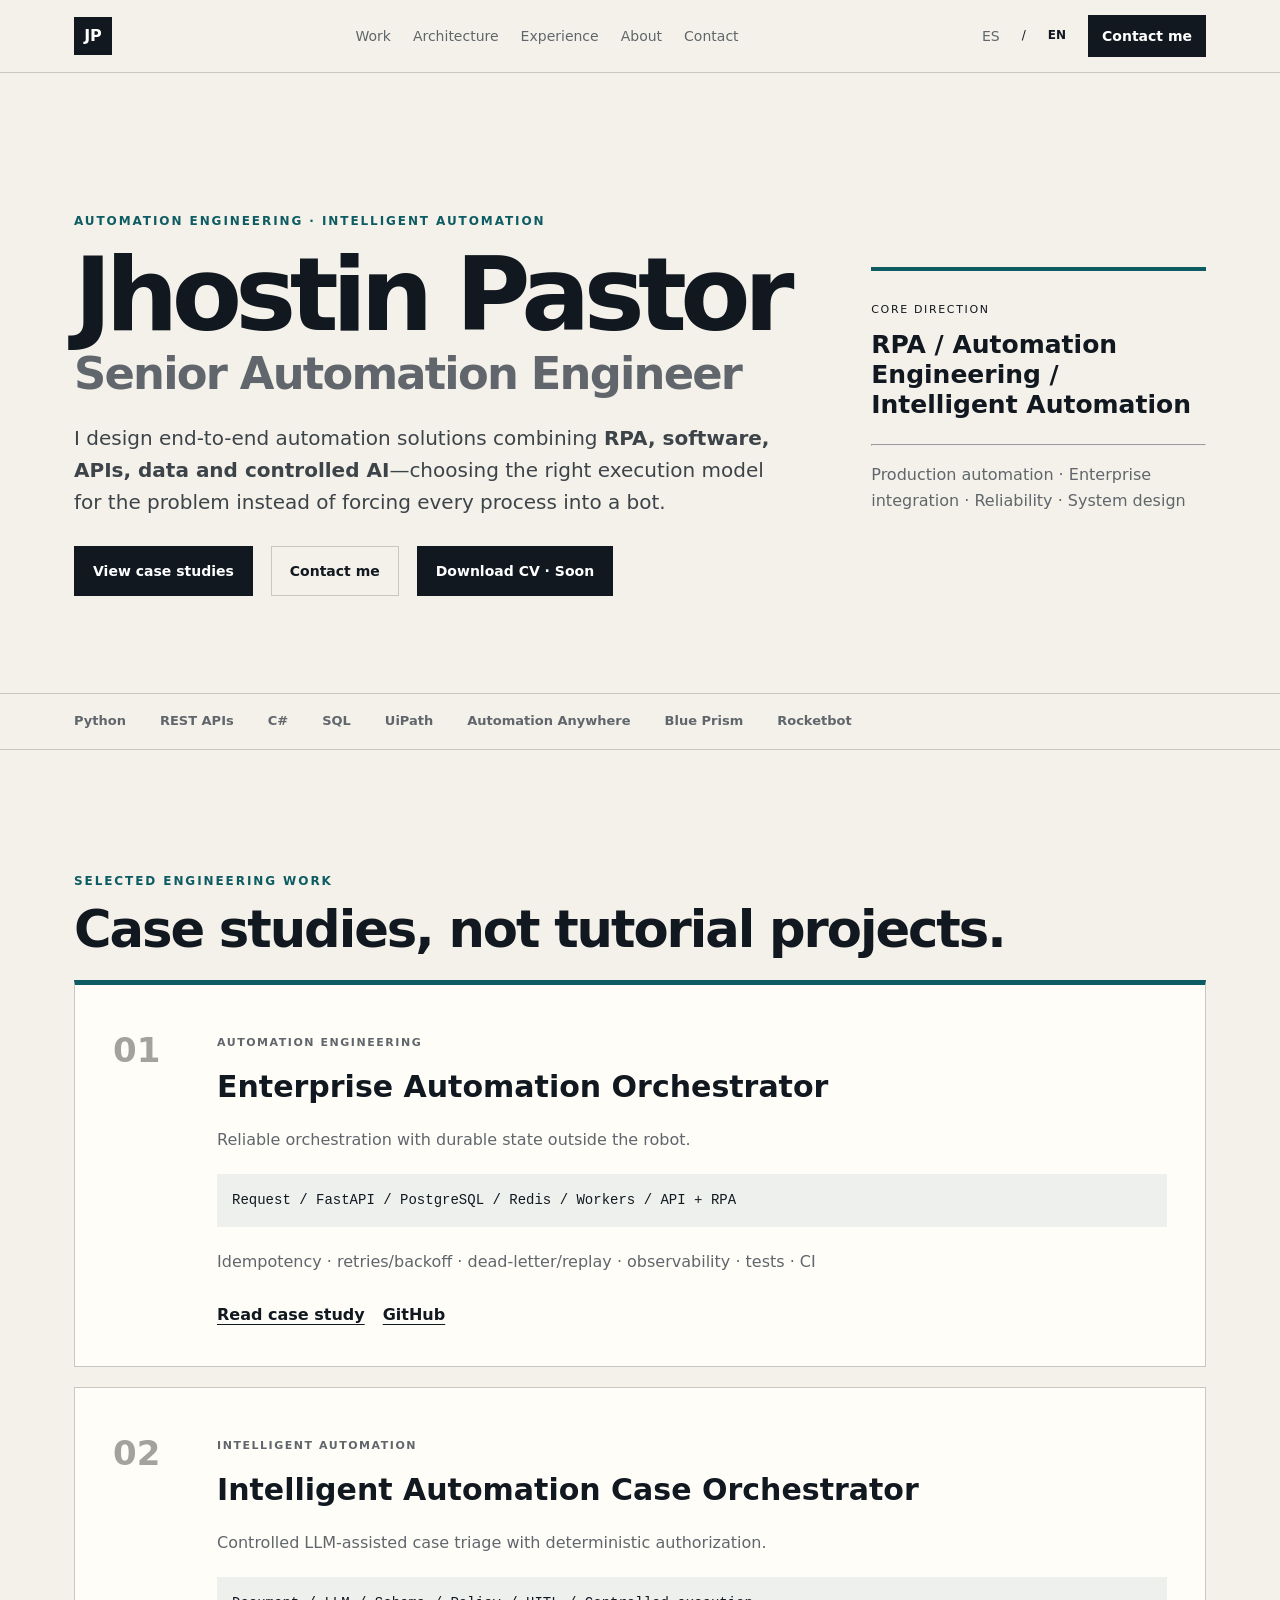
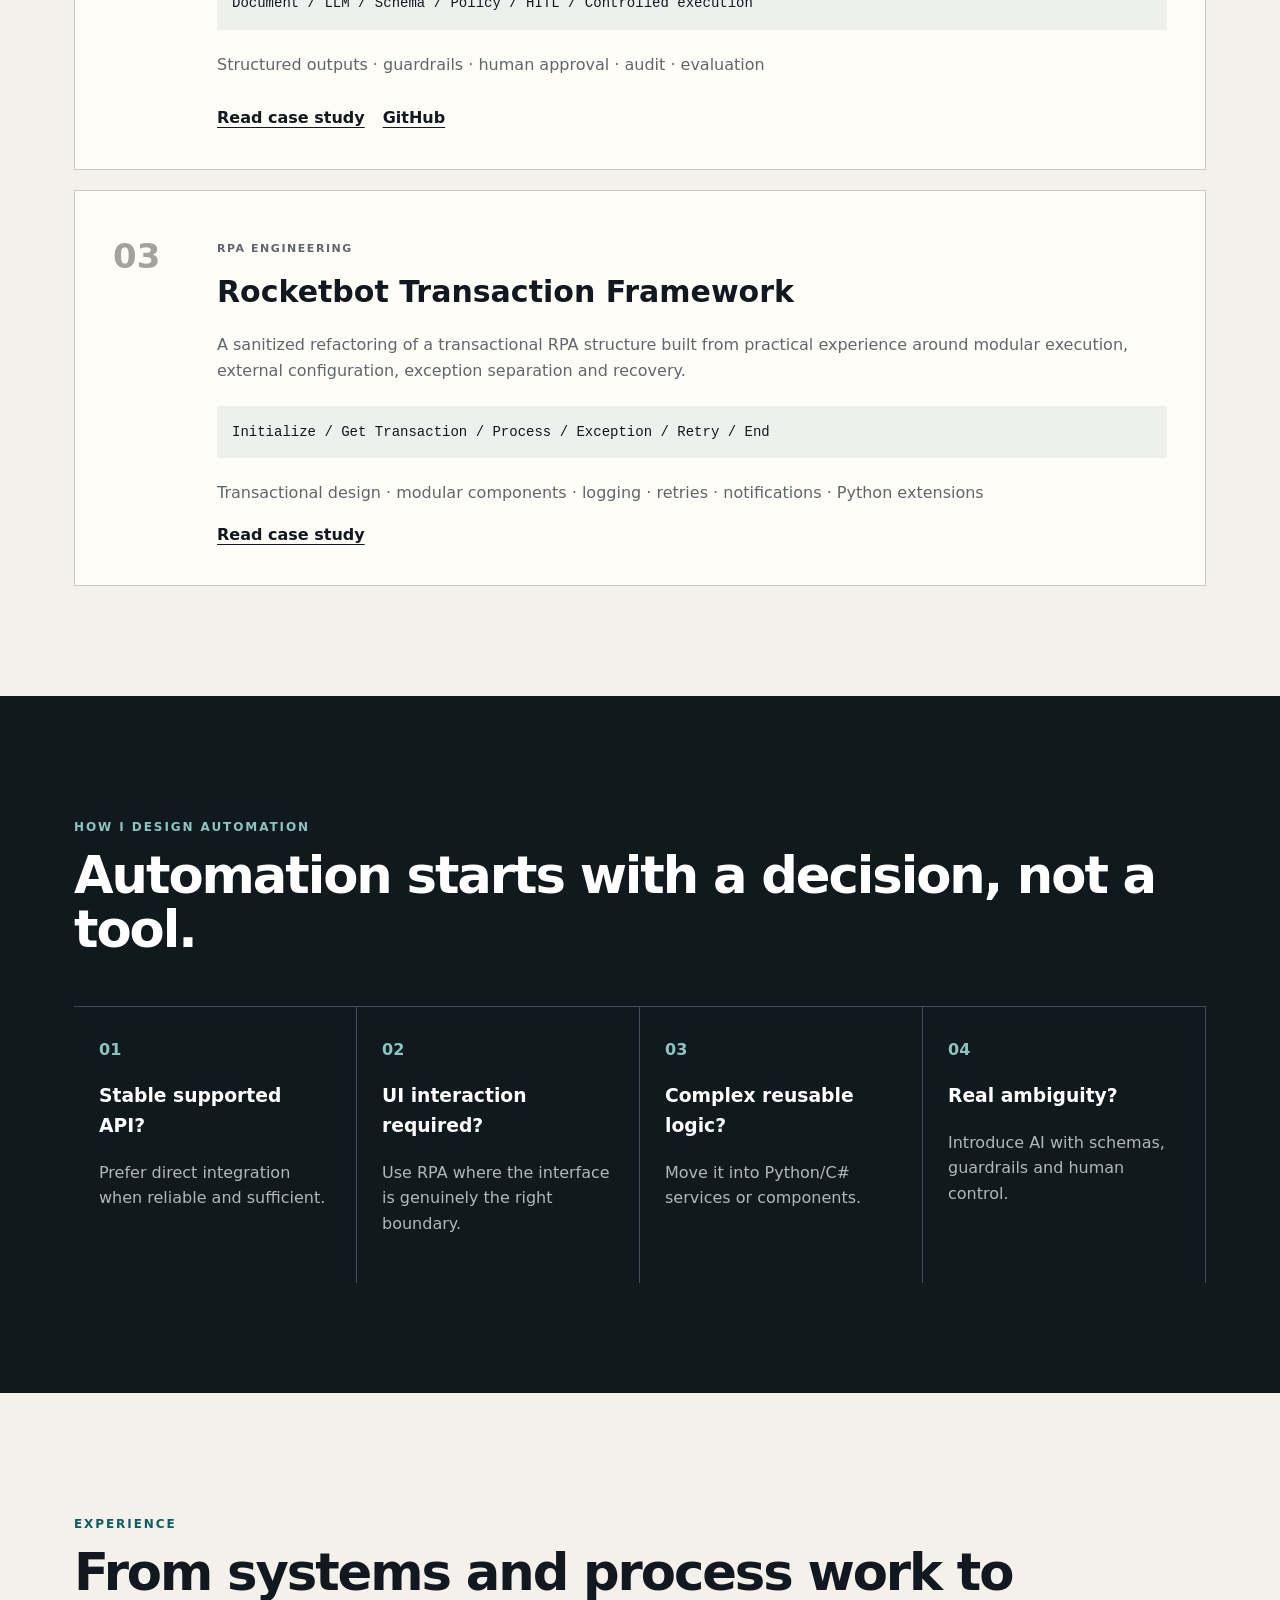
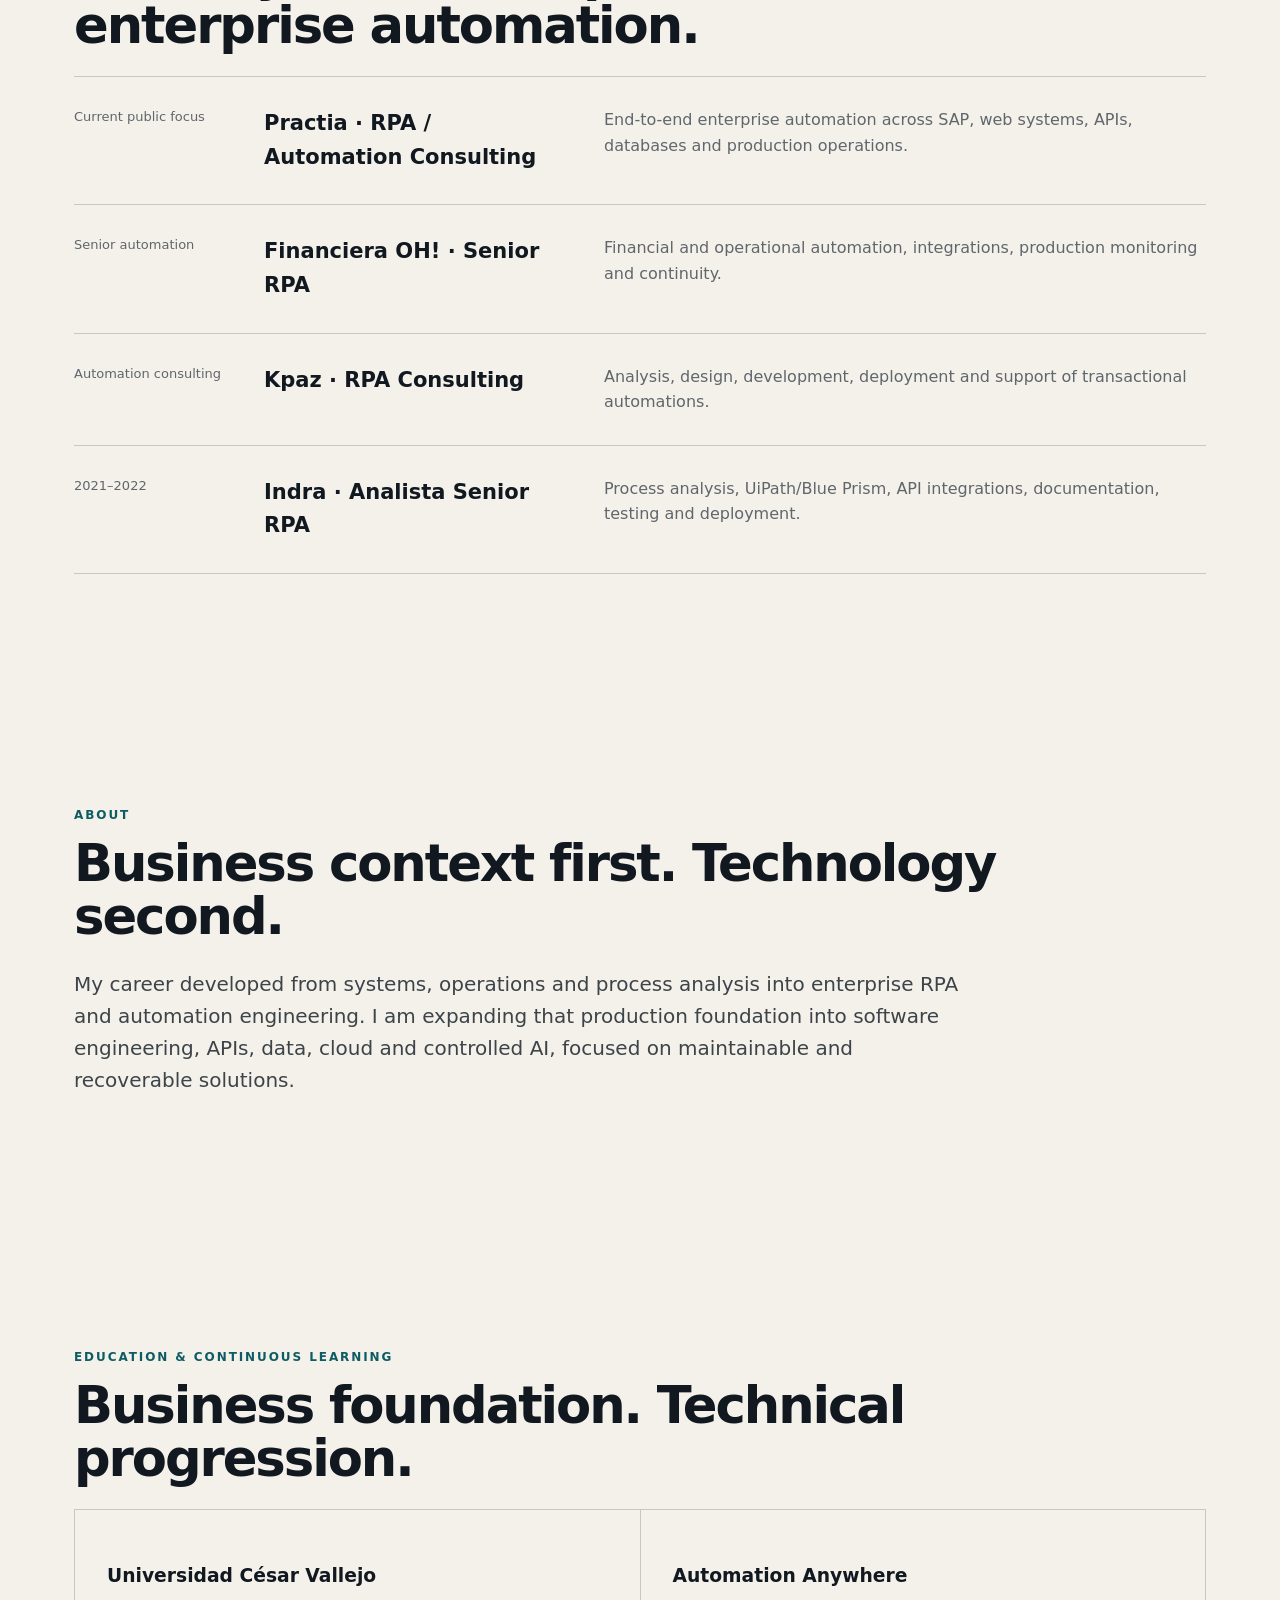
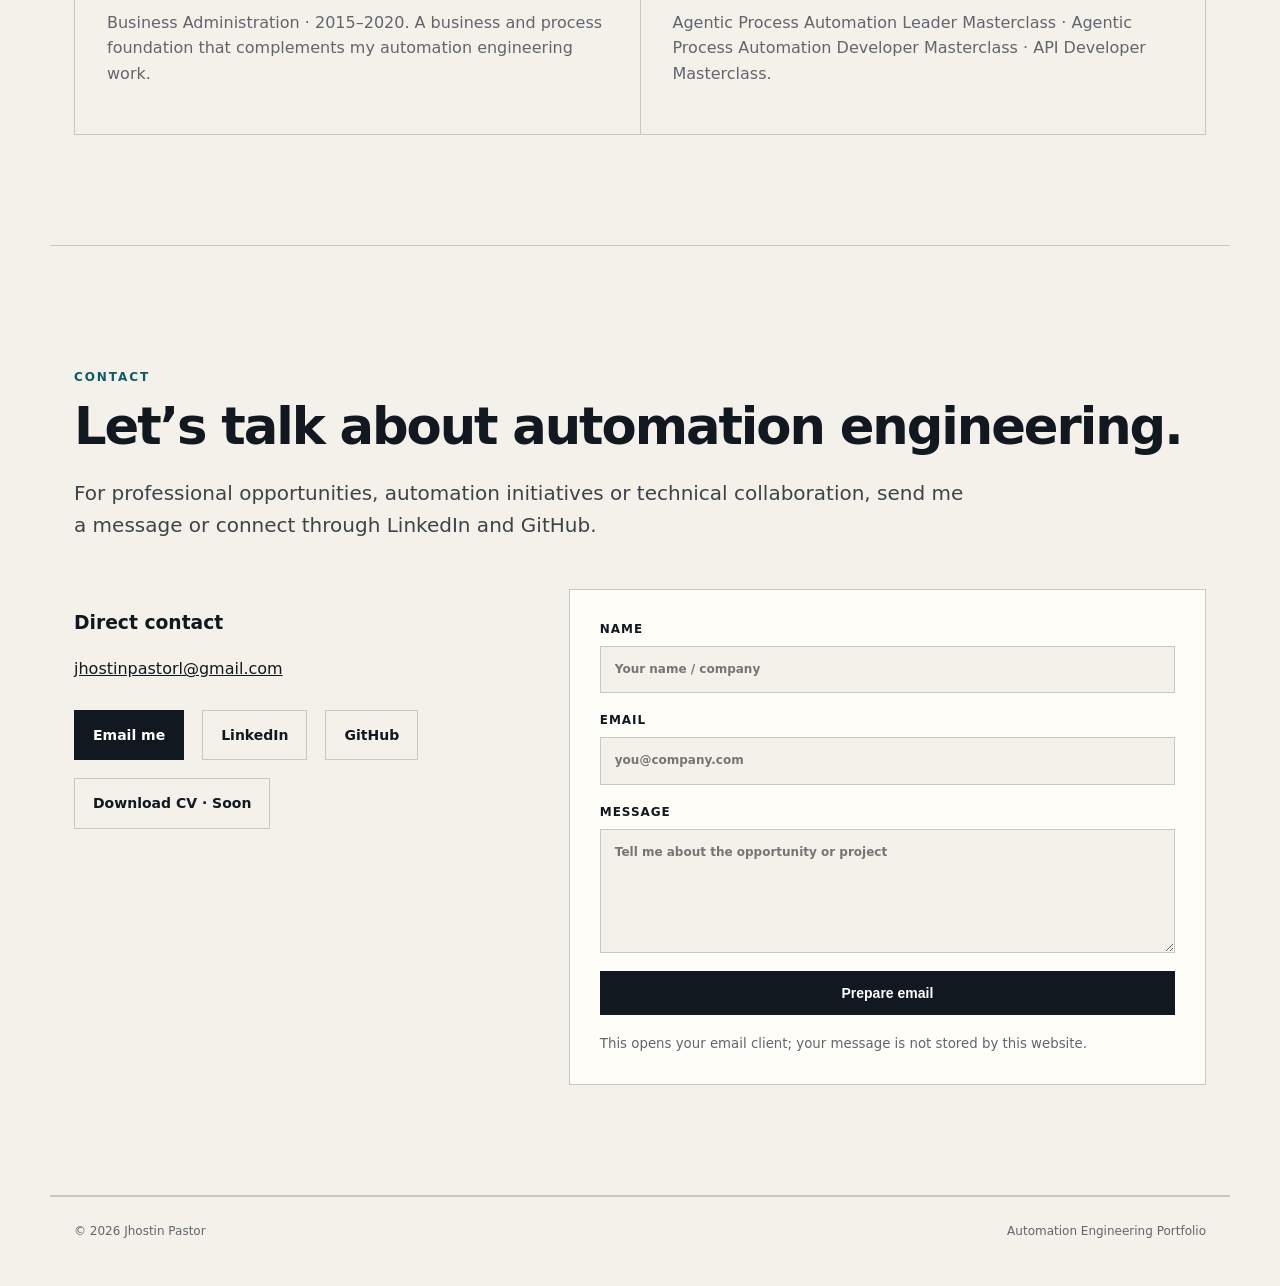
==== commit 12ca28cd: "Finalize live URL SEO and add future CV download CTA" ====
--- a/index.html
+++ b/index.html
@@ -1 +1 @@
-<!doctype html><html lang="en"><head><meta charset="utf-8"><meta name="viewport" content="width=device-width,initial-scale=1"><meta name="description" content="Jhostin Pastor — Senior Automation Engineer building end-to-end solutions with RPA, Python, C#, APIs, data and controlled AI."><meta name="robots" content="index,follow"><title>Jhostin Pastor | Senior Automation Engineer</title><link rel="stylesheet" href="styles.css"><link rel="icon" href="favicon.svg" type="image/svg+xml"></head><body><header><nav><a class="brand" href="#top">JP</a><div class="navlinks"><a href="#work">Work</a><a href="#architecture">Architecture</a><a href="#experience">Experience</a><a href="#about">About</a><a href="#contact">Contact</a></div><div class="navtools"><a class="lang" href="es/">ES</a><span>/</span><b>EN</b><a class="button small" href="#contact">Contact me</a></div></nav></header><main id="top"><section class="hero"><div><p class="eyebrow">AUTOMATION ENGINEERING · INTELLIGENT AUTOMATION</p><h1>Jhostin Pastor</h1><h2>Senior Automation Engineer</h2><p class="lead">I design end-to-end automation solutions combining <strong>RPA, software, APIs, data and controlled AI</strong>—choosing the right execution model for the problem instead of forcing every process into a bot.</p><div class="actions"><a class="button" href="#work">View case studies</a><a class="ghost" href="#contact">Contact me</a></div></div><aside class="signal"><span>CORE DIRECTION</span><b>RPA / Automation Engineering / Intelligent Automation</b><hr><p>Production automation · Enterprise integration · Reliability · System design</p></aside></section><section class="strip"><span>Python</span><span>REST APIs</span><span>C#</span><span>SQL</span><span>UiPath</span><span>Automation Anywhere</span><span>Blue Prism</span><span>Rocketbot</span></section><section id="work" class="section"><p class="eyebrow">SELECTED ENGINEERING WORK</p><h2>Case studies, not tutorial projects.</h2><div class="projects"><article class="card featured"><div class="num">01</div><div><p class="tag">AUTOMATION ENGINEERING</p><h3>Enterprise Automation Orchestrator</h3><p>Reliable orchestration with durable state outside the robot.</p><div class="flow">Request / FastAPI / PostgreSQL / Redis / Workers / API + RPA</div><p>Idempotency · retries/backoff · dead-letter/replay · observability · tests · CI</p><div class="actions"><a href="case-studies/enterprise-automation-orchestrator.html">Read case study</a><a href="https://github.com/jhostinpastorl-blip/enterprise-automation-orchestrator">GitHub</a></div></div></article><article class="card"><div class="num">02</div><div><p class="tag">INTELLIGENT AUTOMATION</p><h3>Intelligent Automation Case Orchestrator</h3><p>Controlled LLM-assisted case triage with deterministic authorization.</p><div class="flow">Document / LLM / Schema / Policy / HITL / Controlled execution</div><p>Structured outputs · guardrails · human approval · audit · evaluation</p><div class="actions"><a href="case-studies/intelligent-automation-case-orchestrator.html">Read case study</a><a href="https://github.com/jhostinpastorl-blip/intelligent-automation-case-orchestrator">GitHub</a></div></div></article><article class="card"><div class="num">03</div><div><p class="tag">RPA ENGINEERING</p><h3>Rocketbot Transaction Framework</h3><p>A sanitized refactoring derived from practical transactional RPA work, exposing the engineering structure without publishing private historical artifacts.</p><div class="flow">Initialize / Get Transaction / Process / Exception / Retry / End</div><p>Transactional design · modular components · logging · retries · notifications · Python extensions</p><a href="case-studies/rocketbot-transaction-framework.html">Read case study</a></div></article></div></section><section id="architecture" class="section dark"><p class="eyebrow">HOW I DESIGN AUTOMATION</p><h2>Automation starts with a decision, not a tool.</h2><div class="decision"><div><b>01</b><h3>Stable supported API?</h3><p>Prefer direct integration when reliable and sufficient.</p></div><div><b>02</b><h3>UI interaction required?</h3><p>Use RPA where the interface is genuinely the right boundary.</p></div><div><b>03</b><h3>Complex reusable logic?</h3><p>Move it into Python/C# services or components.</p></div><div><b>04</b><h3>Real ambiguity?</h3><p>Introduce AI with schemas, guardrails and human control.</p></div></div></section><section id="experience" class="section"><p class="eyebrow">EXPERIENCE</p><h2>From systems and process work to enterprise automation.</h2><div class="timeline"><div><span>Current public focus</span><h3>Practia · RPA / Automation Consulting</h3><p>End-to-end enterprise automation across SAP, web systems, APIs, databases and production operations.</p></div><div><span>Senior automation</span><h3>Financiera OH! · Senior RPA</h3><p>Financial and operational automation, integrations, production monitoring and continuity.</p></div><div><span>Automation consulting</span><h3>Kpaz · RPA Consulting</h3><p>Analysis, design, development, deployment and support of transactional automations.</p></div><div><span>2021–2022</span><h3>Indra · Analista Senior RPA</h3><p>Process analysis, UiPath/Blue Prism, API integrations, documentation, testing and deployment.</p></div></div></section><section id="about" class="section"><p class="eyebrow">ABOUT</p><h2>Business context first. Technology second.</h2><p class="lead compact">My career developed from systems, operations and process analysis into enterprise RPA and automation engineering. I am expanding that production foundation into software engineering, APIs, data, cloud and controlled AI, focused on maintainable and recoverable solutions.</p></section><section class="section"><p class="eyebrow">EDUCATION & CONTINUOUS LEARNING</p><h2>Business foundation. Technical evolution.</h2><div class="grid"><div><h3>Universidad César Vallejo</h3><p>Business Administration · 2015–2020. A business and process foundation that complements automation engineering.</p></div><div><h3>Automation Anywhere</h3><p>Agentic Process Automation Leader Masterclass · Agentic Process Automation Developer Masterclass · API Developer Masterclass. Presented as training, not as a substitute for applied engineering evidence.</p></div></div></section><section id="contact" class="section contact"><p class="eyebrow">CONTACT</p><h2>Let’s talk about automation engineering.</h2><p class="lead compact">For professional opportunities, automation initiatives or technical collaboration, send me a message or connect through LinkedIn and GitHub.</p><div class="contactbox"><div><h3>Direct contact</h3><p><a href="mailto:jhostinpastorl@gmail.com">jhostinpastorl@gmail.com</a></p><div class="actions"><a class="button" href="mailto:jhostinpastorl@gmail.com">Email me</a><a class="ghost" href="https://www.linkedin.com/in/jhostin-jhonatan-pastor-lliuya">LinkedIn</a><a class="ghost" href="https://github.com/jhostinpastorl-blip">GitHub</a></div></div><form class="contactform" action="mailto:jhostinpastorl@gmail.com" method="get"><label>Name<input name="subject" required placeholder="Your name / company"></label><label>Email<input type="email" name="email" required placeholder="you@company.com"></label><label>Message<textarea name="body" required rows="5" placeholder="Tell me about the opportunity or project"></textarea></label><button class="button" type="submit">Prepare email</button><small>This opens your email client; your message is not stored by this website.</small></form></div></section></main><footer><span>© 2026 Jhostin Pastor</span><span>Automation Engineering Portfolio</span></footer></body></html>+<!doctype html><html lang="en"><head><meta charset="utf-8"><meta name="viewport" content="width=device-width,initial-scale=1"><meta name="description" content="Jhostin Pastor — Senior Automation Engineer building end-to-end solutions with RPA, Python, C#, APIs, data and controlled AI."><meta name="robots" content="index,follow"><meta property="og:type" content="website"><meta property="og:title" content="Jhostin Pastor | Senior Automation Engineer"><meta property="og:description" content="Automation Engineering · RPA · Python · APIs · Intelligent Automation"><meta property="og:url" content="https://jhostinpastor.jhostinpastorl.workers.dev/"><meta name="twitter:card" content="summary"><meta name="twitter:title" content="Jhostin Pastor | Senior Automation Engineer"><meta name="twitter:description" content="Automation Engineering · RPA · Python · APIs · Intelligent Automation"><link rel="canonical" href="https://jhostinpastor.jhostinpastorl.workers.dev/"><link rel="alternate" hreflang="en" href="https://jhostinpastor.jhostinpastorl.workers.dev/"><link rel="alternate" hreflang="es" href="https://jhostinpastor.jhostinpastorl.workers.dev/es/"><link rel="alternate" hreflang="x-default" href="https://jhostinpastor.jhostinpastorl.workers.dev/"><title>Jhostin Pastor | Senior Automation Engineer</title><link rel="stylesheet" href="styles.css"><link rel="icon" href="favicon.svg" type="image/svg+xml"></head><body><header><nav><a class="brand" href="#top">JP</a><div class="navlinks"><a href="#work">Work</a><a href="#architecture">Architecture</a><a href="#experience">Experience</a><a href="#about">About</a><a href="#contact">Contact</a></div><div class="navtools"><a class="lang" href="es/">ES</a><span>/</span><b>EN</b><a class="button small" href="#contact">Contact me</a></div></nav></header><main id="top"><section class="hero"><div><p class="eyebrow">AUTOMATION ENGINEERING · INTELLIGENT AUTOMATION</p><h1>Jhostin Pastor</h1><h2>Senior Automation Engineer</h2><p class="lead">I design end-to-end automation solutions combining <strong>RPA, software, APIs, data and controlled AI</strong>—choosing the right execution model for the problem instead of forcing every process into a bot.</p><div class="actions"><a class="button" href="#work">View case studies</a><a class="ghost" href="#contact">Contact me</a><span class="button disabled" aria-disabled="true" title="CV will be published after final review">Download CV · Soon</span></div></div><aside class="signal"><span>CORE DIRECTION</span><b>RPA / Automation Engineering / Intelligent Automation</b><hr><p>Production automation · Enterprise integration · Reliability · System design</p></aside></section><section class="strip"><span>Python</span><span>REST APIs</span><span>C#</span><span>SQL</span><span>UiPath</span><span>Automation Anywhere</span><span>Blue Prism</span><span>Rocketbot</span></section><section id="work" class="section"><p class="eyebrow">SELECTED ENGINEERING WORK</p><h2>Case studies, not tutorial projects.</h2><div class="projects"><article class="card featured"><div class="num">01</div><div><p class="tag">AUTOMATION ENGINEERING</p><h3>Enterprise Automation Orchestrator</h3><p>Reliable orchestration with durable state outside the robot.</p><div class="flow">Request / FastAPI / PostgreSQL / Redis / Workers / API + RPA</div><p>Idempotency · retries/backoff · dead-letter/replay · observability · tests · CI</p><div class="actions"><a href="case-studies/enterprise-automation-orchestrator.html">Read case study</a><a href="https://github.com/jhostinpastorl-blip/enterprise-automation-orchestrator">GitHub</a></div></div></article><article class="card"><div class="num">02</div><div><p class="tag">INTELLIGENT AUTOMATION</p><h3>Intelligent Automation Case Orchestrator</h3><p>Controlled LLM-assisted case triage with deterministic authorization.</p><div class="flow">Document / LLM / Schema / Policy / HITL / Controlled execution</div><p>Structured outputs · guardrails · human approval · audit · evaluation</p><div class="actions"><a href="case-studies/intelligent-automation-case-orchestrator.html">Read case study</a><a href="https://github.com/jhostinpastorl-blip/intelligent-automation-case-orchestrator">GitHub</a></div></div></article><article class="card"><div class="num">03</div><div><p class="tag">RPA ENGINEERING</p><h3>Rocketbot Transaction Framework</h3><p>A sanitized refactoring of a transactional RPA structure built from practical experience around modular execution, external configuration, exception separation and recovery.</p><div class="flow">Initialize / Get Transaction / Process / Exception / Retry / End</div><p>Transactional design · modular components · logging · retries · notifications · Python extensions</p><a href="case-studies/rocketbot-transaction-framework.html">Read case study</a></div></article></div></section><section id="architecture" class="section dark"><p class="eyebrow">HOW I DESIGN AUTOMATION</p><h2>Automation starts with a decision, not a tool.</h2><div class="decision"><div><b>01</b><h3>Stable supported API?</h3><p>Prefer direct integration when reliable and sufficient.</p></div><div><b>02</b><h3>UI interaction required?</h3><p>Use RPA where the interface is genuinely the right boundary.</p></div><div><b>03</b><h3>Complex reusable logic?</h3><p>Move it into Python/C# services or components.</p></div><div><b>04</b><h3>Real ambiguity?</h3><p>Introduce AI with schemas, guardrails and human control.</p></div></div></section><section id="experience" class="section"><p class="eyebrow">EXPERIENCE</p><h2>From systems and process work to enterprise automation.</h2><div class="timeline"><div><span>Current public focus</span><h3>Practia · RPA / Automation Consulting</h3><p>End-to-end enterprise automation across SAP, web systems, APIs, databases and production operations.</p></div><div><span>Senior automation</span><h3>Financiera OH! · Senior RPA</h3><p>Financial and operational automation, integrations, production monitoring and continuity.</p></div><div><span>Automation consulting</span><h3>Kpaz · RPA Consulting</h3><p>Analysis, design, development, deployment and support of transactional automations.</p></div><div><span>2021–2022</span><h3>Indra · Analista Senior RPA</h3><p>Process analysis, UiPath/Blue Prism, API integrations, documentation, testing and deployment.</p></div></div></section><section id="about" class="section"><p class="eyebrow">ABOUT</p><h2>Business context first. Technology second.</h2><p class="lead compact">My career developed from systems, operations and process analysis into enterprise RPA and automation engineering. I am expanding that production foundation into software engineering, APIs, data, cloud and controlled AI, focused on maintainable and recoverable solutions.</p></section><section class="section"><p class="eyebrow">EDUCATION & CONTINUOUS LEARNING</p><h2>Business foundation. Technical progression.</h2><div class="grid"><div><h3>Universidad César Vallejo</h3><p>Business Administration · 2015–2020. A business and process foundation that complements my automation engineering work.</p></div><div><h3>Automation Anywhere</h3><p>Agentic Process Automation Leader Masterclass · Agentic Process Automation Developer Masterclass · API Developer Masterclass.</p></div></div></section><section id="contact" class="section contact"><p class="eyebrow">CONTACT</p><h2>Let’s talk about automation engineering.</h2><p class="lead compact">For professional opportunities, automation initiatives or technical collaboration, send me a message or connect through LinkedIn and GitHub.</p><div class="contactbox"><div><h3>Direct contact</h3><p><a href="mailto:jhostinpastorl@gmail.com">jhostinpastorl@gmail.com</a></p><div class="actions"><a class="button" href="mailto:jhostinpastorl@gmail.com">Email me</a><a class="ghost" href="https://www.linkedin.com/in/jhostin-jhonatan-pastor-lliuya">LinkedIn</a><a class="ghost" href="https://github.com/jhostinpastorl-blip">GitHub</a><span class="ghost disabled" aria-disabled="true">Download CV · Soon</span></div></div><form class="contactform" action="mailto:jhostinpastorl@gmail.com" method="get"><label>Name<input name="subject" required placeholder="Your name / company"></label><label>Email<input type="email" name="email" required placeholder="you@company.com"></label><label>Message<textarea name="body" required rows="5" placeholder="Tell me about the opportunity or project"></textarea></label><button class="button" type="submit">Prepare email</button><small>This opens your email client; your message is not stored by this website.</small></form></div></section></main><footer><span>© 2026 Jhostin Pastor</span><span>Automation Engineering Portfolio</span></footer></body></html>
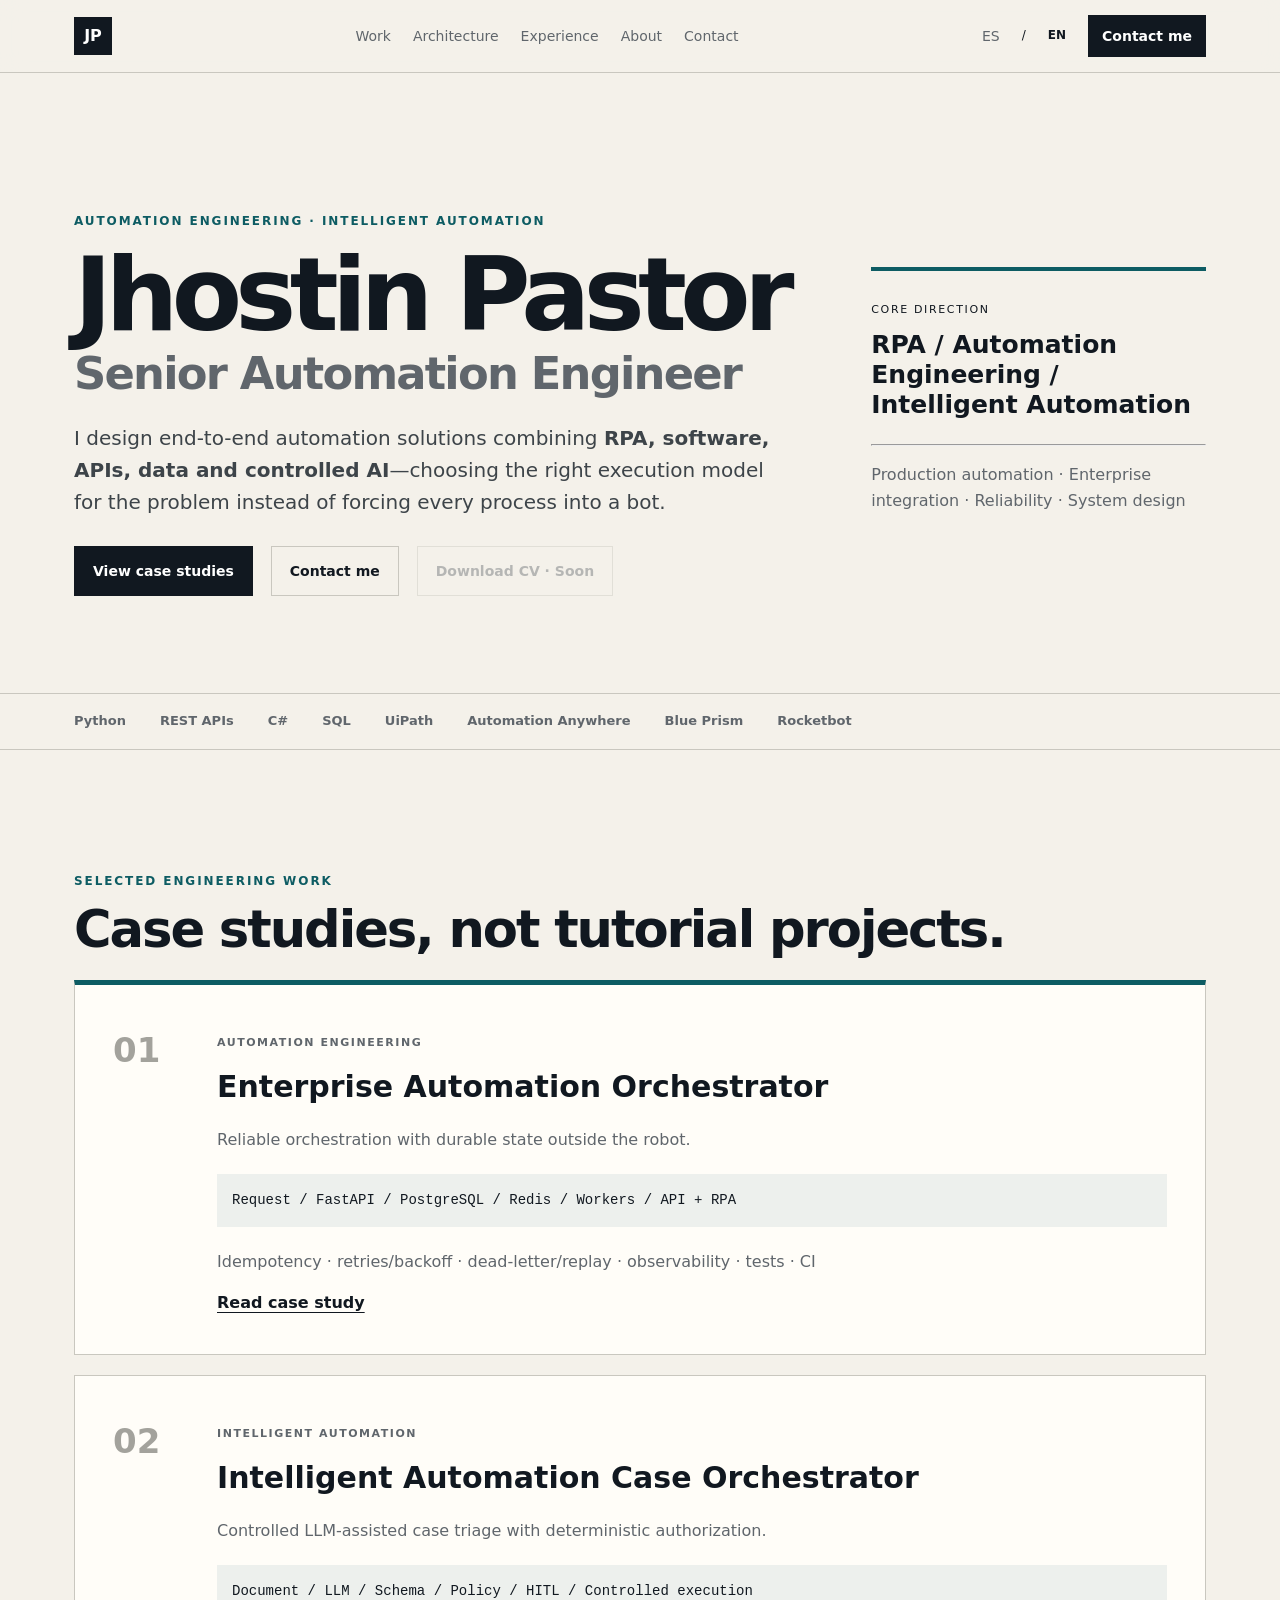
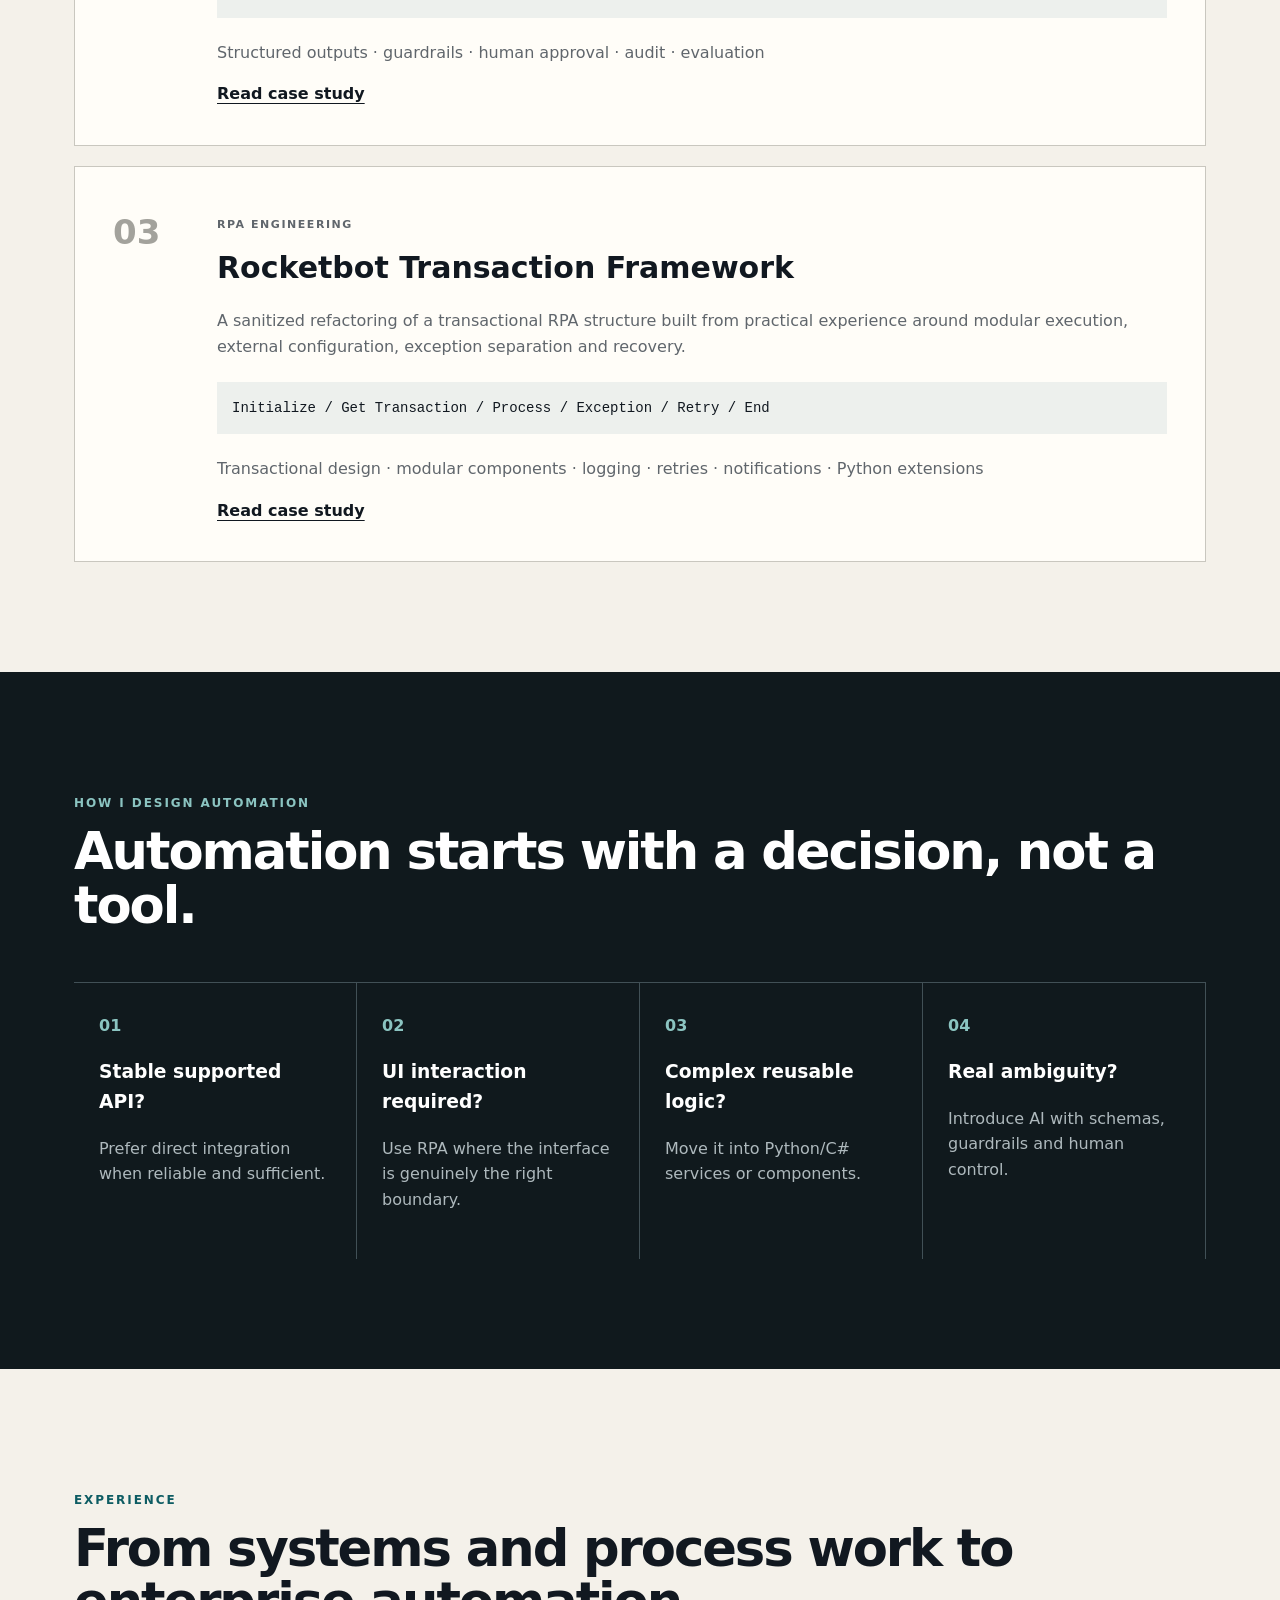
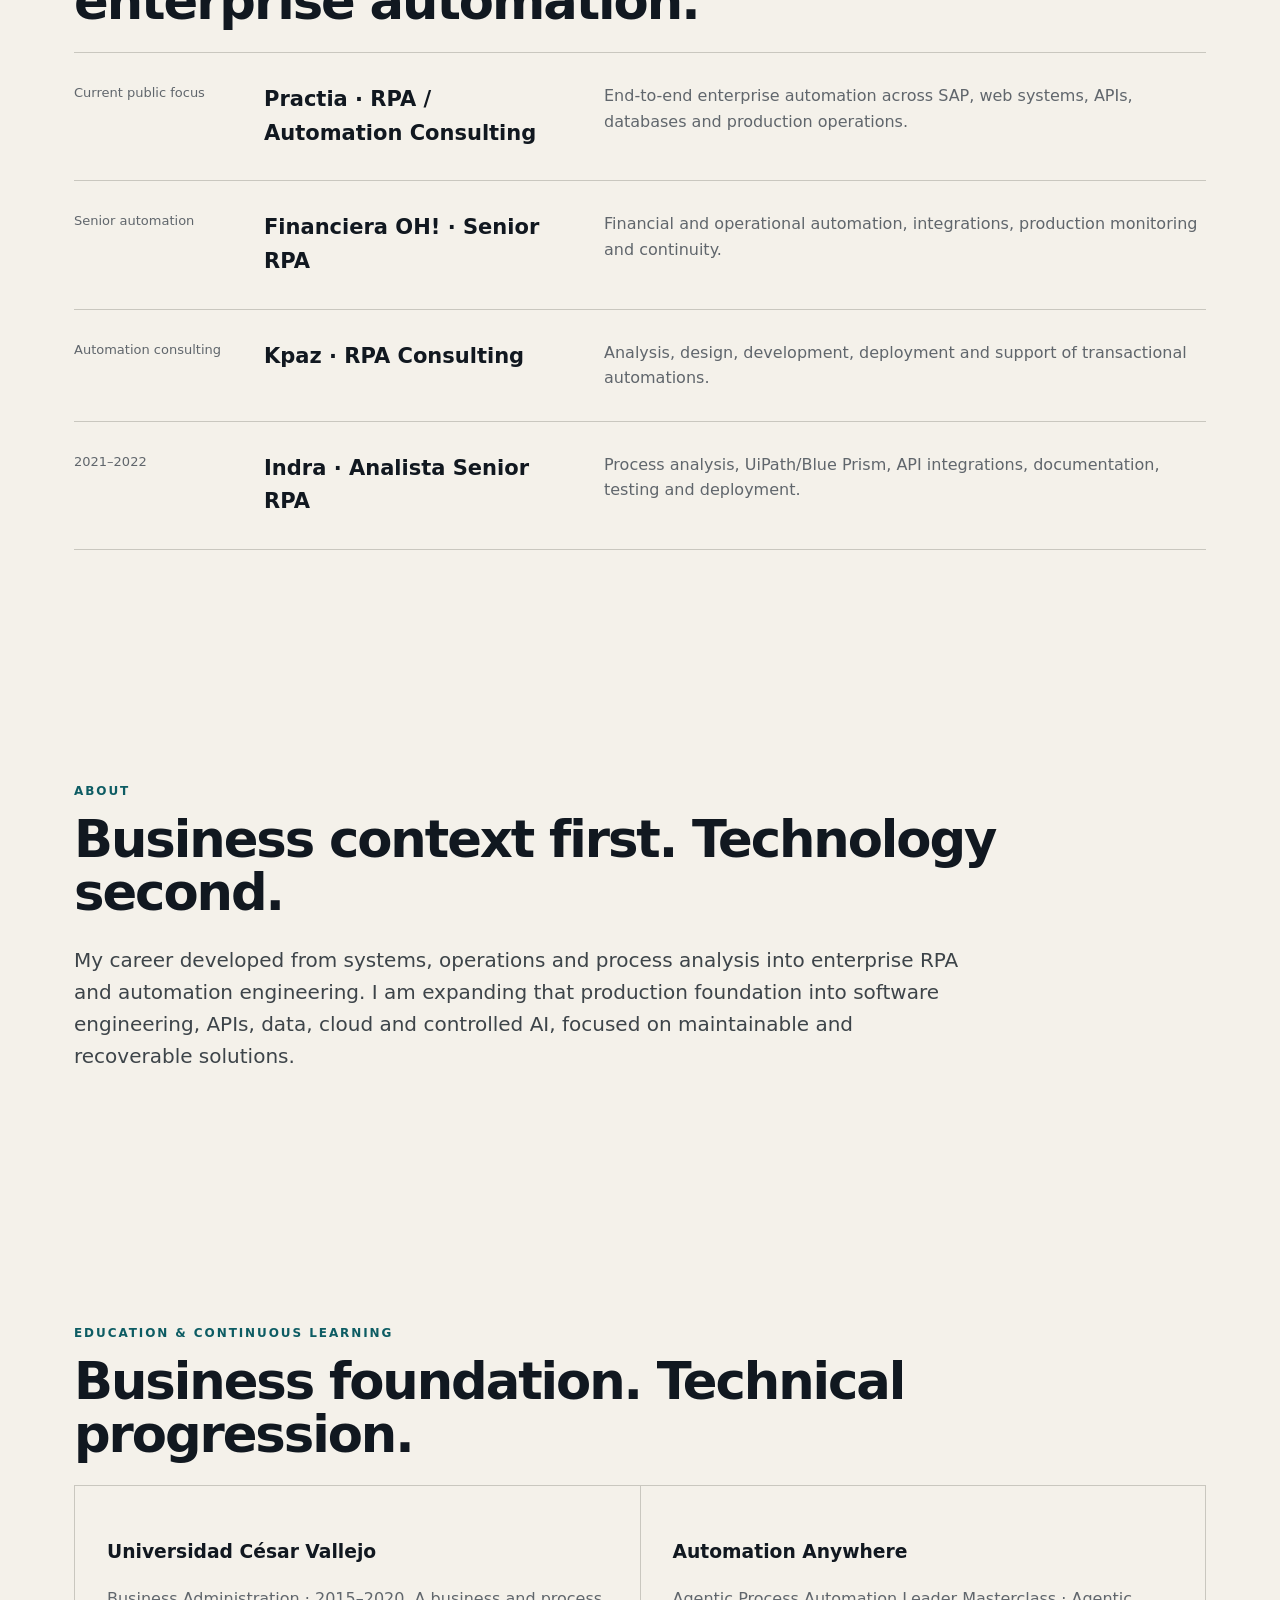
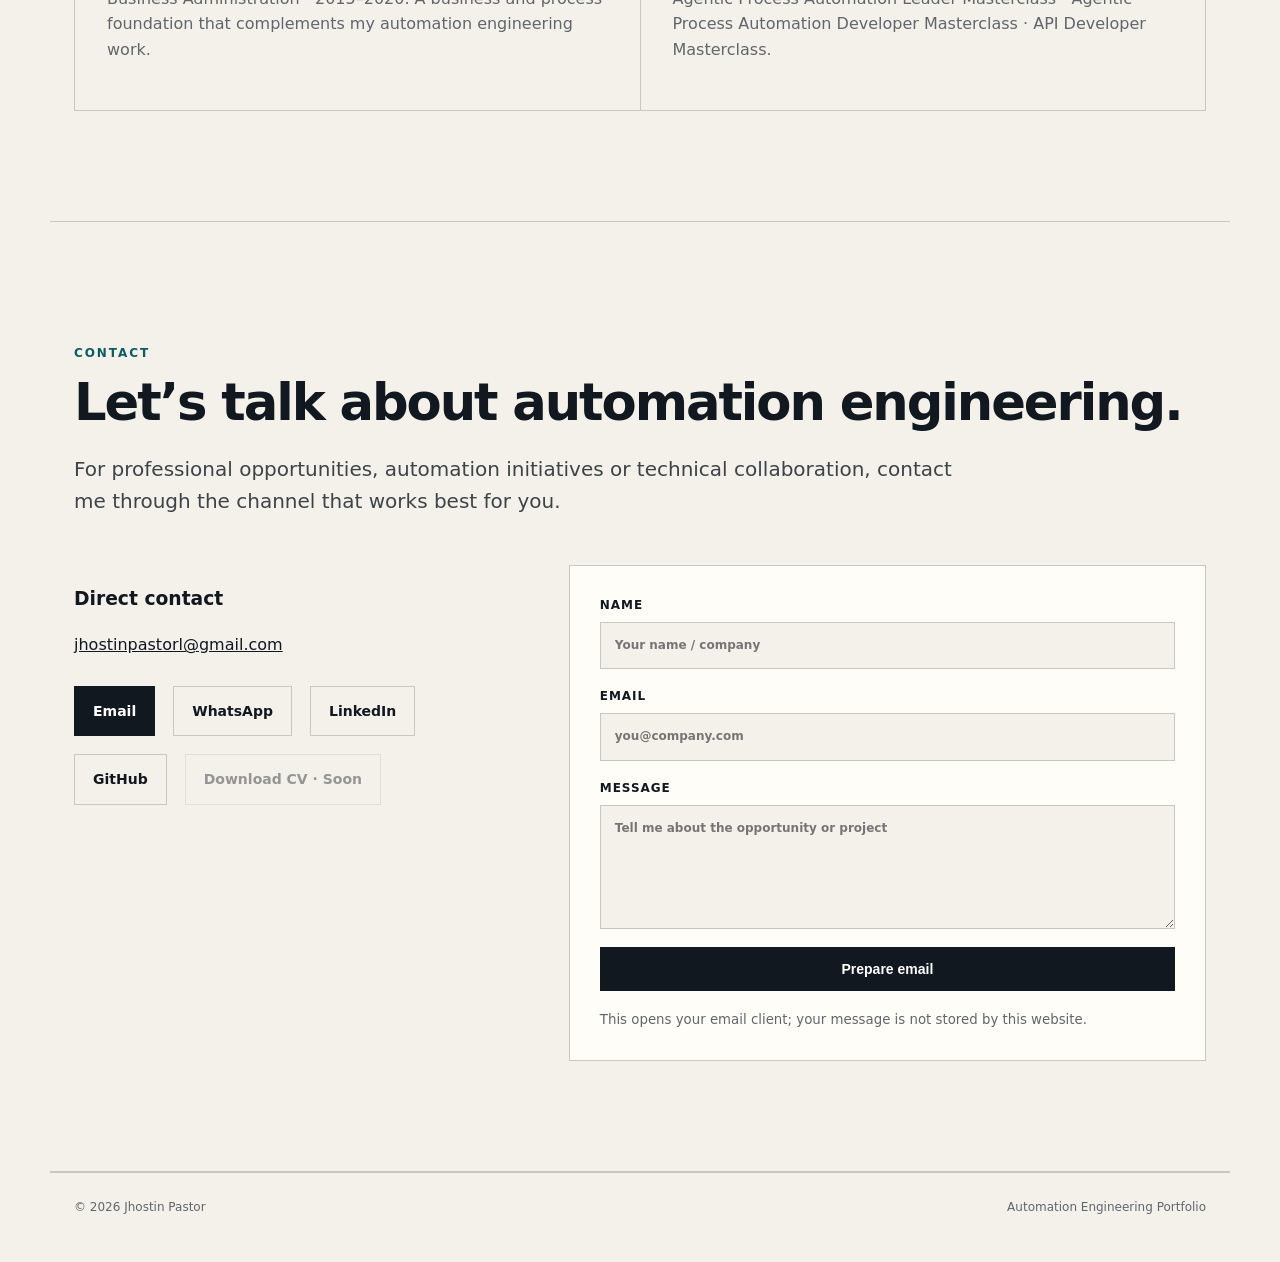
==== commit 31fdde10: "Add professional WhatsApp contact option" ====
--- a/index.html
+++ b/index.html
@@ -1 +1 @@
-<!doctype html><html lang="en"><head><meta charset="utf-8"><meta name="viewport" content="width=device-width,initial-scale=1"><meta name="description" content="Jhostin Pastor — Senior Automation Engineer building end-to-end solutions with RPA, Python, C#, APIs, data and controlled AI."><meta name="robots" content="index,follow"><meta property="og:type" content="website"><meta property="og:title" content="Jhostin Pastor | Senior Automation Engineer"><meta property="og:description" content="Automation Engineering · RPA · Python · APIs · Intelligent Automation"><meta property="og:url" content="https://jhostinpastor.jhostinpastorl.workers.dev/"><meta name="twitter:card" content="summary"><meta name="twitter:title" content="Jhostin Pastor | Senior Automation Engineer"><meta name="twitter:description" content="Automation Engineering · RPA · Python · APIs · Intelligent Automation"><link rel="canonical" href="https://jhostinpastor.jhostinpastorl.workers.dev/"><link rel="alternate" hreflang="en" href="https://jhostinpastor.jhostinpastorl.workers.dev/"><link rel="alternate" hreflang="es" href="https://jhostinpastor.jhostinpastorl.workers.dev/es/"><link rel="alternate" hreflang="x-default" href="https://jhostinpastor.jhostinpastorl.workers.dev/"><title>Jhostin Pastor | Senior Automation Engineer</title><link rel="stylesheet" href="styles.css"><link rel="icon" href="favicon.svg" type="image/svg+xml"></head><body><header><nav><a class="brand" href="#top">JP</a><div class="navlinks"><a href="#work">Work</a><a href="#architecture">Architecture</a><a href="#experience">Experience</a><a href="#about">About</a><a href="#contact">Contact</a></div><div class="navtools"><a class="lang" href="es/">ES</a><span>/</span><b>EN</b><a class="button small" href="#contact">Contact me</a></div></nav></header><main id="top"><section class="hero"><div><p class="eyebrow">AUTOMATION ENGINEERING · INTELLIGENT AUTOMATION</p><h1>Jhostin Pastor</h1><h2>Senior Automation Engineer</h2><p class="lead">I design end-to-end automation solutions combining <strong>RPA, software, APIs, data and controlled AI</strong>—choosing the right execution model for the problem instead of forcing every process into a bot.</p><div class="actions"><a class="button" href="#work">View case studies</a><a class="ghost" href="#contact">Contact me</a><span class="button disabled" aria-disabled="true" title="CV will be published after final review">Download CV · Soon</span></div></div><aside class="signal"><span>CORE DIRECTION</span><b>RPA / Automation Engineering / Intelligent Automation</b><hr><p>Production automation · Enterprise integration · Reliability · System design</p></aside></section><section class="strip"><span>Python</span><span>REST APIs</span><span>C#</span><span>SQL</span><span>UiPath</span><span>Automation Anywhere</span><span>Blue Prism</span><span>Rocketbot</span></section><section id="work" class="section"><p class="eyebrow">SELECTED ENGINEERING WORK</p><h2>Case studies, not tutorial projects.</h2><div class="projects"><article class="card featured"><div class="num">01</div><div><p class="tag">AUTOMATION ENGINEERING</p><h3>Enterprise Automation Orchestrator</h3><p>Reliable orchestration with durable state outside the robot.</p><div class="flow">Request / FastAPI / PostgreSQL / Redis / Workers / API + RPA</div><p>Idempotency · retries/backoff · dead-letter/replay · observability · tests · CI</p><div class="actions"><a href="case-studies/enterprise-automation-orchestrator.html">Read case study</a><a href="https://github.com/jhostinpastorl-blip/enterprise-automation-orchestrator">GitHub</a></div></div></article><article class="card"><div class="num">02</div><div><p class="tag">INTELLIGENT AUTOMATION</p><h3>Intelligent Automation Case Orchestrator</h3><p>Controlled LLM-assisted case triage with deterministic authorization.</p><div class="flow">Document / LLM / Schema / Policy / HITL / Controlled execution</div><p>Structured outputs · guardrails · human approval · audit · evaluation</p><div class="actions"><a href="case-studies/intelligent-automation-case-orchestrator.html">Read case study</a><a href="https://github.com/jhostinpastorl-blip/intelligent-automation-case-orchestrator">GitHub</a></div></div></article><article class="card"><div class="num">03</div><div><p class="tag">RPA ENGINEERING</p><h3>Rocketbot Transaction Framework</h3><p>A sanitized refactoring of a transactional RPA structure built from practical experience around modular execution, external configuration, exception separation and recovery.</p><div class="flow">Initialize / Get Transaction / Process / Exception / Retry / End</div><p>Transactional design · modular components · logging · retries · notifications · Python extensions</p><a href="case-studies/rocketbot-transaction-framework.html">Read case study</a></div></article></div></section><section id="architecture" class="section dark"><p class="eyebrow">HOW I DESIGN AUTOMATION</p><h2>Automation starts with a decision, not a tool.</h2><div class="decision"><div><b>01</b><h3>Stable supported API?</h3><p>Prefer direct integration when reliable and sufficient.</p></div><div><b>02</b><h3>UI interaction required?</h3><p>Use RPA where the interface is genuinely the right boundary.</p></div><div><b>03</b><h3>Complex reusable logic?</h3><p>Move it into Python/C# services or components.</p></div><div><b>04</b><h3>Real ambiguity?</h3><p>Introduce AI with schemas, guardrails and human control.</p></div></div></section><section id="experience" class="section"><p class="eyebrow">EXPERIENCE</p><h2>From systems and process work to enterprise automation.</h2><div class="timeline"><div><span>Current public focus</span><h3>Practia · RPA / Automation Consulting</h3><p>End-to-end enterprise automation across SAP, web systems, APIs, databases and production operations.</p></div><div><span>Senior automation</span><h3>Financiera OH! · Senior RPA</h3><p>Financial and operational automation, integrations, production monitoring and continuity.</p></div><div><span>Automation consulting</span><h3>Kpaz · RPA Consulting</h3><p>Analysis, design, development, deployment and support of transactional automations.</p></div><div><span>2021–2022</span><h3>Indra · Analista Senior RPA</h3><p>Process analysis, UiPath/Blue Prism, API integrations, documentation, testing and deployment.</p></div></div></section><section id="about" class="section"><p class="eyebrow">ABOUT</p><h2>Business context first. Technology second.</h2><p class="lead compact">My career developed from systems, operations and process analysis into enterprise RPA and automation engineering. I am expanding that production foundation into software engineering, APIs, data, cloud and controlled AI, focused on maintainable and recoverable solutions.</p></section><section class="section"><p class="eyebrow">EDUCATION & CONTINUOUS LEARNING</p><h2>Business foundation. Technical progression.</h2><div class="grid"><div><h3>Universidad César Vallejo</h3><p>Business Administration · 2015–2020. A business and process foundation that complements my automation engineering work.</p></div><div><h3>Automation Anywhere</h3><p>Agentic Process Automation Leader Masterclass · Agentic Process Automation Developer Masterclass · API Developer Masterclass.</p></div></div></section><section id="contact" class="section contact"><p class="eyebrow">CONTACT</p><h2>Let’s talk about automation engineering.</h2><p class="lead compact">For professional opportunities, automation initiatives or technical collaboration, send me a message or connect through LinkedIn and GitHub.</p><div class="contactbox"><div><h3>Direct contact</h3><p><a href="mailto:jhostinpastorl@gmail.com">jhostinpastorl@gmail.com</a></p><div class="actions"><a class="button" href="mailto:jhostinpastorl@gmail.com">Email me</a><a class="ghost" href="https://www.linkedin.com/in/jhostin-jhonatan-pastor-lliuya">LinkedIn</a><a class="ghost" href="https://github.com/jhostinpastorl-blip">GitHub</a><span class="ghost disabled" aria-disabled="true">Download CV · Soon</span></div></div><form class="contactform" action="mailto:jhostinpastorl@gmail.com" method="get"><label>Name<input name="subject" required placeholder="Your name / company"></label><label>Email<input type="email" name="email" required placeholder="you@company.com"></label><label>Message<textarea name="body" required rows="5" placeholder="Tell me about the opportunity or project"></textarea></label><button class="button" type="submit">Prepare email</button><small>This opens your email client; your message is not stored by this website.</small></form></div></section></main><footer><span>© 2026 Jhostin Pastor</span><span>Automation Engineering Portfolio</span></footer></body></html>+<!doctype html><html lang="en"><head><meta charset="utf-8"><meta name="viewport" content="width=device-width,initial-scale=1"><meta name="description" content="Jhostin Pastor — Senior Automation Engineer building end-to-end solutions with RPA, Python, C#, APIs, data and controlled AI."><meta name="robots" content="index,follow"><meta property="og:type" content="website"><meta property="og:title" content="Jhostin Pastor | Senior Automation Engineer"><meta property="og:description" content="Automation Engineering · RPA · Python · APIs · Intelligent Automation"><meta property="og:url" content="https://jhostinpastor.jhostinpastorl.workers.dev/"><link rel="canonical" href="https://jhostinpastor.jhostinpastorl.workers.dev/"><link rel="alternate" hreflang="en" href="https://jhostinpastor.jhostinpastorl.workers.dev/"><link rel="alternate" hreflang="es" href="https://jhostinpastor.jhostinpastorl.workers.dev/es/"><title>Jhostin Pastor | Senior Automation Engineer</title><link rel="stylesheet" href="styles.css"><link rel="icon" href="favicon.svg"></head><body><header><nav><a class="brand" href="#top">JP</a><div class="navlinks"><a href="#work">Work</a><a href="#architecture">Architecture</a><a href="#experience">Experience</a><a href="#about">About</a><a href="#contact">Contact</a></div><div class="navtools"><a class="lang" href="es/">ES</a><span>/</span><b>EN</b><a class="button small" href="#contact">Contact me</a></div></nav></header><main id="top"><section class="hero"><div><p class="eyebrow">AUTOMATION ENGINEERING · INTELLIGENT AUTOMATION</p><h1>Jhostin Pastor</h1><h2>Senior Automation Engineer</h2><p class="lead">I design end-to-end automation solutions combining <strong>RPA, software, APIs, data and controlled AI</strong>—choosing the right execution model for the problem instead of forcing every process into a bot.</p><div class="actions"><a class="button" href="#work">View case studies</a><a class="ghost" href="#contact">Contact me</a><span class="button disabled">Download CV · Soon</span></div></div><aside class="signal"><span>CORE DIRECTION</span><b>RPA / Automation Engineering / Intelligent Automation</b><hr><p>Production automation · Enterprise integration · Reliability · System design</p></aside></section><section class="strip"><span>Python</span><span>REST APIs</span><span>C#</span><span>SQL</span><span>UiPath</span><span>Automation Anywhere</span><span>Blue Prism</span><span>Rocketbot</span></section><section id="work" class="section"><p class="eyebrow">SELECTED ENGINEERING WORK</p><h2>Case studies, not tutorial projects.</h2><div class="projects"><article class="card featured"><div class="num">01</div><div><p class="tag">AUTOMATION ENGINEERING</p><h3>Enterprise Automation Orchestrator</h3><p>Reliable orchestration with durable state outside the robot.</p><div class="flow">Request / FastAPI / PostgreSQL / Redis / Workers / API + RPA</div><p>Idempotency · retries/backoff · dead-letter/replay · observability · tests · CI</p><a href="case-studies/enterprise-automation-orchestrator.html">Read case study</a></div></article><article class="card"><div class="num">02</div><div><p class="tag">INTELLIGENT AUTOMATION</p><h3>Intelligent Automation Case Orchestrator</h3><p>Controlled LLM-assisted case triage with deterministic authorization.</p><div class="flow">Document / LLM / Schema / Policy / HITL / Controlled execution</div><p>Structured outputs · guardrails · human approval · audit · evaluation</p><a href="case-studies/intelligent-automation-case-orchestrator.html">Read case study</a></div></article><article class="card"><div class="num">03</div><div><p class="tag">RPA ENGINEERING</p><h3>Rocketbot Transaction Framework</h3><p>A sanitized refactoring of a transactional RPA structure built from practical experience around modular execution, external configuration, exception separation and recovery.</p><div class="flow">Initialize / Get Transaction / Process / Exception / Retry / End</div><p>Transactional design · modular components · logging · retries · notifications · Python extensions</p><a href="case-studies/rocketbot-transaction-framework.html">Read case study</a></div></article></div></section><section id="architecture" class="section dark"><p class="eyebrow">HOW I DESIGN AUTOMATION</p><h2>Automation starts with a decision, not a tool.</h2><div class="decision"><div><b>01</b><h3>Stable supported API?</h3><p>Prefer direct integration when reliable and sufficient.</p></div><div><b>02</b><h3>UI interaction required?</h3><p>Use RPA where the interface is genuinely the right boundary.</p></div><div><b>03</b><h3>Complex reusable logic?</h3><p>Move it into Python/C# services or components.</p></div><div><b>04</b><h3>Real ambiguity?</h3><p>Introduce AI with schemas, guardrails and human control.</p></div></div></section><section id="experience" class="section"><p class="eyebrow">EXPERIENCE</p><h2>From systems and process work to enterprise automation.</h2><div class="timeline"><div><span>Current public focus</span><h3>Practia · RPA / Automation Consulting</h3><p>End-to-end enterprise automation across SAP, web systems, APIs, databases and production operations.</p></div><div><span>Senior automation</span><h3>Financiera OH! · Senior RPA</h3><p>Financial and operational automation, integrations, production monitoring and continuity.</p></div><div><span>Automation consulting</span><h3>Kpaz · RPA Consulting</h3><p>Analysis, design, development, deployment and support of transactional automations.</p></div><div><span>2021–2022</span><h3>Indra · Analista Senior RPA</h3><p>Process analysis, UiPath/Blue Prism, API integrations, documentation, testing and deployment.</p></div></div></section><section id="about" class="section"><p class="eyebrow">ABOUT</p><h2>Business context first. Technology second.</h2><p class="lead compact">My career developed from systems, operations and process analysis into enterprise RPA and automation engineering. I am expanding that production foundation into software engineering, APIs, data, cloud and controlled AI, focused on maintainable and recoverable solutions.</p></section><section class="section"><p class="eyebrow">EDUCATION & CONTINUOUS LEARNING</p><h2>Business foundation. Technical progression.</h2><div class="grid"><div><h3>Universidad César Vallejo</h3><p>Business Administration · 2015–2020. A business and process foundation that complements my automation engineering work.</p></div><div><h3>Automation Anywhere</h3><p>Agentic Process Automation Leader Masterclass · Agentic Process Automation Developer Masterclass · API Developer Masterclass.</p></div></div></section><section id="contact" class="section contact"><p class="eyebrow">CONTACT</p><h2>Let’s talk about automation engineering.</h2><p class="lead compact">For professional opportunities, automation initiatives or technical collaboration, contact me through the channel that works best for you.</p><div class="contactbox"><div><h3>Direct contact</h3><p><a href="mailto:jhostinpastorl@gmail.com">jhostinpastorl@gmail.com</a></p><div class="actions"><a class="button" href="mailto:jhostinpastorl@gmail.com">Email</a><a class="ghost" href="https://wa.me/51994290494?text=Hello%20Jhostin%2C%20I%20saw%20your%20automation%20engineering%20portfolio%20and%20would%20like%20to%20discuss%20a%20professional%20opportunity.">WhatsApp</a><a class="ghost" href="https://www.linkedin.com/in/jhostin-jhonatan-pastor-lliuya">LinkedIn</a><a class="ghost" href="https://github.com/jhostinpastorl-blip">GitHub</a><span class="ghost disabled">Download CV · Soon</span></div></div><form class="contactform" action="mailto:jhostinpastorl@gmail.com" method="get"><label>Name<input name="subject" required placeholder="Your name / company"></label><label>Email<input type="email" name="email" required placeholder="you@company.com"></label><label>Message<textarea name="body" required rows="5" placeholder="Tell me about the opportunity or project"></textarea></label><button class="button" type="submit">Prepare email</button><small>This opens your email client; your message is not stored by this website.</small></form></div></section></main><footer><span>© 2026 Jhostin Pastor</span><span>Automation Engineering Portfolio</span></footer></body></html>
--- a/styles.css
+++ b/styles.css
@@ -1 +1 @@
-:root{--bg:#f4f1ea;--ink:#111820;--muted:#60666c;--line:#c9c7bf;--panel:#fffdf8;--accent:#0d5c63;--dark:#10191d}*{box-sizing:border-box}html{scroll-behavior:smooth}body{margin:0;background:var(--bg);color:var(--ink);font-family:Inter,ui-sans-serif,system-ui,-apple-system,BlinkMacSystemFont,"Segoe UI",sans-serif;line-height:1.6}a{color:inherit}header{position:sticky;top:0;z-index:10;background:rgba(244,241,234,.92);backdrop-filter:blur(12px);border-bottom:1px solid var(--line)}nav{max-width:1180px;margin:auto;height:72px;display:flex;align-items:center;justify-content:space-between;padding:0 24px}.brand{display:grid;place-items:center;width:38px;height:38px;background:var(--ink);color:white;text-decoration:none;font-weight:800}.navlinks,.navtools{display:flex;align-items:center;gap:22px}.navlinks a,.lang{text-decoration:none;font-size:14px;color:var(--muted)}.navtools>span,.navtools>b{font-size:12px}main{overflow:hidden}.hero,.casehero{max-width:1180px;margin:auto;padding:100px 24px 70px}.hero{min-height:620px;display:grid;grid-template-columns:1.5fr .7fr;gap:80px;align-items:center}.casehero{padding-top:120px;padding-bottom:90px}.casehero h1{max-width:1000px;font-size:clamp(52px,7vw,92px)}.eyebrow{font-size:12px;letter-spacing:.16em;font-weight:800;color:var(--accent)}h1{font-size:clamp(56px,8vw,104px);line-height:.9;letter-spacing:-.065em;margin:18px 0 10px}h2{font-size:clamp(32px,4vw,54px);line-height:1.04;letter-spacing:-.04em;margin:8px 0 24px}.hero h2{color:var(--muted);font-size:clamp(28px,3.5vw,46px)}.lead{max-width:760px;font-size:20px;color:#3d4449}.lead.compact{max-width:900px}.actions{display:flex;gap:18px;align-items:center;flex-wrap:wrap;margin-top:28px}.button,.ghost{display:inline-block;padding:13px 18px;text-decoration:none;font-weight:750;font-size:14px}.button{background:var(--ink);color:white;border:1px solid var(--ink);cursor:pointer}.button.small{padding:9px 13px}.ghost{border:1px solid var(--line)}.signal{border-top:4px solid var(--accent);padding-top:24px}.signal span{font-size:11px;letter-spacing:.15em}.signal b{display:block;font-size:25px;line-height:1.2;margin:10px 0 24px}.signal p,.card p,.card li,.timeline p,.grid p{color:var(--muted)}.strip{border-block:1px solid var(--line);display:flex;gap:34px;white-space:nowrap;overflow:hidden;padding:17px max(24px,calc((100vw - 1132px)/2));font-size:13px;font-weight:700;color:var(--muted)}.section{max-width:1180px;margin:auto;padding:110px 24px}.projects{display:grid;gap:20px}.card{background:var(--panel);border:1px solid var(--line);padding:38px;display:grid;grid-template-columns:80px 1fr;gap:24px}.card.featured{border-top:5px solid var(--accent)}.num{font-size:34px;font-weight:900;color:#a3a29c}.tag{font-size:11px;letter-spacing:.14em;font-weight:800;color:var(--accent)}.card h3{font-size:30px;margin:4px 0 12px}.flow{font-family:ui-monospace,SFMono-Regular,Menlo,monospace;background:#edf0ed;padding:15px;margin:22px 0;font-size:14px}.flow.big{margin-top:45px;padding:22px;font-size:clamp(13px,2vw,18px);border-left:4px solid var(--accent)}.card a{font-weight:800;text-underline-offset:4px}.dark{max-width:none;background:var(--dark);color:white;padding-left:max(24px,calc((100vw - 1132px)/2));padding-right:max(24px,calc((100vw - 1132px)/2))}.dark .eyebrow{color:#8bc4c1}.architecture-diagram{display:grid;grid-template-columns:repeat(5,1fr);margin:48px 0;border:1px solid #415056}.architecture-diagram>div{padding:24px 18px;min-height:125px;border-right:1px solid #415056;display:flex;flex-direction:column;justify-content:space-between}.architecture-diagram>div:last-child{border-right:0}.architecture-diagram b{font-size:11px;color:#8bc4c1}.architecture-diagram span{font-size:18px;font-weight:800}.architecture-diagram small{color:#aeb9bd}.decision{display:grid;grid-template-columns:repeat(4,1fr);border-top:1px solid #415056;margin-top:50px}.decision>div{padding:30px 25px;border-right:1px solid #415056}.decision b{color:#8bc4c1}.decision p{color:#aeb9bd}.timeline{border-top:1px solid var(--line)}.timeline>div{display:grid;grid-template-columns:160px 310px 1fr;gap:30px;padding:30px 0;border-bottom:1px solid var(--line)}.timeline span{font-size:13px;color:var(--muted)}.timeline h3{margin:0;font-size:21px}.timeline p{margin:0}.grid{display:grid;grid-template-columns:1fr 1fr;border-top:1px solid var(--line);border-left:1px solid var(--line)}.grid>div{padding:32px;border-right:1px solid var(--line);border-bottom:1px solid var(--line)}.casegrid,.contactbox{display:grid;grid-template-columns:1fr 1fr;gap:70px}.casegrid article p:last-child{color:var(--muted);font-size:18px}.contact{border-block:1px solid var(--line)}.contactbox{grid-template-columns:.8fr 1.2fr;margin-top:48px}.contactform{display:grid;gap:18px;background:var(--panel);border:1px solid var(--line);padding:30px}.contactform label{display:grid;gap:7px;font-size:12px;font-weight:800;letter-spacing:.08em;text-transform:uppercase}.contactform input,.contactform textarea{width:100%;border:1px solid var(--line);background:var(--bg);padding:13px 14px;font:inherit}.contactform small{color:var(--muted)}.cta{max-width:1180px;margin:0 auto 80px;padding:70px 24px;border-top:5px solid var(--accent)}footer{border-top:1px solid var(--line);max-width:1180px;margin:auto;padding:25px 24px 45px;display:flex;justify-content:space-between;color:var(--muted);font-size:12px}@media(max-width:900px){.navlinks{display:none}.navtools{gap:10px}.navtools .button{display:none}.hero{grid-template-columns:1fr;gap:40px;padding-top:70px}.card,.timeline>div,.grid,.casegrid,.contactbox{grid-template-columns:1fr}.architecture-diagram{grid-template-columns:1fr}.architecture-diagram>div{min-height:auto;border-right:0;border-bottom:1px solid #415056;gap:8px}.architecture-diagram>div:last-child{border-bottom:0}.decision{grid-template-columns:1fr}.decision>div{border-right:0;border-bottom:1px solid #415056}footer{gap:20px;flex-direction:column}}+:root{--bg:#f4f1ea;--ink:#111820;--muted:#60666c;--line:#c9c7bf;--panel:#fffdf8;--accent:#0d5c63;--dark:#10191d}*{box-sizing:border-box}html{scroll-behavior:smooth}body{margin:0;background:var(--bg);color:var(--ink);font-family:Inter,ui-sans-serif,system-ui,-apple-system,BlinkMacSystemFont,"Segoe UI",sans-serif;line-height:1.6}a{color:inherit}header{position:sticky;top:0;z-index:10;background:rgba(244,241,234,.92);backdrop-filter:blur(12px);border-bottom:1px solid var(--line)}nav{max-width:1180px;margin:auto;height:72px;display:flex;align-items:center;justify-content:space-between;padding:0 24px}.brand{display:grid;place-items:center;width:38px;height:38px;background:var(--ink);color:white;text-decoration:none;font-weight:800}.navlinks,.navtools{display:flex;align-items:center;gap:22px}.navlinks a,.lang{text-decoration:none;font-size:14px;color:var(--muted)}.navtools>span,.navtools>b{font-size:12px}main{overflow:hidden}.hero,.casehero{max-width:1180px;margin:auto;padding:100px 24px 70px}.hero{min-height:620px;display:grid;grid-template-columns:1.5fr .7fr;gap:80px;align-items:center}.casehero{padding-top:120px;padding-bottom:90px}.casehero h1{max-width:1000px;font-size:clamp(52px,7vw,92px)}.eyebrow{font-size:12px;letter-spacing:.16em;font-weight:800;color:var(--accent)}h1{font-size:clamp(56px,8vw,104px);line-height:.9;letter-spacing:-.065em;margin:18px 0 10px}h2{font-size:clamp(32px,4vw,54px);line-height:1.04;letter-spacing:-.04em;margin:8px 0 24px}.hero h2{color:var(--muted);font-size:clamp(28px,3.5vw,46px)}.lead{max-width:760px;font-size:20px;color:#3d4449}.lead.compact{max-width:900px}.actions{display:flex;gap:18px;align-items:center;flex-wrap:wrap;margin-top:28px}.button,.ghost{display:inline-block;padding:13px 18px;text-decoration:none;font-weight:750;font-size:14px}.button{background:var(--ink);color:white;border:1px solid var(--ink);cursor:pointer}.button.small{padding:9px 13px}.ghost{border:1px solid var(--line)}.disabled{opacity:.42;cursor:not-allowed;user-select:none}.button.disabled{background:transparent;color:var(--muted);border-color:var(--line)}.signal{border-top:4px solid var(--accent);padding-top:24px}.signal span{font-size:11px;letter-spacing:.15em}.signal b{display:block;font-size:25px;line-height:1.2;margin:10px 0 24px}.signal p,.card p,.card li,.timeline p,.grid p{color:var(--muted)}.strip{border-block:1px solid var(--line);display:flex;gap:34px;white-space:nowrap;overflow:hidden;padding:17px max(24px,calc((100vw - 1132px)/2));font-size:13px;font-weight:700;color:var(--muted)}.section{max-width:1180px;margin:auto;padding:110px 24px}.projects{display:grid;gap:20px}.card{background:var(--panel);border:1px solid var(--line);padding:38px;display:grid;grid-template-columns:80px 1fr;gap:24px}.card.featured{border-top:5px solid var(--accent)}.num{font-size:34px;font-weight:900;color:#a3a29c}.tag{font-size:11px;letter-spacing:.14em;font-weight:800;color:var(--accent)}.card h3{font-size:30px;margin:4px 0 12px}.flow{font-family:ui-monospace,SFMono-Regular,Menlo,monospace;background:#edf0ed;padding:15px;margin:22px 0;font-size:14px}.flow.big{margin-top:45px;padding:22px;font-size:clamp(13px,2vw,18px);border-left:4px solid var(--accent)}.card a{font-weight:800;text-underline-offset:4px}.dark{max-width:none;background:var(--dark);color:white;padding-left:max(24px,calc((100vw - 1132px)/2));padding-right:max(24px,calc((100vw - 1132px)/2))}.dark .eyebrow{color:#8bc4c1}.architecture-diagram{display:grid;grid-template-columns:repeat(5,1fr);margin:48px 0;border:1px solid #415056}.architecture-diagram>div{padding:24px 18px;min-height:125px;border-right:1px solid #415056;display:flex;flex-direction:column;justify-content:space-between}.architecture-diagram>div:last-child{border-right:0}.architecture-diagram b{font-size:11px;color:#8bc4c1}.architecture-diagram span{font-size:18px;font-weight:800}.architecture-diagram small{color:#aeb9bd}.decision{display:grid;grid-template-columns:repeat(4,1fr);border-top:1px solid #415056;margin-top:50px}.decision>div{padding:30px 25px;border-right:1px solid #415056}.decision b{color:#8bc4c1}.decision p{color:#aeb9bd}.timeline{border-top:1px solid var(--line)}.timeline>div{display:grid;grid-template-columns:160px 310px 1fr;gap:30px;padding:30px 0;border-bottom:1px solid var(--line)}.timeline span{font-size:13px;color:var(--muted)}.timeline h3{margin:0;font-size:21px}.timeline p{margin:0}.grid{display:grid;grid-template-columns:1fr 1fr;border-top:1px solid var(--line);border-left:1px solid var(--line)}.grid>div{padding:32px;border-right:1px solid var(--line);border-bottom:1px solid var(--line)}.casegrid,.contactbox{display:grid;grid-template-columns:1fr 1fr;gap:70px}.casegrid article p:last-child{color:var(--muted);font-size:18px}.contact{border-block:1px solid var(--line)}.contactbox{grid-template-columns:.8fr 1.2fr;margin-top:48px}.contactform{display:grid;gap:18px;background:var(--panel);border:1px solid var(--line);padding:30px}.contactform label{display:grid;gap:7px;font-size:12px;font-weight:800;letter-spacing:.08em;text-transform:uppercase}.contactform input,.contactform textarea{width:100%;border:1px solid var(--line);background:var(--bg);padding:13px 14px;font:inherit}.contactform small{color:var(--muted)}.cta{max-width:1180px;margin:0 auto 80px;padding:70px 24px;border-top:5px solid var(--accent)}footer{border-top:1px solid var(--line);max-width:1180px;margin:auto;padding:25px 24px 45px;display:flex;justify-content:space-between;color:var(--muted);font-size:12px}@media(max-width:900px){.navlinks{display:none}.navtools{gap:10px}.navtools .button{display:none}.hero{grid-template-columns:1fr;gap:40px;padding-top:70px}.card,.timeline>div,.grid,.casegrid,.contactbox{grid-template-columns:1fr}.architecture-diagram{grid-template-columns:1fr}.architecture-diagram>div{min-height:auto;border-right:0;border-bottom:1px solid #415056;gap:8px}.architecture-diagram>div:last-child{border-bottom:0}.decision{grid-template-columns:1fr}.decision>div{border-right:0;border-bottom:1px solid #415056}footer{gap:20px;flex-direction:column}}
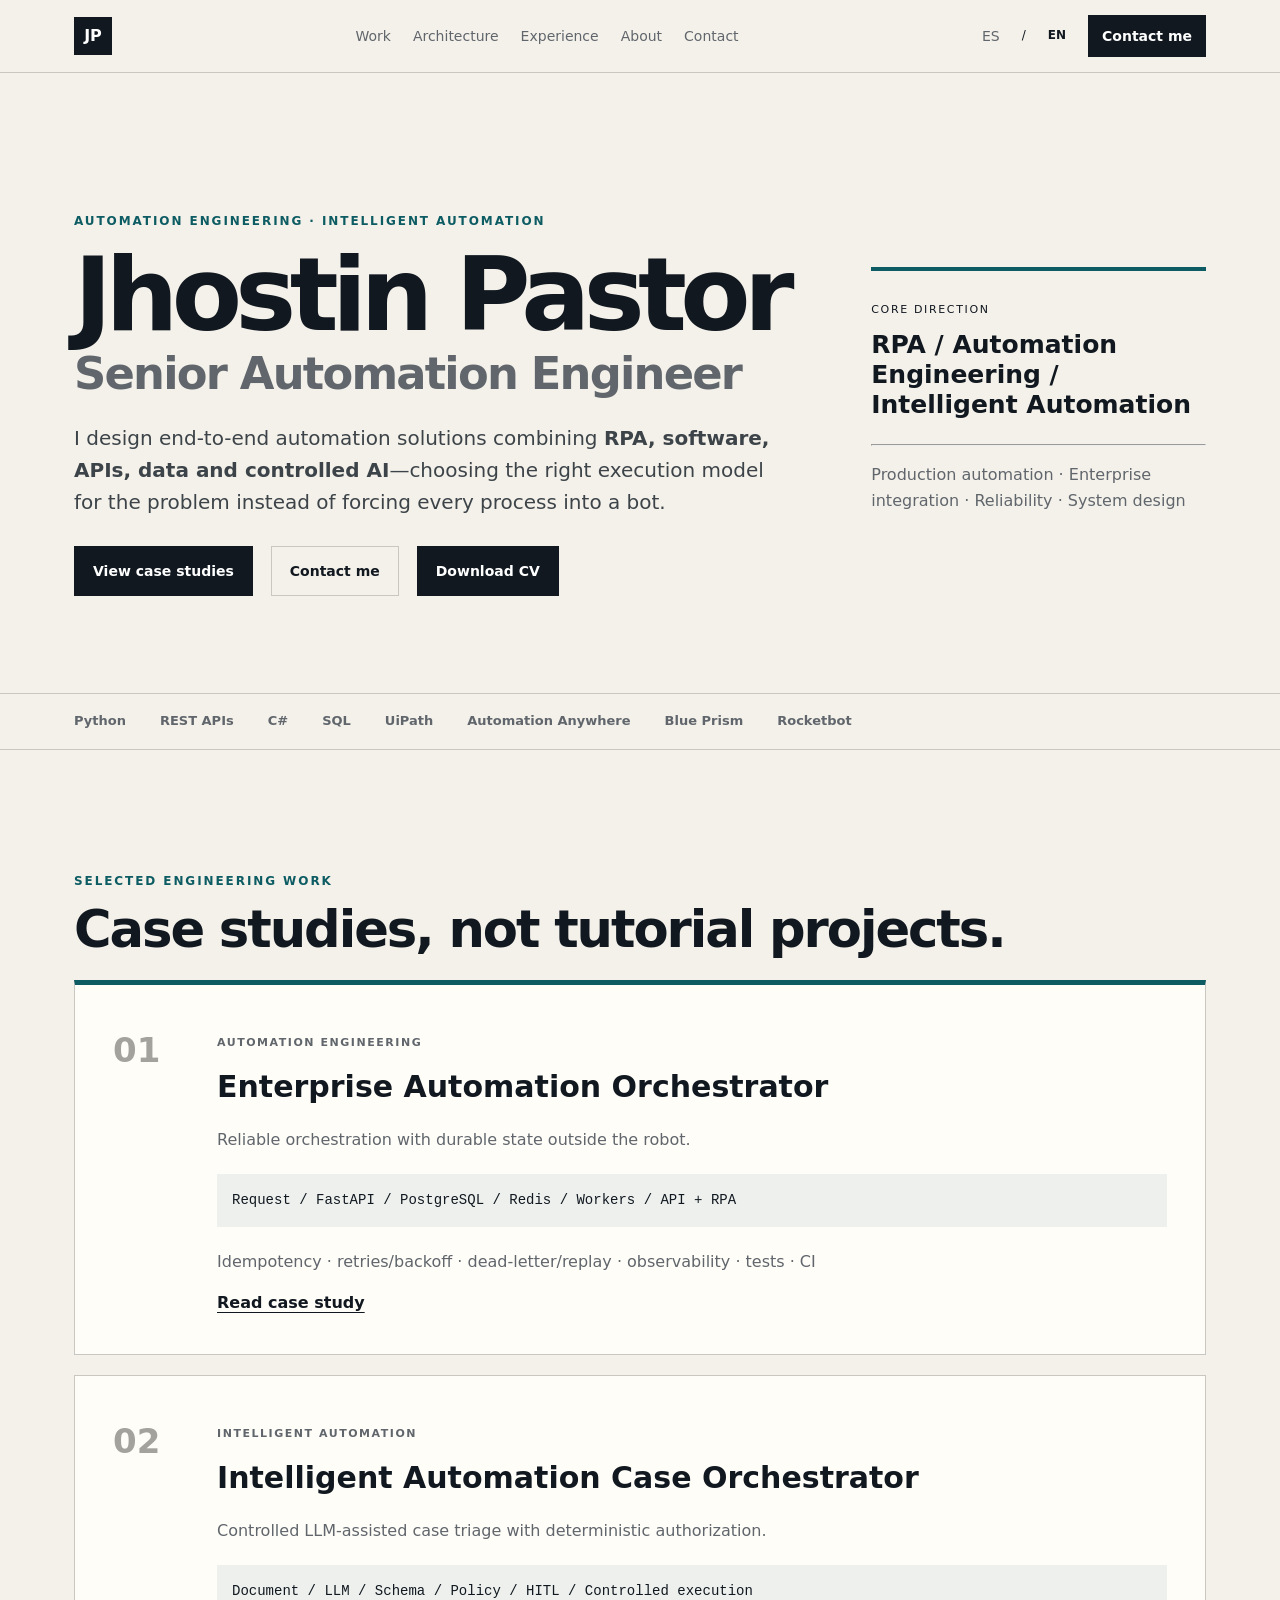
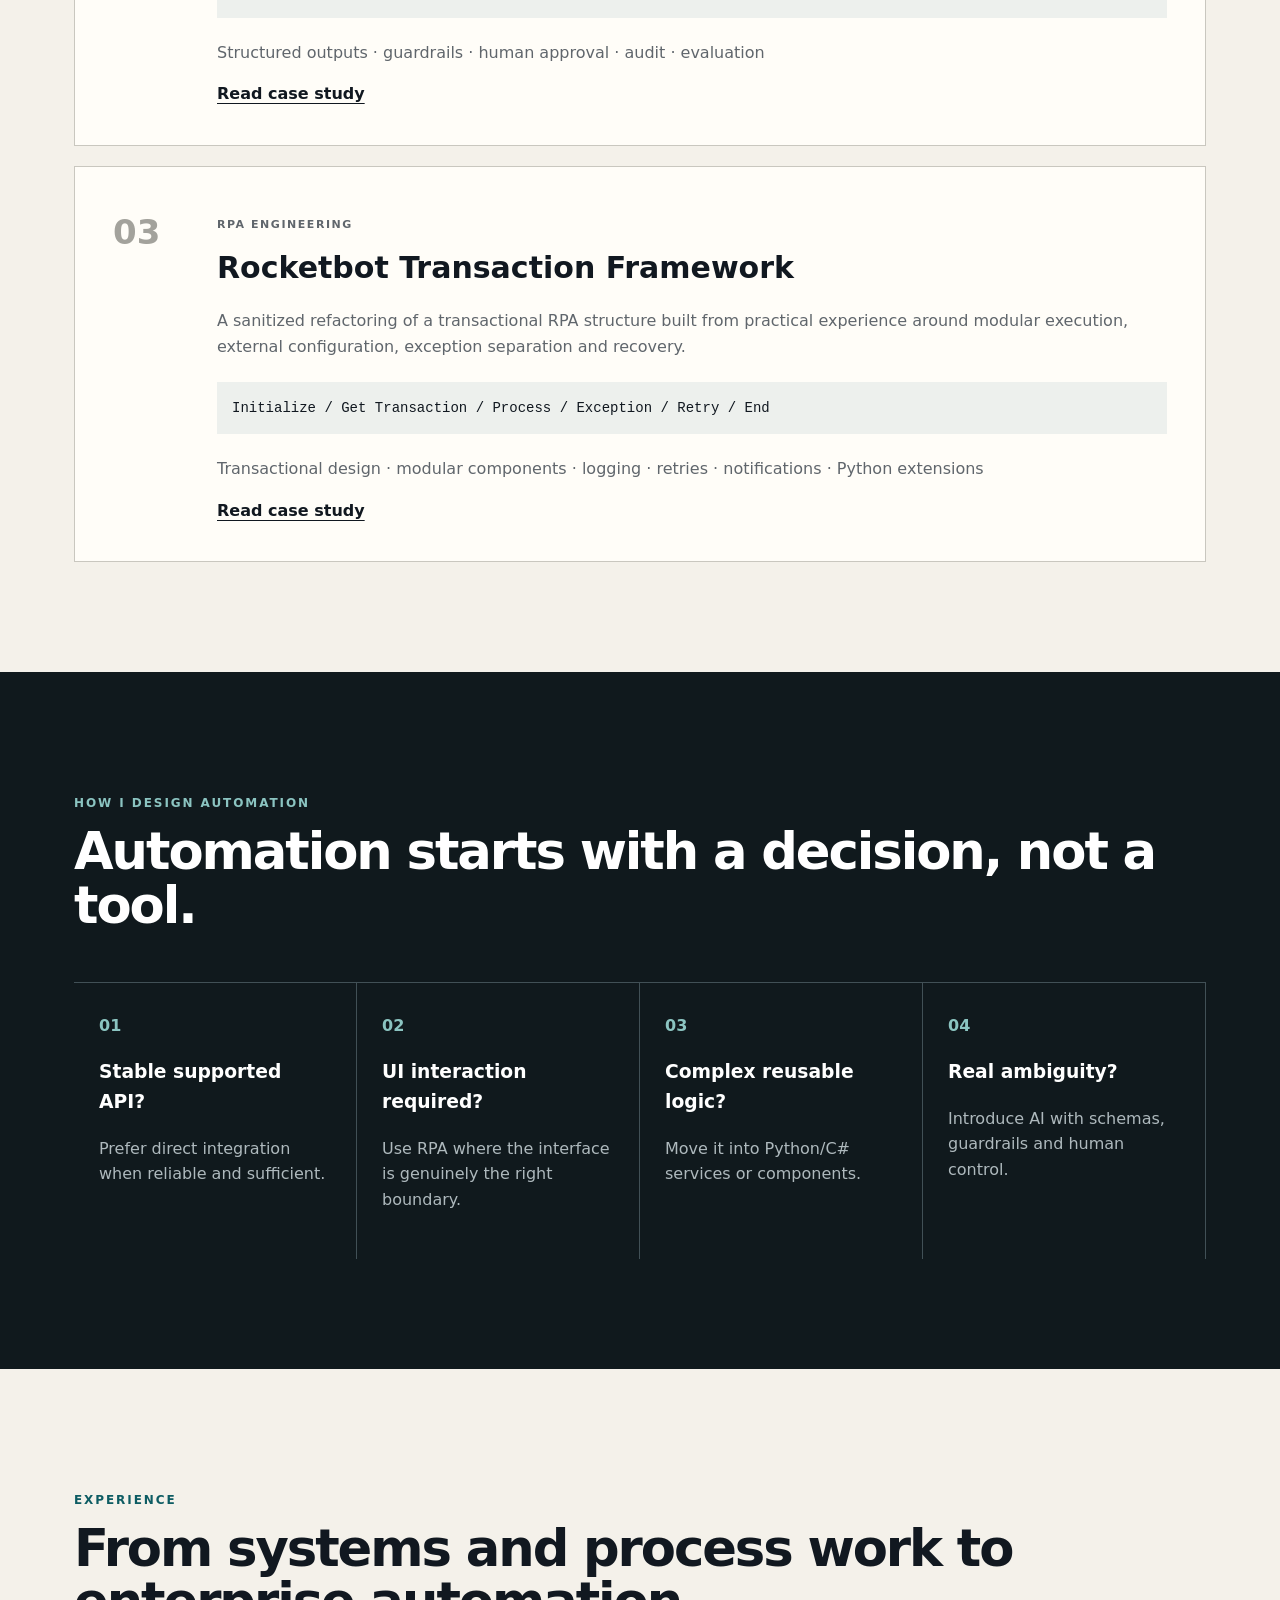
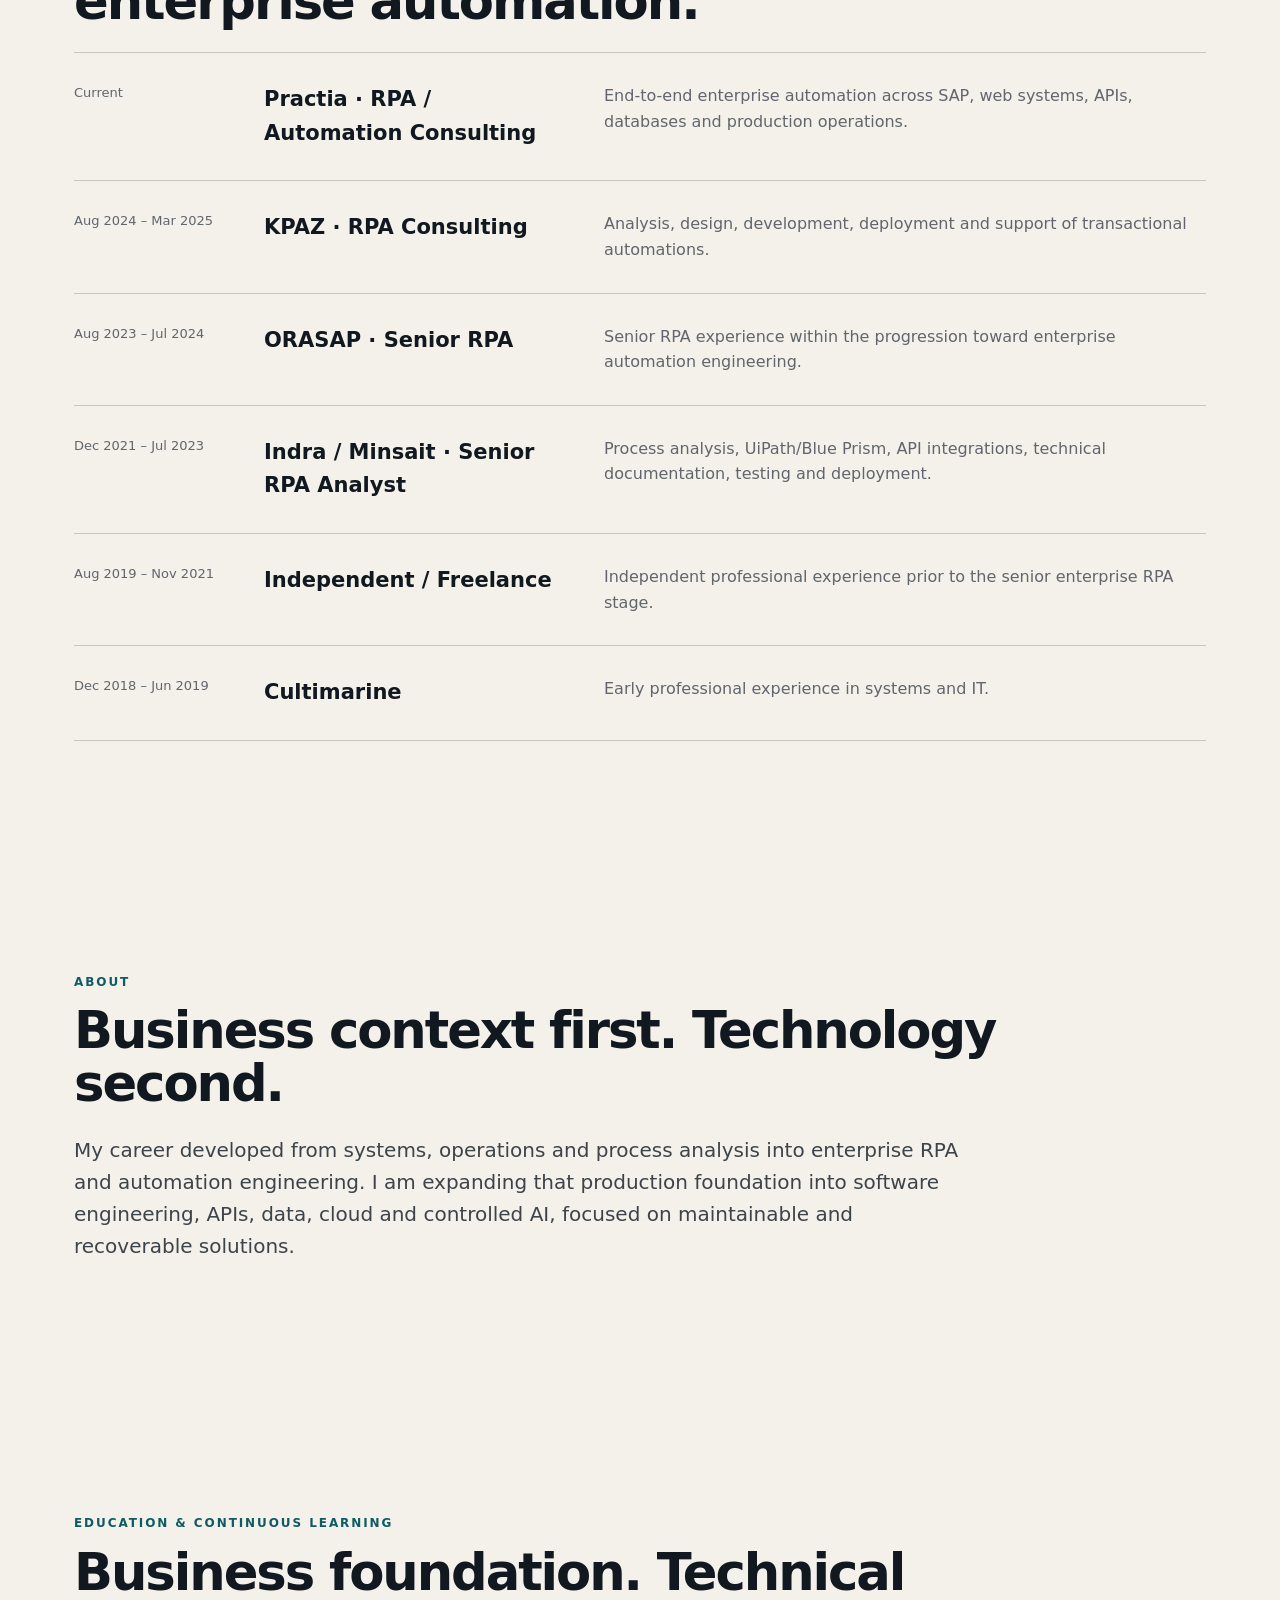
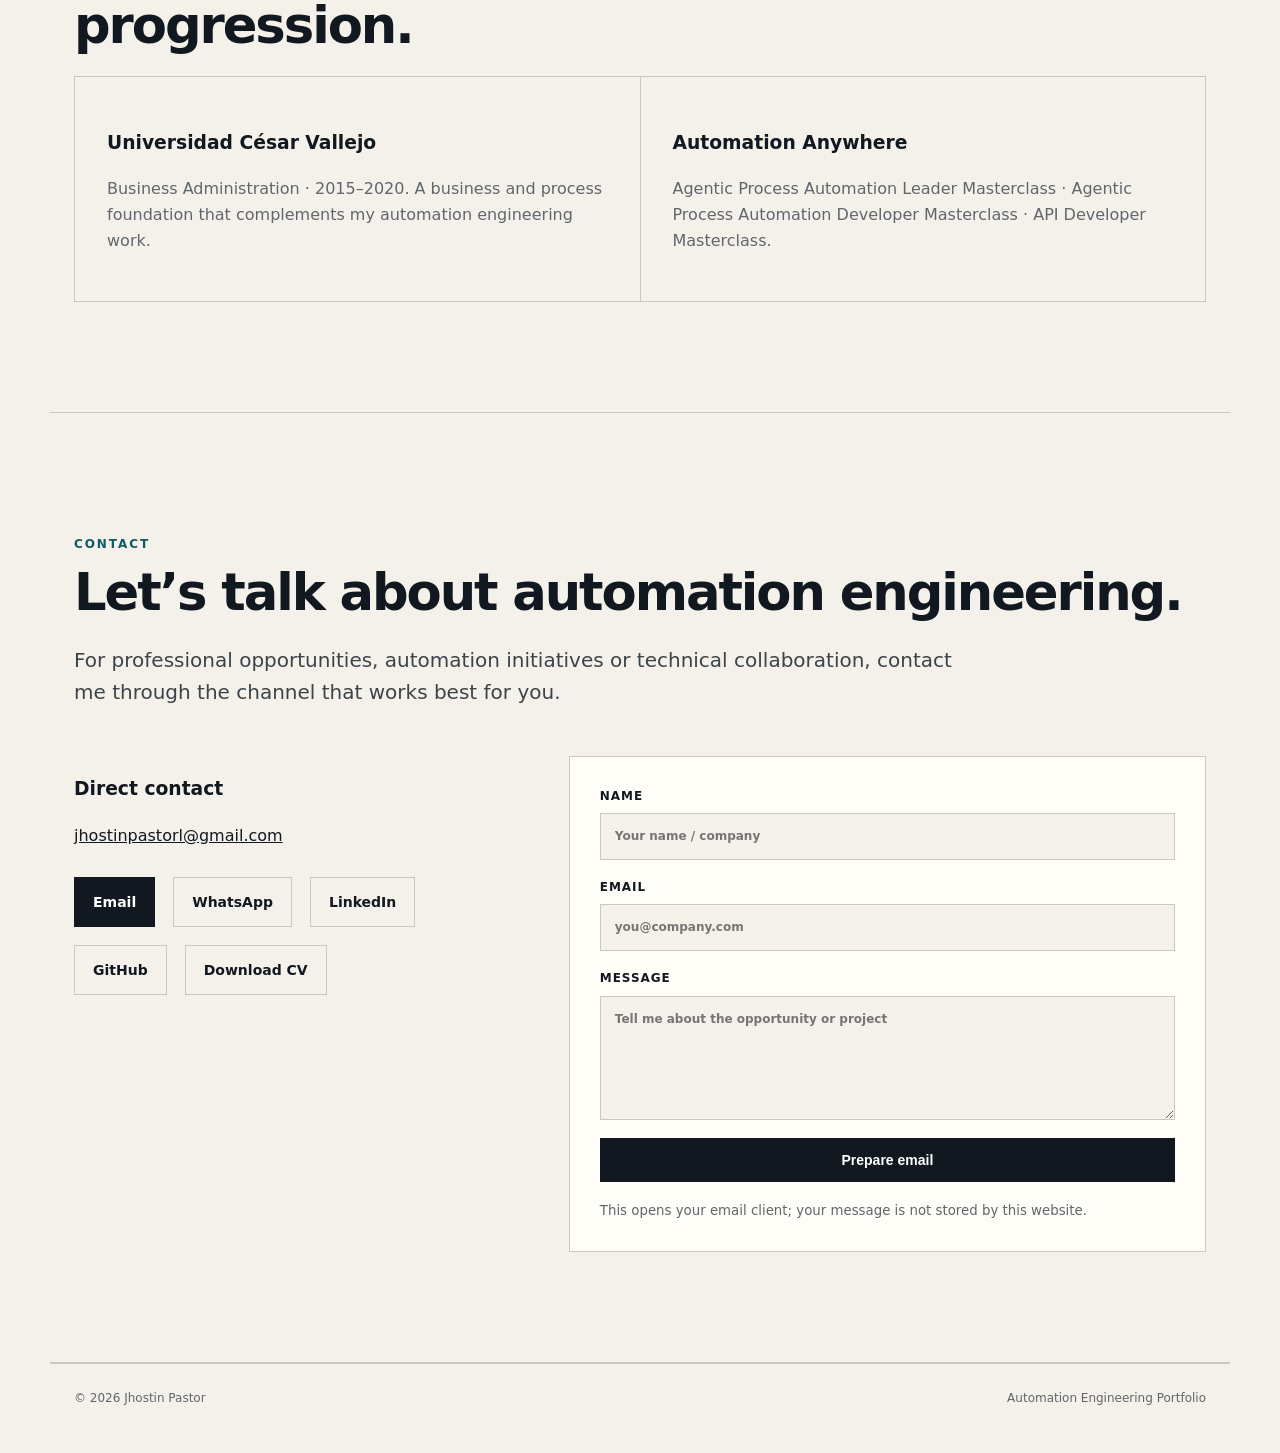
==== commit 2ee0d5f3: "Activate CV download and update experience chronology" ====
--- a/index.html
+++ b/index.html
@@ -1 +1 @@
-<!doctype html><html lang="en"><head><meta charset="utf-8"><meta name="viewport" content="width=device-width,initial-scale=1"><meta name="description" content="Jhostin Pastor — Senior Automation Engineer building end-to-end solutions with RPA, Python, C#, APIs, data and controlled AI."><meta name="robots" content="index,follow"><meta property="og:type" content="website"><meta property="og:title" content="Jhostin Pastor | Senior Automation Engineer"><meta property="og:description" content="Automation Engineering · RPA · Python · APIs · Intelligent Automation"><meta property="og:url" content="https://jhostinpastor.jhostinpastorl.workers.dev/"><link rel="canonical" href="https://jhostinpastor.jhostinpastorl.workers.dev/"><link rel="alternate" hreflang="en" href="https://jhostinpastor.jhostinpastorl.workers.dev/"><link rel="alternate" hreflang="es" href="https://jhostinpastor.jhostinpastorl.workers.dev/es/"><title>Jhostin Pastor | Senior Automation Engineer</title><link rel="stylesheet" href="styles.css"><link rel="icon" href="favicon.svg"></head><body><header><nav><a class="brand" href="#top">JP</a><div class="navlinks"><a href="#work">Work</a><a href="#architecture">Architecture</a><a href="#experience">Experience</a><a href="#about">About</a><a href="#contact">Contact</a></div><div class="navtools"><a class="lang" href="es/">ES</a><span>/</span><b>EN</b><a class="button small" href="#contact">Contact me</a></div></nav></header><main id="top"><section class="hero"><div><p class="eyebrow">AUTOMATION ENGINEERING · INTELLIGENT AUTOMATION</p><h1>Jhostin Pastor</h1><h2>Senior Automation Engineer</h2><p class="lead">I design end-to-end automation solutions combining <strong>RPA, software, APIs, data and controlled AI</strong>—choosing the right execution model for the problem instead of forcing every process into a bot.</p><div class="actions"><a class="button" href="#work">View case studies</a><a class="ghost" href="#contact">Contact me</a><span class="button disabled">Download CV · Soon</span></div></div><aside class="signal"><span>CORE DIRECTION</span><b>RPA / Automation Engineering / Intelligent Automation</b><hr><p>Production automation · Enterprise integration · Reliability · System design</p></aside></section><section class="strip"><span>Python</span><span>REST APIs</span><span>C#</span><span>SQL</span><span>UiPath</span><span>Automation Anywhere</span><span>Blue Prism</span><span>Rocketbot</span></section><section id="work" class="section"><p class="eyebrow">SELECTED ENGINEERING WORK</p><h2>Case studies, not tutorial projects.</h2><div class="projects"><article class="card featured"><div class="num">01</div><div><p class="tag">AUTOMATION ENGINEERING</p><h3>Enterprise Automation Orchestrator</h3><p>Reliable orchestration with durable state outside the robot.</p><div class="flow">Request / FastAPI / PostgreSQL / Redis / Workers / API + RPA</div><p>Idempotency · retries/backoff · dead-letter/replay · observability · tests · CI</p><a href="case-studies/enterprise-automation-orchestrator.html">Read case study</a></div></article><article class="card"><div class="num">02</div><div><p class="tag">INTELLIGENT AUTOMATION</p><h3>Intelligent Automation Case Orchestrator</h3><p>Controlled LLM-assisted case triage with deterministic authorization.</p><div class="flow">Document / LLM / Schema / Policy / HITL / Controlled execution</div><p>Structured outputs · guardrails · human approval · audit · evaluation</p><a href="case-studies/intelligent-automation-case-orchestrator.html">Read case study</a></div></article><article class="card"><div class="num">03</div><div><p class="tag">RPA ENGINEERING</p><h3>Rocketbot Transaction Framework</h3><p>A sanitized refactoring of a transactional RPA structure built from practical experience around modular execution, external configuration, exception separation and recovery.</p><div class="flow">Initialize / Get Transaction / Process / Exception / Retry / End</div><p>Transactional design · modular components · logging · retries · notifications · Python extensions</p><a href="case-studies/rocketbot-transaction-framework.html">Read case study</a></div></article></div></section><section id="architecture" class="section dark"><p class="eyebrow">HOW I DESIGN AUTOMATION</p><h2>Automation starts with a decision, not a tool.</h2><div class="decision"><div><b>01</b><h3>Stable supported API?</h3><p>Prefer direct integration when reliable and sufficient.</p></div><div><b>02</b><h3>UI interaction required?</h3><p>Use RPA where the interface is genuinely the right boundary.</p></div><div><b>03</b><h3>Complex reusable logic?</h3><p>Move it into Python/C# services or components.</p></div><div><b>04</b><h3>Real ambiguity?</h3><p>Introduce AI with schemas, guardrails and human control.</p></div></div></section><section id="experience" class="section"><p class="eyebrow">EXPERIENCE</p><h2>From systems and process work to enterprise automation.</h2><div class="timeline"><div><span>Current public focus</span><h3>Practia · RPA / Automation Consulting</h3><p>End-to-end enterprise automation across SAP, web systems, APIs, databases and production operations.</p></div><div><span>Senior automation</span><h3>Financiera OH! · Senior RPA</h3><p>Financial and operational automation, integrations, production monitoring and continuity.</p></div><div><span>Automation consulting</span><h3>Kpaz · RPA Consulting</h3><p>Analysis, design, development, deployment and support of transactional automations.</p></div><div><span>2021–2022</span><h3>Indra · Analista Senior RPA</h3><p>Process analysis, UiPath/Blue Prism, API integrations, documentation, testing and deployment.</p></div></div></section><section id="about" class="section"><p class="eyebrow">ABOUT</p><h2>Business context first. Technology second.</h2><p class="lead compact">My career developed from systems, operations and process analysis into enterprise RPA and automation engineering. I am expanding that production foundation into software engineering, APIs, data, cloud and controlled AI, focused on maintainable and recoverable solutions.</p></section><section class="section"><p class="eyebrow">EDUCATION & CONTINUOUS LEARNING</p><h2>Business foundation. Technical progression.</h2><div class="grid"><div><h3>Universidad César Vallejo</h3><p>Business Administration · 2015–2020. A business and process foundation that complements my automation engineering work.</p></div><div><h3>Automation Anywhere</h3><p>Agentic Process Automation Leader Masterclass · Agentic Process Automation Developer Masterclass · API Developer Masterclass.</p></div></div></section><section id="contact" class="section contact"><p class="eyebrow">CONTACT</p><h2>Let’s talk about automation engineering.</h2><p class="lead compact">For professional opportunities, automation initiatives or technical collaboration, contact me through the channel that works best for you.</p><div class="contactbox"><div><h3>Direct contact</h3><p><a href="mailto:jhostinpastorl@gmail.com">jhostinpastorl@gmail.com</a></p><div class="actions"><a class="button" href="mailto:jhostinpastorl@gmail.com">Email</a><a class="ghost" href="https://wa.me/51994290494?text=Hello%20Jhostin%2C%20I%20saw%20your%20automation%20engineering%20portfolio%20and%20would%20like%20to%20discuss%20a%20professional%20opportunity.">WhatsApp</a><a class="ghost" href="https://www.linkedin.com/in/jhostin-jhonatan-pastor-lliuya">LinkedIn</a><a class="ghost" href="https://github.com/jhostinpastorl-blip">GitHub</a><span class="ghost disabled">Download CV · Soon</span></div></div><form class="contactform" action="mailto:jhostinpastorl@gmail.com" method="get"><label>Name<input name="subject" required placeholder="Your name / company"></label><label>Email<input type="email" name="email" required placeholder="you@company.com"></label><label>Message<textarea name="body" required rows="5" placeholder="Tell me about the opportunity or project"></textarea></label><button class="button" type="submit">Prepare email</button><small>This opens your email client; your message is not stored by this website.</small></form></div></section></main><footer><span>© 2026 Jhostin Pastor</span><span>Automation Engineering Portfolio</span></footer></body></html>+<!doctype html><html lang="en"><head><meta charset="utf-8"><meta name="viewport" content="width=device-width,initial-scale=1"><meta name="description" content="Jhostin Pastor — Senior Automation Engineer building end-to-end solutions with RPA, Python, C#, APIs, data and controlled AI."><meta name="robots" content="index,follow"><meta property="og:type" content="website"><meta property="og:title" content="Jhostin Pastor | Senior Automation Engineer"><meta property="og:description" content="Automation Engineering · RPA · Python · APIs · Intelligent Automation"><meta property="og:url" content="https://jhostinpastor.jhostinpastorl.workers.dev/"><link rel="canonical" href="https://jhostinpastor.jhostinpastorl.workers.dev/"><link rel="alternate" hreflang="en" href="https://jhostinpastor.jhostinpastorl.workers.dev/"><link rel="alternate" hreflang="es" href="https://jhostinpastor.jhostinpastorl.workers.dev/es/"><title>Jhostin Pastor | Senior Automation Engineer</title><link rel="stylesheet" href="styles.css"><link rel="icon" href="favicon.svg"></head><body><header><nav><a class="brand" href="#top">JP</a><div class="navlinks"><a href="#work">Work</a><a href="#architecture">Architecture</a><a href="#experience">Experience</a><a href="#about">About</a><a href="#contact">Contact</a></div><div class="navtools"><a class="lang" href="es/">ES</a><span>/</span><b>EN</b><a class="button small" href="#contact">Contact me</a></div></nav></header><main id="top"><section class="hero"><div><p class="eyebrow">AUTOMATION ENGINEERING · INTELLIGENT AUTOMATION</p><h1>Jhostin Pastor</h1><h2>Senior Automation Engineer</h2><p class="lead">I design end-to-end automation solutions combining <strong>RPA, software, APIs, data and controlled AI</strong>—choosing the right execution model for the problem instead of forcing every process into a bot.</p><div class="actions"><a class="button" href="#work">View case studies</a><a class="ghost" href="#contact">Contact me</a><a class="button" href="Jhostin_Pastor_CV_Master_ES_FINAL.pdf" download>Download CV</a></div></div><aside class="signal"><span>CORE DIRECTION</span><b>RPA / Automation Engineering / Intelligent Automation</b><hr><p>Production automation · Enterprise integration · Reliability · System design</p></aside></section><section class="strip"><span>Python</span><span>REST APIs</span><span>C#</span><span>SQL</span><span>UiPath</span><span>Automation Anywhere</span><span>Blue Prism</span><span>Rocketbot</span></section><section id="work" class="section"><p class="eyebrow">SELECTED ENGINEERING WORK</p><h2>Case studies, not tutorial projects.</h2><div class="projects"><article class="card featured"><div class="num">01</div><div><p class="tag">AUTOMATION ENGINEERING</p><h3>Enterprise Automation Orchestrator</h3><p>Reliable orchestration with durable state outside the robot.</p><div class="flow">Request / FastAPI / PostgreSQL / Redis / Workers / API + RPA</div><p>Idempotency · retries/backoff · dead-letter/replay · observability · tests · CI</p><a href="case-studies/enterprise-automation-orchestrator.html">Read case study</a></div></article><article class="card"><div class="num">02</div><div><p class="tag">INTELLIGENT AUTOMATION</p><h3>Intelligent Automation Case Orchestrator</h3><p>Controlled LLM-assisted case triage with deterministic authorization.</p><div class="flow">Document / LLM / Schema / Policy / HITL / Controlled execution</div><p>Structured outputs · guardrails · human approval · audit · evaluation</p><a href="case-studies/intelligent-automation-case-orchestrator.html">Read case study</a></div></article><article class="card"><div class="num">03</div><div><p class="tag">RPA ENGINEERING</p><h3>Rocketbot Transaction Framework</h3><p>A sanitized refactoring of a transactional RPA structure built from practical experience around modular execution, external configuration, exception separation and recovery.</p><div class="flow">Initialize / Get Transaction / Process / Exception / Retry / End</div><p>Transactional design · modular components · logging · retries · notifications · Python extensions</p><a href="case-studies/rocketbot-transaction-framework.html">Read case study</a></div></article></div></section><section id="architecture" class="section dark"><p class="eyebrow">HOW I DESIGN AUTOMATION</p><h2>Automation starts with a decision, not a tool.</h2><div class="decision"><div><b>01</b><h3>Stable supported API?</h3><p>Prefer direct integration when reliable and sufficient.</p></div><div><b>02</b><h3>UI interaction required?</h3><p>Use RPA where the interface is genuinely the right boundary.</p></div><div><b>03</b><h3>Complex reusable logic?</h3><p>Move it into Python/C# services or components.</p></div><div><b>04</b><h3>Real ambiguity?</h3><p>Introduce AI with schemas, guardrails and human control.</p></div></div></section><section id="experience" class="section"><p class="eyebrow">EXPERIENCE</p><h2>From systems and process work to enterprise automation.</h2><div class="timeline"><div><span>Current</span><h3>Practia · RPA / Automation Consulting</h3><p>End-to-end enterprise automation across SAP, web systems, APIs, databases and production operations.</p></div><div><span>Aug 2024 – Mar 2025</span><h3>KPAZ · RPA Consulting</h3><p>Analysis, design, development, deployment and support of transactional automations.</p></div><div><span>Aug 2023 – Jul 2024</span><h3>ORASAP · Senior RPA</h3><p>Senior RPA experience within the progression toward enterprise automation engineering.</p></div><div><span>Dec 2021 – Jul 2023</span><h3>Indra / Minsait · Senior RPA Analyst</h3><p>Process analysis, UiPath/Blue Prism, API integrations, technical documentation, testing and deployment.</p></div><div><span>Aug 2019 – Nov 2021</span><h3>Independent / Freelance</h3><p>Independent professional experience prior to the senior enterprise RPA stage.</p></div><div><span>Dec 2018 – Jun 2019</span><h3>Cultimarine</h3><p>Early professional experience in systems and IT.</p></div></div></section><section id="about" class="section"><p class="eyebrow">ABOUT</p><h2>Business context first. Technology second.</h2><p class="lead compact">My career developed from systems, operations and process analysis into enterprise RPA and automation engineering. I am expanding that production foundation into software engineering, APIs, data, cloud and controlled AI, focused on maintainable and recoverable solutions.</p></section><section class="section"><p class="eyebrow">EDUCATION & CONTINUOUS LEARNING</p><h2>Business foundation. Technical progression.</h2><div class="grid"><div><h3>Universidad César Vallejo</h3><p>Business Administration · 2015–2020. A business and process foundation that complements my automation engineering work.</p></div><div><h3>Automation Anywhere</h3><p>Agentic Process Automation Leader Masterclass · Agentic Process Automation Developer Masterclass · API Developer Masterclass.</p></div></div></section><section id="contact" class="section contact"><p class="eyebrow">CONTACT</p><h2>Let’s talk about automation engineering.</h2><p class="lead compact">For professional opportunities, automation initiatives or technical collaboration, contact me through the channel that works best for you.</p><div class="contactbox"><div><h3>Direct contact</h3><p><a href="mailto:jhostinpastorl@gmail.com">jhostinpastorl@gmail.com</a></p><div class="actions"><a class="button" href="mailto:jhostinpastorl@gmail.com">Email</a><a class="ghost" href="https://wa.me/51994290494?text=Hello%20Jhostin%2C%20I%20saw%20your%20automation%20engineering%20portfolio%20and%20would%20like%20to%20discuss%20a%20professional%20opportunity.">WhatsApp</a><a class="ghost" href="https://www.linkedin.com/in/jhostin-jhonatan-pastor-lliuya">LinkedIn</a><a class="ghost" href="https://github.com/jhostinpastorl-blip">GitHub</a><a class="ghost" href="Jhostin_Pastor_CV_Master_ES_FINAL.pdf" download>Download CV</a></div></div><form class="contactform" action="mailto:jhostinpastorl@gmail.com" method="get"><label>Name<input name="subject" required placeholder="Your name / company"></label><label>Email<input type="email" name="email" required placeholder="you@company.com"></label><label>Message<textarea name="body" required rows="5" placeholder="Tell me about the opportunity or project"></textarea></label><button class="button" type="submit">Prepare email</button><small>This opens your email client; your message is not stored by this website.</small></form></div></section></main><footer><span>© 2026 Jhostin Pastor</span><span>Automation Engineering Portfolio</span></footer></body></html>
